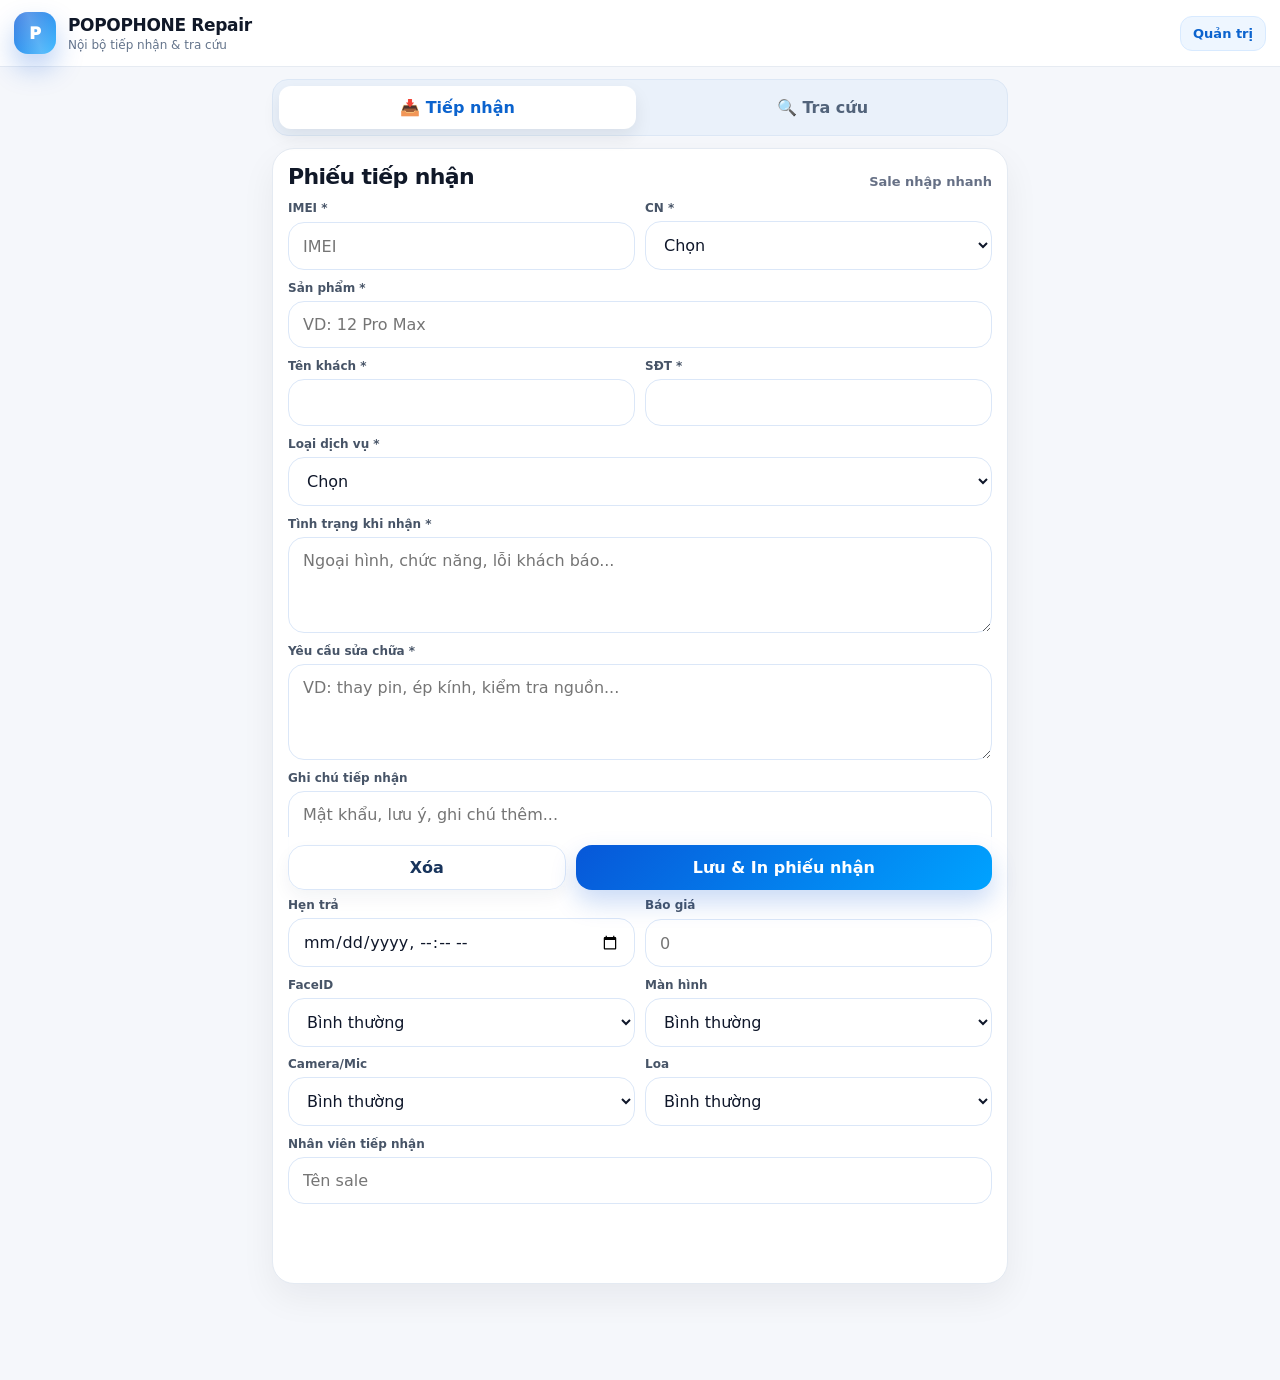
==== index.html @ 62d28351 "Add files via upload" ====
<!DOCTYPE html>
<html lang="vi">
<head>
  <meta charset="UTF-8">
  <meta name="viewport" content="width=device-width,initial-scale=1,viewport-fit=cover">
  <title>POPOPHONE Repair V8.2</title>
  <link rel="stylesheet" href="css/style.css">
</head>
<body class="public-page app-mobile-ui">
  <header class="mobile-app-head">
    <div class="brand compact-brand"><div class="brand-mark">P</div><div><h1>POPOPHONE Repair</h1><p>Nội bộ tiếp nhận & tra cứu</p></div></div>
    <a class="icon-login" href="login.html">Quản trị</a>
  </header>
  <main class="mobile-shell">
    <nav class="mobile-tabs">
      <button class="active" data-pubtab="receive" onclick="showPublicTab('receive')">📥 Tiếp nhận</button>
      <button data-pubtab="lookup" onclick="showPublicTab('lookup')">🔍 Tra cứu</button>
    </nav>
    <section id="receive" class="public-tab active">
      <div class="mobile-panel tight-panel">
        <div class="mini-title"><h2>Phiếu tiếp nhận</h2><span>Sale nhập nhanh</span></div>
        <form id="receiveForm" class="receive-mobile-form">
          <div class="field-row two"><label><span>IMEI *</span><input name="imei" required placeholder="IMEI"></label><label><span>CN *</span><select name="branch" required><option value="">Chọn</option><option>113</option><option>148</option></select></label></div>
          <label><span>Sản phẩm *</span><input name="product" required placeholder="VD: 12 Pro Max"></label>
          <div class="field-row two"><label><span>Tên khách *</span><input name="customer" required></label><label><span>SĐT *</span><input name="phone" required inputmode="tel"></label></div>
          <label><span>Loại dịch vụ *</span><select name="serviceType" id="receiveServiceType" required></select></label>
          <label><span>Tình trạng khi nhận *</span><textarea name="receiveStatus" required placeholder="Ngoại hình, chức năng, lỗi khách báo..."></textarea></label>
          <label><span>Yêu cầu sửa chữa *</span><textarea name="request" required placeholder="VD: thay pin, ép kính, kiểm tra nguồn..."></textarea></label>
          <label><span>Ghi chú tiếp nhận</span><textarea name="receiveNote" placeholder="Mật khẩu, lưu ý, ghi chú thêm..."></textarea></label>
          <div class="field-row two"><label><span>Hẹn trả</span><input name="appointment" type="datetime-local"></label><label><span>Báo giá</span><input name="estimate" inputmode="numeric" placeholder="0"></label></div>
          <div class="check-compact"><label><span>FaceID</span><select name="faceId"><option>Bình thường</option><option>Lỗi</option><option>Không test được</option></select></label><label><span>Màn hình</span><select name="screen"><option>Bình thường</option><option>Lỗi</option><option>Không test được</option></select></label><label><span>Camera/Mic</span><select name="cameraMic"><option>Bình thường</option><option>Lỗi</option><option>Không test được</option></select></label><label><span>Loa</span><select name="speaker"><option>Bình thường</option><option>Lỗi</option><option>Không test được</option></select></label></div>
          <label><span>Nhân viên tiếp nhận</span><input name="staff" placeholder="Tên sale"></label>
          <div class="sticky-actions"><button type="reset" class="ghost-btn">Xóa</button><button type="submit" class="primary-btn">Lưu & In phiếu nhận</button></div>
        </form>
      </div>
    </section>
    <section id="lookup" class="public-tab">
      <div class="mobile-panel tight-panel">
        <div class="mini-title"><h2>Tra cứu sửa chữa</h2><span>Tìm mã SC / IMEI / SĐT</span></div>
        <div class="mobile-search"><input id="lookupKeyword" placeholder="Nhập từ khóa"><button class="primary-btn" onclick="publicLookup()">Tìm</button></div>
        <div id="lookupResult" class="result-list"></div>
      </div>
    </section>
  </main>
  <div id="toast" class="toast"></div>
  <script src="js/config.js"></script><script src="js/public.js"></script>
</body>
</html>
---- css/style.css ----
/* POPOPHONE Repair V8.2 - Modern Pro UI
   Chỉ thay giao diện, không đụng API/logic.
*/
:root{
  --brand:#0757d8;
  --brand-2:#00a3ff;
  --brand-3:#00d4ff;
  --navy:#061a3a;
  --navy-2:#08285b;
  --bg:#eef4ff;
  --bg-2:#f8fbff;
  --card:rgba(255,255,255,.86);
  --card-solid:#ffffff;
  --text:#0f172a;
  --muted:#64748b;
  --line:#dbe7f8;
  --soft:#f1f7ff;
  --danger:#e11d48;
  --warn:#f59e0b;
  --green:#16a34a;
  --purple:#7c3aed;
  --shadow:0 20px 50px rgba(15,42,86,.12);
  --shadow-soft:0 12px 30px rgba(15,42,86,.08);
  --radius:22px;
}
*{box-sizing:border-box}
html{scroll-behavior:smooth}
body{margin:0;font-family:Inter,ui-sans-serif,system-ui,-apple-system,BlinkMacSystemFont,"Segoe UI",Arial,sans-serif;background:
  radial-gradient(circle at 10% 0%,rgba(0,163,255,.16),transparent 28%),
  radial-gradient(circle at 90% 10%,rgba(7,87,216,.12),transparent 26%),
  linear-gradient(180deg,#f7fbff 0%,#eef4ff 100%);color:var(--text);min-height:100vh}
button,input,select,textarea{font:inherit}button{cursor:pointer}a{color:inherit}.hidden{display:none!important}
::selection{background:#cfe7ff;color:#00275a}

/* Common */
.brand{display:flex;align-items:center;gap:12px}.brand-mark,.login-logo{width:46px;height:46px;border-radius:18px;background:linear-gradient(135deg,var(--brand),var(--brand-2));color:white;display:grid;place-items:center;font-weight:950;box-shadow:0 14px 28px rgba(7,87,216,.28);position:relative;overflow:hidden}.brand-mark:after,.login-logo:after{content:"";position:absolute;inset:-40%;background:linear-gradient(45deg,transparent,rgba(255,255,255,.35),transparent);transform:rotate(25deg)}.brand h1{font-size:18px;margin:0;letter-spacing:-.02em}.brand p{font-size:12px;margin:3px 0 0;color:var(--muted)}
.primary-btn{border:0;background:linear-gradient(135deg,var(--brand),var(--brand-2));color:white;border-radius:16px;padding:12px 18px;font-weight:900;box-shadow:0 12px 26px rgba(7,87,216,.22);transition:.18s transform,.18s box-shadow}.primary-btn:hover{transform:translateY(-1px);box-shadow:0 16px 34px rgba(7,87,216,.28)}.primary-btn:active{transform:translateY(0)}.ghost-btn{border:1px solid var(--line);background:rgba(255,255,255,.9);border-radius:16px;padding:12px 18px;font-weight:850;color:#18345c;box-shadow:0 8px 18px rgba(15,42,86,.05)}
input,select,textarea{width:100%;border:1px solid var(--line);border-radius:16px;padding:13px 14px;background:rgba(255,255,255,.92);outline:none;color:var(--text);transition:.18s border,.18s box-shadow,.18s background}input:focus,select:focus,textarea:focus{border-color:#8ac7ff;box-shadow:0 0 0 4px rgba(0,163,255,.12);background:white}textarea{min-height:96px;resize:vertical}.badge{display:inline-flex;align-items:center;border-radius:999px;padding:6px 10px;background:#e9f5ff;color:var(--brand);font-weight:900;font-size:12px;border:1px solid #cde8ff}
.toast{position:fixed;right:22px;bottom:22px;background:#0b1220;color:white;padding:13px 17px;border-radius:16px;opacity:0;transform:translateY(12px);transition:.2s;z-index:1000;box-shadow:0 20px 50px rgba(0,0,0,.2)}.toast.show{opacity:1;transform:translateY(0)}

/* Public */
.public-page{background:linear-gradient(180deg,#f6fbff,#edf5ff)}.public-header{display:flex;justify-content:space-between;align-items:center;padding:18px 28px;background:rgba(255,255,255,.78);border-bottom:1px solid rgba(219,231,248,.8);backdrop-filter:blur(18px);position:sticky;top:0;z-index:10}.login-link{color:var(--brand);font-weight:950;text-decoration:none;background:#ecf6ff;border:1px solid #d5ebff;padding:11px 15px;border-radius:999px}.public-shell{max-width:1240px;margin:auto;padding:26px}.public-hero{position:relative;overflow:hidden;background:linear-gradient(135deg,#061a3a 0%,#0757d8 62%,#00a3ff 100%);color:white;border-radius:34px;padding:42px;margin-bottom:24px;box-shadow:var(--shadow)}.public-hero:before{content:"";position:absolute;right:-120px;top:-120px;width:340px;height:340px;border-radius:50%;background:rgba(255,255,255,.14)}.public-hero:after{content:"";position:absolute;right:120px;bottom:-130px;width:260px;height:260px;border-radius:50%;background:rgba(0,212,255,.18)}.public-hero h2{font-size:44px;line-height:1.05;letter-spacing:-.045em;margin:0 0 10px;max-width:760px}.public-hero p{margin:0;color:#dbeafe;font-size:16px;max-width:760px}.hero-actions{display:flex;gap:12px;flex-wrap:wrap;margin-top:24px;position:relative;z-index:1}.hero-actions button{border:1px solid rgba(255,255,255,.38);background:rgba(255,255,255,.96);color:#0646a8;padding:16px 20px;border-radius:18px;font-weight:950;box-shadow:0 15px 35px rgba(0,0,0,.16);transition:.18s}.hero-actions button:hover{transform:translateY(-2px);background:white}.public-tab{display:none}.public-tab.active{display:block}

/* Panels / forms */
.panel{background:var(--card);border:1px solid rgba(219,231,248,.9);border-radius:var(--radius);padding:22px;box-shadow:var(--shadow-soft);margin-bottom:20px;backdrop-filter:blur(12px)}.panel-head{display:flex;justify-content:space-between;gap:14px;align-items:flex-start;margin-bottom:16px}.panel-head h3{margin:0;font-size:20px;letter-spacing:-.025em}.panel-head p{margin:5px 0 0;color:var(--muted)}.form-grid{display:grid;grid-template-columns:repeat(3,minmax(0,1fr));gap:15px}.form-grid label{display:flex;flex-direction:column;gap:7px}.form-grid span{font-weight:900;font-size:13px;color:#18345c}.span-3{grid-column:span 3}.form-actions{display:flex;justify-content:flex-end;gap:10px}.search-line,.filter-row{display:flex;gap:10px;margin-bottom:14px}.search-line input,.filter-row input{flex:1}.cards{display:grid;gap:12px}.card{border:1px solid var(--line);border-radius:18px;padding:15px;background:linear-gradient(180deg,#fff,#f8fbff);box-shadow:0 8px 20px rgba(15,42,86,.04)}.card h4{margin:0 0 8px;color:#0b3270}

/* Login */
.login-page{min-height:100vh;display:grid;place-items:center;background:radial-gradient(circle at 20% 20%,rgba(0,163,255,.32),transparent 32%),linear-gradient(135deg,#041734,#0757d8 70%,#00a3ff)}.login-card{width:min(440px,92vw);background:rgba(255,255,255,.9);border:1px solid rgba(255,255,255,.65);border-radius:32px;padding:32px;box-shadow:0 34px 90px rgba(0,0,0,.28);text-align:center;backdrop-filter:blur(18px)}.login-card h1{letter-spacing:-.04em;margin-bottom:6px}.login-card form{display:grid;gap:12px}.login-demo{margin:18px 0;display:grid;gap:7px;text-align:left;color:var(--muted);font-size:13px;background:#f4f8ff;border:1px solid var(--line);border-radius:18px;padding:14px}.login-demo span{display:block}

/* App */
.app{display:grid;grid-template-columns:292px 1fr;min-height:100vh}.sidebar{background:linear-gradient(180deg,#061a3a,#08275a);color:white;padding:22px;display:flex;flex-direction:column;gap:20px;position:relative;overflow:hidden}.sidebar:before{content:"";position:absolute;inset:auto -90px -90px auto;width:220px;height:220px;border-radius:50%;background:rgba(0,163,255,.18)}.sidebar .brand{position:relative}.sidebar .brand p{color:#a7c8f7}.nav{display:grid;gap:8px;position:relative}.nav-btn{border:1px solid transparent;text-align:left;background:transparent;color:#cfe4ff;padding:13px 14px;border-radius:16px;font-weight:900;transition:.16s}.nav-btn.active,.nav-btn:hover{background:rgba(255,255,255,.12);border-color:rgba(255,255,255,.13);color:white;box-shadow:inset 0 0 0 1px rgba(255,255,255,.04)}.sidebar-card{margin-top:auto;background:rgba(255,255,255,.10);border:1px solid rgba(255,255,255,.12);border-radius:22px;padding:15px;display:grid;gap:10px;position:relative}.logout-btn{border:0;background:linear-gradient(135deg,#ef4444,#f97316);color:white;border-radius:14px;padding:10px;font-weight:900}.main{padding:24px;min-width:0}.topbar{display:flex;justify-content:space-between;gap:16px;align-items:center;margin-bottom:20px;background:rgba(255,255,255,.72);border:1px solid rgba(219,231,248,.85);border-radius:26px;padding:18px 20px;box-shadow:var(--shadow-soft);backdrop-filter:blur(14px)}.topbar h2{margin:0;font-size:24px;letter-spacing:-.04em}.topbar p{margin:5px 0 0;color:var(--muted)}.top-actions{display:flex;gap:10px}.tab{display:none}.tab.active{display:block}.dashboard-title{margin:2px 0 16px}.dashboard-title h3{margin:6px 0 0;font-size:27px;letter-spacing:-.045em}.eyebrow{font-size:12px;font-weight:950;color:var(--brand);letter-spacing:.12em;text-transform:uppercase}

/* KPI / dashboard */
.kpi-grid{display:grid;grid-template-columns:repeat(4,1fr);gap:14px;margin-bottom:18px}.kpi-card,.big-kpi,.mini-kpi,.money-grid>div,.status-item,.week-col,.material-card,.branch-card,.issue-card{background:linear-gradient(180deg,rgba(255,255,255,.96),rgba(248,251,255,.96));border:1px solid var(--line);border-radius:20px;box-shadow:0 10px 26px rgba(15,42,86,.055)}.kpi-card{padding:18px}.kpi-card span,.big-kpi span,.mini-kpi span,.money-grid span{display:block;color:var(--muted);font-size:13px;font-weight:850}.kpi-card b,.big-kpi b{display:block;margin-top:8px;font-size:30px;letter-spacing:-.035em}.big-kpi-grid{display:grid;gap:14px;margin-bottom:18px}.big-kpi-grid.six{grid-template-columns:repeat(6,1fr)}.big-kpi{padding:20px;position:relative;overflow:hidden}.big-kpi:after{content:"";position:absolute;right:-30px;top:-30px;width:90px;height:90px;border-radius:50%;background:rgba(0,163,255,.10)}.big-kpi b{font-size:36px}.big-kpi.danger{border-color:#fecdd3;background:linear-gradient(180deg,#fff,#fff5f7)}.big-kpi.warn{border-color:#fde68a;background:linear-gradient(180deg,#fff,#fff9e8)}.mini-kpi-grid{display:grid;grid-template-columns:repeat(6,1fr);gap:12px}.mini-kpi{padding:14px}.mini-kpi b{display:block;margin-top:6px;font-size:21px}.money-grid{display:grid;grid-template-columns:repeat(5,1fr);gap:12px}.money-grid>div{padding:14px}.money-grid b{display:block;font-size:23px;margin-top:6px}.money-grid .profit{background:linear-gradient(180deg,#ffffff,#ecfdf5);border-color:#bbf7d0}.compare-pill{background:#ecfdf5;color:#15803d;border:1px solid #bbf7d0;border-radius:999px;padding:8px 12px;font-weight:950}.status-list{display:grid;grid-template-columns:repeat(4,1fr);gap:12px}.status-item{padding:14px}.dashboard-grid-3{display:grid;grid-template-columns:repeat(3,1fr);gap:18px}.dashboard-grid-2{display:grid;grid-template-columns:repeat(2,1fr);gap:18px}
.chart-bars{display:grid;grid-template-columns:repeat(4,1fr);gap:14px;align-items:end}.week-col{padding:15px;text-align:center}.bar-stack{height:140px;display:flex;align-items:flex-end;justify-content:center;gap:7px;margin:12px 0}.bar-stack span{display:block;width:20px;border-radius:10px 10px 0 0;background:linear-gradient(180deg,#7dd3fc,#0757d8);box-shadow:0 8px 18px rgba(7,87,216,.18)}.bar-stack span:nth-child(1){background:linear-gradient(180deg,#cbd5e1,#64748b)}.bar-stack span:nth-child(3){background:linear-gradient(180deg,#86efac,#16a34a)}
.rank-list{display:grid;gap:9px}.rank-item{display:flex;justify-content:space-between;gap:10px;border:1px solid var(--line);border-radius:16px;padding:12px;background:#fbfdff}.rank-item b{color:var(--brand)}.muted{color:var(--muted)}.issue-list{display:grid;grid-template-columns:repeat(2,1fr);gap:10px}.issue-card{padding:12px;background:#fbfdff}.issue-card ul{margin:8px 0 0;padding-left:18px}.material-grid{display:grid;grid-template-columns:repeat(4,1fr);gap:12px}.material-card{padding:14px;background:#fbfdff}.material-card span{display:block;color:var(--muted);margin:5px 0 10px}.warning-grid{display:grid;grid-template-columns:repeat(2,1fr);gap:12px}.warning-card{border:1px solid #fecdd3;background:linear-gradient(180deg,#fff,#fff5f7);text-align:left;border-radius:18px;padding:15px;box-shadow:0 10px 26px rgba(225,29,72,.06)}.warning-card span{display:block;color:#be123c;font-weight:950}.warning-card b{font-size:30px;display:block;margin:5px 0}.branch-grid{display:grid;grid-template-columns:repeat(2,1fr);gap:12px}.branch-card{padding:15px;background:#fbfdff}.center-metric{min-height:154px;display:grid;place-items:center;text-align:center}.center-metric b{font-size:43px;color:var(--brand);letter-spacing:-.05em}.center-metric span{display:block;color:var(--muted);font-weight:850}.no-sensitive .sensitive-money,.no-money .money-only,.no-admin .admin-only{display:none!important}

/* Tables */
.table-wrap{overflow:auto;border:1px solid var(--line);border-radius:18px;background:white;box-shadow:0 8px 22px rgba(15,42,86,.04)}table{width:100%;border-collapse:separate;border-spacing:0;background:white;min-width:980px}th,td{padding:13px 12px;border-bottom:1px solid #e8f0fb;text-align:left;font-size:14px;white-space:nowrap}th{position:sticky;top:0;z-index:1;background:#f4f8ff;font-size:12px;text-transform:uppercase;color:#53657f;font-weight:950;letter-spacing:.04em}tr:hover td{background:#f8fbff}.view-btn{border:0;background:#e8f3ff;color:var(--brand);font-weight:950;border-radius:12px;padding:9px 12px;box-shadow:0 6px 14px rgba(7,87,216,.08)}

/* Detail / modal / receipt */
.modal{position:fixed;inset:0;background:rgba(4,15,32,.58);display:grid;place-items:center;padding:20px;z-index:50;backdrop-filter:blur(6px)}.modal-card{background:rgba(255,255,255,.94);width:min(1040px,96vw);max-height:90vh;overflow:auto;border:1px solid rgba(255,255,255,.7);border-radius:30px;padding:22px;box-shadow:0 32px 90px rgba(0,0,0,.25)}.modal-head{display:flex;justify-content:space-between;align-items:center;border-bottom:1px solid var(--line);padding-bottom:13px;margin-bottom:12px}.modal-head button{border:0;background:#eef4fb;border-radius:14px;font-size:22px;min-width:42px;height:42px}.detail-grid{display:grid;grid-template-columns:1.15fr 1fr;gap:16px;margin-top:16px}.timeline{border-left:3px solid var(--brand);padding-left:15px;display:grid;gap:12px}.timeline div{background:#f7fbff;border:1px solid var(--line);border-radius:16px;padding:11px}.receipt-card{max-width:860px}.receipt{background:white;border-radius:18px;padding:20px}.receipt h2,.receipt h3{text-align:center;margin:6px 0}.receipt table{min-width:0}.receipt th{position:static}.no-print{display:flex}

@media(max-width:1200px){.big-kpi-grid.six,.mini-kpi-grid,.money-grid,.material-grid{grid-template-columns:repeat(3,1fr)}.dashboard-grid-3{grid-template-columns:1fr 1fr}.app{grid-template-columns:260px 1fr}}
@media(max-width:900px){.app{grid-template-columns:1fr}.sidebar{position:sticky;top:0;z-index:20;border-radius:0 0 26px 26px}.nav{grid-template-columns:repeat(2,1fr)}.main{padding:14px}.topbar,.panel-head,.public-header{flex-direction:column;align-items:stretch}.form-grid,.kpi-grid,.status-list,.detail-grid,.big-kpi-grid.six,.mini-kpi-grid,.money-grid,.chart-bars,.dashboard-grid-3,.dashboard-grid-2,.material-grid,.warning-grid,.branch-grid,.issue-list{grid-template-columns:1fr}.span-3{grid-column:span 1}.search-line,.filter-row,.top-actions{flex-direction:column}.public-shell{padding:14px}.public-hero{border-radius:24px;padding:30px 22px}.public-hero h2{font-size:31px}.panel{padding:17px;border-radius:22px}.table-wrap{border-radius:16px}table{min-width:880px}.brand h1{font-size:16px}}
@media print{body{background:white}.sidebar,.topbar,.public-header,.no-print,.toast,.modal:has(.no-print) .modal-head{display:none!important}.modal{position:static;background:white;padding:0;display:block}.modal-card{box-shadow:none;border:0;width:100%;max-height:none;padding:0}.receipt{padding:0}.app{display:block}.main{padding:0}.panel{box-shadow:none;border:0}.receipt table{font-size:12px}}

/* V8.2 Modern Detail Drawer */
#detailModal{align-items:start;padding:28px;background:rgba(5,18,38,.66)}
#detailModal .modal-card{width:min(1180px,96vw);padding:0;overflow:hidden;border-radius:34px;background:#f6f9fd;border:1px solid rgba(255,255,255,.86)}
#detailModal .modal-head{margin:0;padding:18px 22px;background:rgba(255,255,255,.78);backdrop-filter:blur(14px);position:sticky;top:0;z-index:5}
#detailModal .modal-head h3{margin:0;font-size:18px}.detail-modern{padding:22px;display:grid;gap:18px}.detail-hero{position:relative;overflow:hidden;border-radius:30px;padding:24px;display:flex;justify-content:space-between;gap:18px;align-items:center;color:white;background:linear-gradient(135deg,#0f4c81,#0b7dd7 55%,#21b4ff);box-shadow:0 22px 50px rgba(13,106,185,.25)}
.detail-hero:before{content:"";position:absolute;inset:-60px -80px auto auto;width:320px;height:320px;border-radius:50%;background:rgba(255,255,255,.18)}
.detail-hero.good{background:linear-gradient(135deg,#0a7a5f,#15b889)}.detail-hero.warn{background:linear-gradient(135deg,#ae6a00,#ffb531)}.detail-hero.danger{background:linear-gradient(135deg,#b42318,#ff5c5c)}.detail-hero.info{background:linear-gradient(135deg,#102a43,#0b7dd7)}
.detail-hero-main{display:flex;align-items:center;gap:16px;position:relative;z-index:1}.repair-avatar{width:68px;height:68px;border-radius:22px;display:grid;place-items:center;background:rgba(255,255,255,.2);border:1px solid rgba(255,255,255,.35);font-size:25px;font-weight:900}.detail-eyebrow{letter-spacing:.12em;text-transform:uppercase;font-size:11px;opacity:.82;font-weight:800}.detail-hero h2{margin:4px 0;font-size:30px;line-height:1.15}.detail-hero h2 span{display:block;font-size:15px;font-weight:700;opacity:.86}.detail-hero p{margin:0;opacity:.9}.detail-status-box{position:relative;z-index:1;background:rgba(255,255,255,.16);border:1px solid rgba(255,255,255,.3);border-radius:24px;padding:16px 18px;min-width:210px;text-align:right}.detail-status-box b{display:block;font-size:27px;margin-top:10px}.detail-status-box small{opacity:.86}.status-pill{display:inline-flex;align-items:center;gap:6px;border-radius:999px;padding:8px 12px;font-weight:800;font-size:12px;background:rgba(255,255,255,.9);color:#11324d}.status-pill.good{color:#08775d}.status-pill.warn{color:#975a00}.status-pill.danger{color:#b42318}.status-pill.info{color:#0b65b1}
.detail-quick-grid{display:grid;grid-template-columns:repeat(4,1fr);gap:12px}.detail-quick-grid>div{background:white;border:1px solid var(--line);border-radius:22px;padding:14px 16px;box-shadow:0 12px 30px rgba(17,52,91,.06)}.detail-quick-grid span{display:block;color:var(--muted);font-size:12px;margin-bottom:7px}.detail-quick-grid b{color:#17324d;font-size:15px}.progress-card,.detail-card{background:white;border:1px solid var(--line);border-radius:26px;padding:18px;box-shadow:0 18px 45px rgba(17,52,91,.07)}.progress-top{display:flex;justify-content:space-between;align-items:center;margin-bottom:10px}.progress-top span{font-weight:900;color:var(--brand)}.progress-bar{height:11px;background:#eaf2fb;border-radius:99px;overflow:hidden}.progress-bar i{display:block;height:100%;border-radius:99px;background:linear-gradient(90deg,#0b7dd7,#21b4ff)}.stepper{display:grid;grid-template-columns:repeat(11,1fr);gap:8px;margin-top:14px}.step{display:grid;gap:6px;justify-items:center;text-align:center;color:#7890aa;font-size:11px}.step i{width:22px;height:22px;border-radius:999px;display:grid;place-items:center;background:#eef4fb;border:1px solid #d7e4f2;color:#94a9bf;font-style:normal;font-weight:900}.step.done i,.step.active i{background:#0b7dd7;color:white;border-color:#0b7dd7}.step.done span,.step.active span{color:#17324d;font-weight:800}.detail-layout{display:grid;grid-template-columns:minmax(0,1.35fr) minmax(320px,.75fr);gap:18px}.detail-left,.detail-right{display:grid;gap:18px;align-content:start}.detail-card-head{display:flex;gap:12px;align-items:center;margin-bottom:14px}.detail-card-head>span{width:42px;height:42px;border-radius:16px;background:#edf7ff;display:grid;place-items:center;font-size:20px}.detail-card-head h4{margin:0;font-size:18px}.detail-card-head p{margin:2px 0 0;color:var(--muted);font-size:13px}.info-list{display:grid;grid-template-columns:1fr;gap:10px}.info-list.two{grid-template-columns:1fr 1fr}.info-list>div{background:#f8fbff;border:1px solid #e7f0fa;border-radius:18px;padding:12px}.info-list span{display:block;color:var(--muted);font-size:12px;margin-bottom:5px}.info-list b{color:#17324d}.info-list p{margin:0;color:#17324d;line-height:1.45;white-space:pre-wrap}.test-grid{display:grid;grid-template-columns:repeat(4,1fr);gap:10px;margin-top:14px}.test-chip{background:#f2f8ff;border:1px solid #dbeaf7;border-radius:18px;padding:12px}.test-chip span{display:block;color:var(--muted);font-size:12px;margin-bottom:6px}.test-chip b{font-size:13px}.service-card{background:linear-gradient(180deg,#fff,#f7fbff)}.service-price{display:flex;justify-content:space-between;gap:12px;align-items:center;background:#eff8ff;border:1px solid #d9ecfb;border-radius:20px;padding:16px;margin-bottom:12px}.service-price span{font-weight:800;color:#17324d}.service-price b{font-size:22px;color:var(--brand)}.service-note{color:var(--muted);font-size:13px;line-height:1.45}.money-private{background:#101828;color:white;border:0}.money-private .detail-card-head>span{background:rgba(255,255,255,.12)}.money-private .detail-card-head p{color:#b8c4d5}.money-row{display:flex;justify-content:space-between;gap:10px;padding:11px 0;border-bottom:1px solid rgba(255,255,255,.1)}.money-row span{color:#d8e1ee}.money-row b{font-size:16px}.muted-line{opacity:.85}.profit-line b{color:#69e2aa;font-size:22px}.payment-pill{display:inline-flex;margin-top:14px;border-radius:999px;background:rgba(255,255,255,.12);padding:9px 13px;font-weight:800}.modal-card .panel{box-shadow:none}
@media(max-width:980px){.detail-hero,.detail-hero-main{align-items:flex-start}.detail-hero{flex-direction:column}.detail-status-box{text-align:left;width:100%}.detail-quick-grid,.detail-layout,.info-list.two,.test-grid{grid-template-columns:1fr}.stepper{grid-template-columns:repeat(2,1fr)}#detailModal{padding:12px}.detail-modern{padding:14px}.detail-hero h2{font-size:24px}}


/* V8.2 Clean detail modal + service/model analysis */
.service-model-list{display:grid;gap:12px}
.service-model-card{border:1px solid var(--line);border-radius:18px;padding:14px;background:linear-gradient(180deg,#fff,#f8fbff);display:grid;gap:10px}
.service-model-card>div:first-child{display:flex;justify-content:space-between;gap:12px;align-items:center}.service-model-card b{font-size:16px;color:#132842}.service-model-card span{color:var(--brand);font-weight:900}.model-chips{display:flex;flex-wrap:wrap;gap:8px}.model-chips em{font-style:normal;border:1px solid #d8e8fb;background:#eef7ff;color:#17436a;border-radius:999px;padding:7px 10px;font-size:12px;font-weight:850}.modern-matrix ul{list-style:none;margin:10px 0 0;padding:0;display:grid;gap:8px}.modern-matrix li{display:flex;justify-content:space-between;gap:12px;background:#f7fbff;border:1px solid #e3edf8;border-radius:12px;padding:8px 10px}.modern-matrix strong{color:var(--brand)}

#detailModal{align-items:start;padding:22px;background:rgba(10,20,34,.48);backdrop-filter:blur(5px)}
#detailModal .modal-card{width:min(1120px,96vw);max-height:92vh;background:#f7f9fc;border-radius:24px;border:1px solid rgba(255,255,255,.9);box-shadow:0 28px 80px rgba(0,0,0,.22);padding:0;overflow:auto}
#detailModal .modal-head{position:sticky;top:0;z-index:10;background:rgba(255,255,255,.94);backdrop-filter:blur(10px);margin:0;padding:16px 20px;border-bottom:1px solid #e7edf5}
#detailModal .modal-head h3{font-size:17px;margin:0;color:#132842}#detailModal .modal-head button{width:40px;height:40px;border-radius:14px;background:#f1f5f9;color:#0f172a}
.detail-clean{padding:18px;display:grid;gap:14px}.clean-header{background:white;border:1px solid #e4edf7;border-radius:22px;padding:18px 20px;display:flex;justify-content:space-between;gap:18px;align-items:center;box-shadow:0 12px 35px rgba(15,42,86,.06)}.clean-label{display:inline-flex;border-radius:999px;background:#eaf4ff;color:#0b68b7;font-weight:950;font-size:12px;padding:7px 10px}.clean-header h2{margin:9px 0 4px;font-size:28px;letter-spacing:-.03em;color:#12263f}.clean-header p{margin:0;color:#53657f;font-weight:700}.clean-price{text-align:right;border-radius:18px;background:#f5f9ff;border:1px solid #dfeaf7;padding:13px 16px;min-width:190px}.clean-price b{display:block;font-size:25px;color:#0b68d8;margin:8px 0 2px}.clean-price small{color:#64748b;font-weight:700}.status-pill{display:inline-flex;border-radius:999px;padding:7px 10px;font-size:12px;font-weight:950;background:#eef6ff;color:#0b68d8}.status-pill.good{background:#e9fbf4;color:#08775d}.status-pill.warn{background:#fff7e6;color:#a16207}.status-pill.danger{background:#fff1f2;color:#be123c}.status-pill.info{background:#eef6ff;color:#0b68d8}
.clean-summary{display:grid;grid-template-columns:repeat(6,1fr);gap:10px}.clean-summary>div{background:white;border:1px solid #e4edf7;border-radius:18px;padding:12px 13px;box-shadow:0 8px 22px rgba(15,42,86,.045)}.clean-summary span,.clean-fields span{display:block;color:#708198;font-size:12px;margin-bottom:6px}.clean-summary b,.clean-fields b{font-size:14px;color:#132842}.clean-progress{background:white;border:1px solid #e4edf7;border-radius:22px;padding:15px 16px;box-shadow:0 12px 35px rgba(15,42,86,.05)}.clean-progress>div{display:flex;justify-content:space-between;margin-bottom:10px}.clean-progress>div span{color:#0b68d8;font-weight:950}.clean-progress>i{display:block;height:9px;background:#e8f1fb;border-radius:99px;overflow:hidden}.clean-progress em{display:block;height:100%;background:linear-gradient(90deg,#0b68d8,#16b6ff);border-radius:99px}.clean-progress section{display:grid;grid-template-columns:repeat(8,1fr);gap:8px;margin-top:12px}.mini-step{text-align:center;color:#8aa0b8;font-size:11px;font-weight:750}.mini-step i{width:18px;height:18px;margin:0 auto 5px;border-radius:99px;background:#edf4fb;border:1px solid #d8e6f4;display:block}.mini-step.done i,.mini-step.active i{background:#0b68d8;border-color:#0b68d8}.mini-step.done span,.mini-step.active span{color:#132842}.clean-layout{display:grid;grid-template-columns:minmax(0,1.4fr) minmax(300px,.65fr);gap:14px}.clean-left,.clean-right{display:grid;gap:14px;align-content:start}.clean-card{background:white;border:1px solid #e4edf7;border-radius:22px;padding:16px;box-shadow:0 12px 35px rgba(15,42,86,.055)}.card-title{display:flex;align-items:center;gap:11px;margin-bottom:13px}.card-title>span{width:40px;height:40px;border-radius:15px;background:#edf7ff;display:grid;place-items:center}.card-title h4{margin:0;font-size:17px;color:#132842}.card-title p{margin:2px 0 0;color:#708198;font-size:13px}.clean-fields{display:grid;gap:10px}.clean-fields.two{grid-template-columns:1fr 1fr}.clean-fields>div{background:#f8fbff;border:1px solid #e5edf7;border-radius:16px;padding:11px 12px}.clean-fields p{margin:0;color:#132842;line-height:1.45;white-space:pre-wrap}.check-grid{display:grid;grid-template-columns:repeat(4,1fr);gap:9px;margin-top:12px}.check-chip{background:#f5faff;border:1px solid #dfeaf7;border-radius:15px;padding:10px}.check-chip span{display:block;color:#708198;font-size:12px;margin-bottom:5px}.check-chip b{font-size:13px;color:#132842}.quote-line{display:flex;justify-content:space-between;gap:12px;align-items:center;background:#edf7ff;border:1px solid #d5e8fa;border-radius:16px;padding:14px}.quote-line span{font-weight:900;color:#132842}.quote-line b{font-size:21px;color:#0b68d8}.money-clean{background:#101828;color:white;border:0}.money-clean .card-title>span{background:rgba(255,255,255,.12)}.money-clean h4{color:white}.money-clean .card-title p{color:#b8c4d5}.money-lines{display:grid;gap:0}.money-lines>div{display:flex;justify-content:space-between;padding:10px 0;border-bottom:1px solid rgba(255,255,255,.1)}.money-lines span{color:#d7e0ed}.money-lines b{color:white}.money-lines .profit b{color:#6ee7b7;font-size:20px}
@media(max-width:1100px){.clean-summary{grid-template-columns:repeat(3,1fr)}.clean-progress section{grid-template-columns:repeat(4,1fr)}.clean-layout{grid-template-columns:1fr}.clean-price{text-align:left}}
@media(max-width:700px){#detailModal{padding:8px}.detail-clean{padding:12px}.clean-header{flex-direction:column;align-items:stretch}.clean-summary,.clean-fields.two,.check-grid,.clean-progress section{grid-template-columns:1fr}.clean-header h2{font-size:23px}}


/* ===== POPOPHONE V8.2 FINAL UX 2026 OVERRIDES ===== */
body{background:#f6f8fb;color:#101828}.app-mobile-ui{background:#f5f7fb}.mobile-app-head{position:sticky;top:0;z-index:20;display:flex;align-items:center;justify-content:space-between;padding:12px 14px;background:rgba(255,255,255,.92);backdrop-filter:blur(14px);border-bottom:1px solid #e6ebf2}.compact-brand .brand-mark{width:42px;height:42px;border-radius:14px}.compact-brand h1{font-size:17px}.compact-brand p{font-size:12px}.icon-login{font-size:13px;text-decoration:none;font-weight:850;color:#0b63ce;background:#eef6ff;border:1px solid #d8eaff;padding:9px 12px;border-radius:12px}.mobile-shell{max-width:760px;margin:0 auto;padding:12px 12px 96px}.mobile-tabs{display:grid;grid-template-columns:1fr 1fr;gap:8px;background:#eaf1fa;border:1px solid #dce7f5;border-radius:16px;padding:6px;margin-bottom:12px}.mobile-tabs button{border:0;border-radius:12px;padding:12px 8px;background:transparent;font-weight:900;color:#52637a}.mobile-tabs button.active{background:#fff;color:#0b63ce;box-shadow:0 8px 18px rgba(16,24,40,.08)}.mobile-panel{background:#fff;border:1px solid #e4eaf2;border-radius:22px;box-shadow:0 14px 35px rgba(15,23,42,.06)}.tight-panel{padding:15px}.mini-title{display:flex;align-items:flex-end;justify-content:space-between;gap:12px;margin-bottom:12px}.mini-title h2{margin:0;font-size:22px;letter-spacing:-.03em}.mini-title span{color:#667085;font-size:13px;font-weight:700}.receive-mobile-form{display:grid;gap:11px}.receive-mobile-form label,.field-row label,.check-compact label{display:grid;gap:6px}.receive-mobile-form label span,.field-row span,.check-compact span{font-size:12px;font-weight:900;color:#475467}.field-row.two{display:grid;grid-template-columns:1fr 1fr;gap:10px}.check-compact{display:grid;grid-template-columns:1fr 1fr;gap:10px}.sticky-actions{position:sticky;bottom:10px;display:grid;grid-template-columns:.8fr 1.2fr;gap:10px;background:rgba(255,255,255,.9);backdrop-filter:blur(12px);padding-top:8px}.mobile-search{display:grid;grid-template-columns:1fr auto;gap:8px}.mobile-search .primary-btn{padding-left:18px;padding-right:18px}.result-list,.job-list{display:grid;gap:10px;margin-top:12px}.lookup-item,.job-card{border:1px solid #e0e8f2;background:#fff;border-radius:18px;padding:14px;text-align:left;box-shadow:0 10px 24px rgba(16,24,40,.05)}.lookup-item div{display:flex;justify-content:space-between;gap:8px}.lookup-item b,.job-card b{font-size:17px;color:#101828}.lookup-item span,.job-card span{color:#667085;font-size:13px}.lookup-item p,.job-card small{margin:8px 0;color:#475467;font-weight:650}.lookup-item section{display:flex;justify-content:space-between;align-items:center;margin-top:8px}.lookup-item strong{font-size:18px;color:#0b63ce}.state,.status-dot{display:inline-flex;align-items:center;border-radius:999px;padding:6px 10px;font-size:12px;font-weight:950;font-style:normal}.state.ok,.status-dot.good{background:#ecfdf3;color:#027a48}.state.wait,.status-dot.warn{background:#fffaeb;color:#b54708}.state.bad,.status-dot.danger{background:#fff1f3;color:#c01048}.state.run,.status-dot.info{background:#eff8ff;color:#175cd3}.empty-note{color:#667085;text-align:center;padding:20px 0}.app .sidebar{background:#071a35}.app .main{background:#f6f8fb}.topbar{min-height:auto;padding:18px 22px}.topbar h2{font-size:24px}.topbar p{font-size:13px}.panel{border-radius:20px;box-shadow:0 10px 28px rgba(16,24,40,.05);border-color:#e4eaf2;background:#fff}.big-kpi,.mini-kpi{border-radius:18px;background:#fff;box-shadow:0 8px 22px rgba(16,24,40,.045);border:1px solid #e4eaf2}.dashboard-title h3{font-size:28px}.table-wrap table{border-collapse:separate;border-spacing:0}.table-wrap th{font-size:12px;text-transform:uppercase;letter-spacing:.04em;color:#667085;background:#f8fafc}.table-wrap td{font-size:14px}.view-btn{border:1px solid #d7e8ff;background:#eff8ff;color:#0b63ce;border-radius:10px;padding:8px 10px;font-weight:900}.mobile-workspace{display:none}.job-card{display:grid;gap:8px;width:100%;border:1px solid #e0e8f2}.job-card>div{display:flex;justify-content:space-between;gap:10px;align-items:flex-start}.job-card em{justify-self:start}.repair-detail-v2026{padding:18px;display:grid;gap:14px}.detail-topline{display:flex;justify-content:space-between;gap:18px;align-items:center;background:#fff;border:1px solid #e4eaf2;border-radius:20px;padding:18px}.detail-topline small{font-weight:950;color:#0b63ce}.detail-topline h2{font-size:27px;margin:4px 0;color:#101828}.detail-topline p{margin:0;color:#667085}.detail-topline aside{min-width:190px;text-align:right;display:grid;gap:7px;justify-items:end}.detail-topline aside b{font-size:26px;color:#0b63ce}.detail-topline aside span{font-size:12px;color:#667085}.flow-line{display:flex;gap:8px;overflow:auto;padding:4px}.flow-step{white-space:nowrap;border:1px solid #e4eaf2;background:#fff;color:#667085;border-radius:999px;padding:9px 12px;font-size:12px;font-weight:900}.flow-step.done{background:#ecfdf3;color:#027a48;border-color:#abefc6}.flow-step.active{background:#eff8ff;color:#175cd3;border-color:#b2ddff}.detail-actions{display:flex;gap:10px;justify-content:flex-end}.detail-grid-v2026{display:grid;grid-template-columns:1fr 1fr;gap:12px}.detail-section{background:#fff;border:1px solid #e4eaf2;border-radius:18px;padding:15px}.detail-section h4{margin:0 0 12px;font-size:16px}.detail-section p{margin:8px 0;color:#344054;line-height:1.45}.detail-section dl{display:grid;grid-template-columns:1fr 1fr;gap:10px;margin:0}.detail-section dt{font-size:12px;color:#667085;font-weight:800}.detail-section dd{margin:4px 0 0;font-weight:900;color:#101828}.test-mini{display:grid;grid-template-columns:1fr 1fr;gap:8px}.test-mini span{background:#f8fafc;border:1px solid #e4eaf2;border-radius:13px;padding:10px;color:#667085;font-size:12px}.test-mini b{display:block;color:#101828;margin-top:4px}.quote-box p{display:flex;justify-content:space-between;align-items:center;background:#eff8ff;border:1px solid #b2ddff;border-radius:14px;padding:13px}.quote-box p b{font-size:20px;color:#0b63ce}.quote-box small{color:#667085}.private-money{background:#101828;color:#fff;border:0}.private-money h4{color:#fff}.money-mini{display:grid;gap:0}.money-mini p{display:flex;justify-content:space-between;border-bottom:1px solid rgba(255,255,255,.1);padding:8px 0;margin:0}.money-mini span{color:#d0d5dd}.money-mini b{color:#fff}.money-mini .profit b{color:#32d583;font-size:19px}.receipt-head{text-align:center}.receipt-head h2{margin:0;font-size:24px}.receipt-head p{margin:4px 0 12px;font-weight:900}.receipt-code{text-align:center;font-weight:950;font-size:18px;border:1px dashed #98a2b3;border-radius:12px;padding:8px;margin-bottom:12px}.receipt-table{width:100%;border-collapse:collapse}.receipt-table td{border:1px solid #d0d5dd;padding:8px}.receipt-table td:first-child{width:32%;font-weight:800;background:#f8fafc}.receipt-sign{display:flex;justify-content:space-around;margin-top:42px;font-weight:900}
@media(max-width:820px){.public-header,.public-hero{display:none}.public-shell{padding:0}.form-grid{grid-template-columns:1fr}.span-3{grid-column:auto}.app{display:block}.app .sidebar{position:sticky;top:0;z-index:20;width:auto;min-height:0;border-radius:0;padding:12px 14px;background:#071a35}.app .sidebar .brand{margin-bottom:10px}.app .brand h1{font-size:16px}.app .brand p{font-size:11px}.app .nav{display:flex;gap:8px;overflow:auto;padding-bottom:2px}.app .nav-btn{white-space:nowrap;padding:10px 12px;border-radius:12px;font-size:13px}.sidebar-card{display:flex;align-items:center;justify-content:space-between;margin-top:10px;padding:10px;border-radius:14px}.main{padding:0}.topbar{padding:12px 14px;display:grid;gap:10px}.topbar h2{font-size:20px}.topbar p{display:none}.top-actions{display:grid;grid-template-columns:1fr 1fr auto;gap:8px}.dashboard-title{padding:0 14px}.dashboard-title h3{font-size:22px}.big-kpi-grid.six,.mini-kpi-grid,.dashboard-grid-3,.dashboard-grid-2,.money-grid{grid-template-columns:1fr 1fr!important;gap:10px}.big-kpi,.mini-kpi{padding:14px}.big-kpi b,.mini-kpi b{font-size:23px}.panel{margin:12px;border-radius:18px;padding:14px}.chart-bars{overflow:auto}.table-wrap{overflow:auto}.table-wrap table{min-width:980px}.role-kythuat .topbar,.role-kythuat #overview,.role-kythuat #list,.role-kythuat #cost,.role-kythuat #materials,.role-kythuat #kpi,.role-kythuat #settings{display:none!important}.role-kythuat .sidebar .brand{display:none}.role-kythuat .sidebar-card{margin-top:0}.role-kythuat .nav{display:none}.role-kythuat .main{padding:0}.mobile-workspace{display:block;padding:12px}.role-kythuat .status-update-panel{margin:12px}.role-kythuat #status.tab{display:block}.detail-grid-v2026{grid-template-columns:1fr}.detail-topline{align-items:flex-start;flex-direction:column}.detail-topline aside{min-width:0;text-align:left;justify-items:start}.detail-section dl{grid-template-columns:1fr}.flow-line{margin:0 -4px}.detail-actions{justify-content:stretch}.detail-actions button{flex:1}.test-mini{grid-template-columns:1fr 1fr}#detailModal{padding:6px}#detailModal .modal-card{width:100%;max-height:94vh;border-radius:18px}.modal-head{padding:12px!important}.repair-detail-v2026{padding:12px}.clean-header,.clean-summary,.clean-progress,.clean-layout{display:none!important}}
@media(max-width:520px){.big-kpi-grid.six,.mini-kpi-grid,.dashboard-grid-3,.dashboard-grid-2,.money-grid{grid-template-columns:1fr!important}.check-compact,.field-row.two,.test-mini{grid-template-columns:1fr}.mobile-shell{padding:10px 10px 88px}.detail-topline h2{font-size:23px}.top-actions{grid-template-columns:1fr}.app .sidebar-card b{font-size:13px}}
@media print{body{background:white}.app,.modal-head,.no-print{display:none!important}.modal{display:block!important;position:static!important;background:white!important}.modal-card{box-shadow:none!important;border:0!important;max-height:none!important}.receipt-card{width:100%!important}.receipt{font-family:Arial,sans-serif;color:#000}}

/* ===== V8.2 FINAL: beautiful action popups + print flow ===== */
.notify-modal{position:fixed;inset:0;z-index:9999;background:rgba(5,18,38,.52);backdrop-filter:blur(10px);display:grid;place-items:center;padding:18px}
.notify-modal.hidden{display:none}
.notify-card{width:min(420px,100%);background:#fff;border:1px solid rgba(15,23,42,.08);border-radius:28px;box-shadow:0 30px 90px rgba(15,23,42,.28);padding:28px;position:relative;text-align:center;animation:notifyIn .18s ease-out}
@keyframes notifyIn{from{opacity:0;transform:translateY(12px) scale(.98)}to{opacity:1;transform:translateY(0) scale(1)}}
.notify-x{position:absolute;right:14px;top:12px;width:36px;height:36px;border:0;border-radius:14px;background:#f1f5f9;color:#475569;font-size:22px;cursor:pointer}
.notify-icon{width:68px;height:68px;border-radius:24px;margin:0 auto 16px;display:grid;place-items:center;font-size:34px;font-weight:900;background:#eef6ff;color:#0b64d8}
.notify-modal.success .notify-icon{background:#eafaf1;color:#16a34a}.notify-modal.error .notify-icon{background:#fff1f2;color:#e11d48}.notify-modal.warn .notify-icon{background:#fff7ed;color:#f97316}
.notify-card h3{margin:0 0 8px;font-size:22px;color:#0f172a;letter-spacing:-.03em}.notify-card p{margin:0;color:#475569;line-height:1.55;font-weight:600}.notify-actions{display:flex;gap:10px;justify-content:center;margin-top:22px;flex-wrap:wrap}.notify-actions button{min-width:120px}
.print-modal.hidden{display:none!important}.print-modal{position:fixed;inset:0;z-index:9998;background:rgba(15,23,42,.6);display:grid;place-items:center;padding:18px}.print-shell{width:min(760px,100%);max-height:92vh;overflow:auto;background:#fff;border-radius:24px;box-shadow:0 30px 90px rgba(15,23,42,.35)}.print-toolbar{position:sticky;top:0;background:#fff;border-bottom:1px solid #e5e7eb;padding:12px;display:flex;justify-content:space-between;align-items:center;gap:8px}.print-toolbar div{display:flex;gap:8px}.receipt{padding:28px;color:#111827}.receipt-head{text-align:center;border-bottom:2px solid #0f2f63;padding-bottom:14px;margin-bottom:14px}.receipt-head h2{margin:0;color:#0f2f63;font-size:28px}.receipt-head p{margin:6px 0 0;font-weight:900;letter-spacing:.08em}.receipt-code{text-align:center;font-size:20px;font-weight:900;border:1px dashed #94a3b8;border-radius:14px;padding:10px;margin:12px 0}.receipt-table{width:100%;border-collapse:collapse}.receipt-table td{border-bottom:1px solid #e5e7eb;padding:10px;vertical-align:top}.receipt-table td:first-child{width:32%;font-weight:800;color:#475569}.receipt-sign{display:flex;justify-content:space-between;margin-top:42px;font-weight:900}.receipt-sign span{width:45%;text-align:center;padding-top:44px;border-top:1px solid #111827}
@media print{body>*:not(.print-modal){display:none!important}.print-modal{position:static!important;display:block!important;background:#fff!important;padding:0!important}.print-shell{box-shadow:none!important;border-radius:0!important;width:100%!important;max-height:none!important}.no-print,.print-toolbar{display:none!important}.receipt{padding:0!important}.receipt-head h2{font-size:24px!important}}
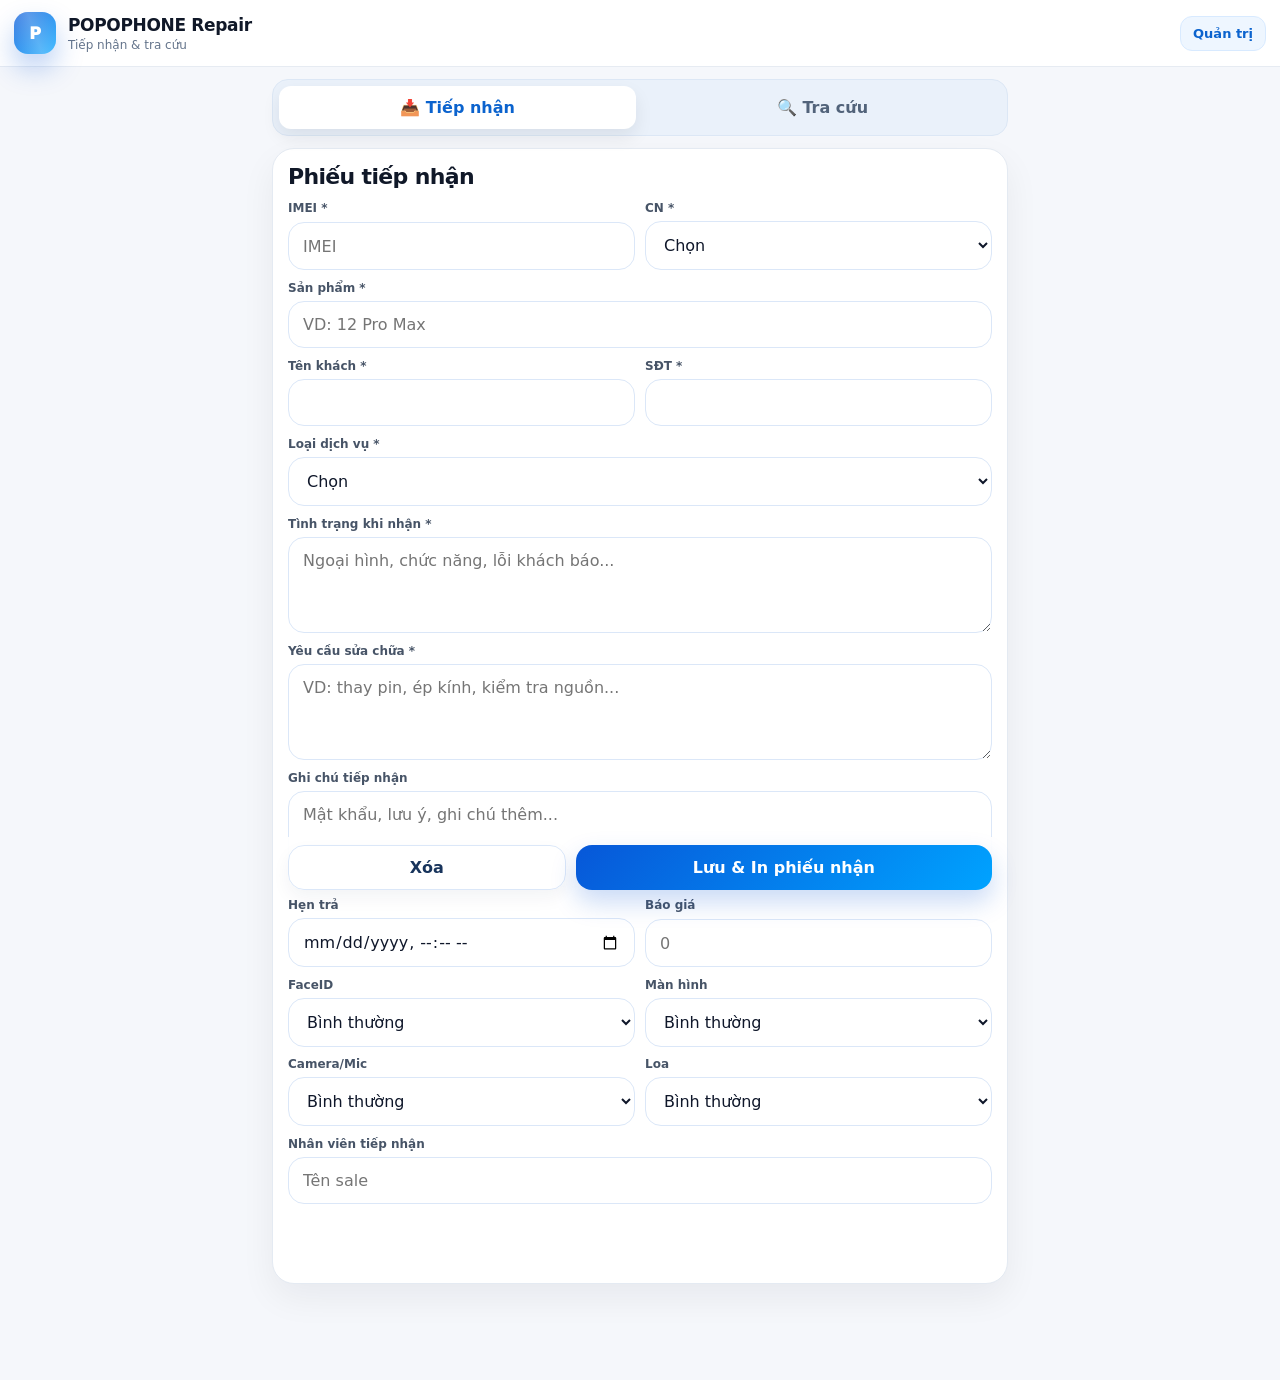
==== commit 1a62c88c: "Update index.html" ====
--- a/index.html
+++ b/index.html
@@ -3,12 +3,12 @@
 <head>
   <meta charset="UTF-8">
   <meta name="viewport" content="width=device-width,initial-scale=1,viewport-fit=cover">
-  <title>POPOPHONE Repair V8.2</title>
+  <title>POPOPHONE Repair</title>
   <link rel="stylesheet" href="css/style.css">
 </head>
 <body class="public-page app-mobile-ui">
   <header class="mobile-app-head">
-    <div class="brand compact-brand"><div class="brand-mark">P</div><div><h1>POPOPHONE Repair</h1><p>Nội bộ tiếp nhận & tra cứu</p></div></div>
+    <div class="brand compact-brand"><div class="brand-mark">P</div><div><h1>POPOPHONE Repair</h1><p>Tiếp nhận & tra cứu</p></div></div>
     <a class="icon-login" href="login.html">Quản trị</a>
   </header>
   <main class="mobile-shell">
@@ -18,7 +18,7 @@
     </nav>
     <section id="receive" class="public-tab active">
       <div class="mobile-panel tight-panel">
-        <div class="mini-title"><h2>Phiếu tiếp nhận</h2><span>Sale nhập nhanh</span></div>
+        <div class="mini-title"><h2>Phiếu tiếp nhận</h2></div>
         <form id="receiveForm" class="receive-mobile-form">
           <div class="field-row two"><label><span>IMEI *</span><input name="imei" required placeholder="IMEI"></label><label><span>CN *</span><select name="branch" required><option value="">Chọn</option><option>113</option><option>148</option></select></label></div>
           <label><span>Sản phẩm *</span><input name="product" required placeholder="VD: 12 Pro Max"></label>
@@ -45,4 +45,4 @@
   <div id="toast" class="toast"></div>
   <script src="js/config.js"></script><script src="js/public.js"></script>
 </body>
-</html>+</html>
--- a/css/style.css
+++ b/css/style.css
@@ -109,3 +109,26 @@
 .notify-card h3{margin:0 0 8px;font-size:22px;color:#0f172a;letter-spacing:-.03em}.notify-card p{margin:0;color:#475569;line-height:1.55;font-weight:600}.notify-actions{display:flex;gap:10px;justify-content:center;margin-top:22px;flex-wrap:wrap}.notify-actions button{min-width:120px}
 .print-modal.hidden{display:none!important}.print-modal{position:fixed;inset:0;z-index:9998;background:rgba(15,23,42,.6);display:grid;place-items:center;padding:18px}.print-shell{width:min(760px,100%);max-height:92vh;overflow:auto;background:#fff;border-radius:24px;box-shadow:0 30px 90px rgba(15,23,42,.35)}.print-toolbar{position:sticky;top:0;background:#fff;border-bottom:1px solid #e5e7eb;padding:12px;display:flex;justify-content:space-between;align-items:center;gap:8px}.print-toolbar div{display:flex;gap:8px}.receipt{padding:28px;color:#111827}.receipt-head{text-align:center;border-bottom:2px solid #0f2f63;padding-bottom:14px;margin-bottom:14px}.receipt-head h2{margin:0;color:#0f2f63;font-size:28px}.receipt-head p{margin:6px 0 0;font-weight:900;letter-spacing:.08em}.receipt-code{text-align:center;font-size:20px;font-weight:900;border:1px dashed #94a3b8;border-radius:14px;padding:10px;margin:12px 0}.receipt-table{width:100%;border-collapse:collapse}.receipt-table td{border-bottom:1px solid #e5e7eb;padding:10px;vertical-align:top}.receipt-table td:first-child{width:32%;font-weight:800;color:#475569}.receipt-sign{display:flex;justify-content:space-between;margin-top:42px;font-weight:900}.receipt-sign span{width:45%;text-align:center;padding-top:44px;border-top:1px solid #111827}
 @media print{body>*:not(.print-modal){display:none!important}.print-modal{position:static!important;display:block!important;background:#fff!important;padding:0!important}.print-shell{box-shadow:none!important;border-radius:0!important;width:100%!important;max-height:none!important}.no-print,.print-toolbar{display:none!important}.receipt{padding:0!important}.receipt-head h2{font-size:24px!important}}
+/* V8.2 status update fix: PC search + schema10 fields */
+.desktop-status-search{margin:0 0 14px;display:grid;grid-template-columns:1fr auto;gap:10px}
+@media(max-width:820px){.desktop-status-search{display:none!important}.status-update-panel .panel-head p{display:none}}
+
+/* Schema10 fix: service x model matrix + desktop update actions */
+.row-actions{display:flex;gap:6px;flex-wrap:wrap}.view-btn.light{background:#fff;color:#344054;border-color:#d0d5dd}.desktop-status-search{margin:0 0 14px}.matrix-table-wrap{overflow:auto;border:1px solid #e4eaf2;border-radius:16px;background:#fff}.service-matrix-table{width:100%;min-width:760px;border-collapse:separate;border-spacing:0}.service-matrix-table th,.service-matrix-table td{border-bottom:1px solid #eef2f6;border-right:1px solid #eef2f6;padding:11px 12px;text-align:center;font-size:13px}.service-matrix-table th:first-child{position:sticky;left:0;background:#f8fafc;z-index:1;text-align:left;font-weight:950;color:#101828}.service-matrix-table thead th{background:#f8fafc;color:#344054;font-weight:950}.service-matrix-table .matrix-title-row th{background:#eef6ff;color:#0b63ce;text-align:center;letter-spacing:.08em}.service-matrix-table tbody td{font-weight:900;color:#101828}.service-matrix-table tbody td:not(:empty){background:#f9fbff;color:#0b63ce}
+@media(max-width:820px){.desktop-status-search{display:none!important}.row-actions{min-width:150px}}
+
+
+/* QLCH fix: quick return button + compact 4-week chart */
+.view-btn.success{background:#ecfdf3;color:#027a48;border-color:#abefc6}
+.view-btn.success:hover{background:#d1fadf}
+.chart-bars{align-items:stretch;max-width:100%;overflow:hidden}
+.week-col{min-width:0;overflow:hidden}
+.week-col small{display:block;font-size:12px;line-height:1.45;color:var(--muted);word-break:normal;white-space:normal}
+.bar-stack{height:118px;max-height:118px;overflow:hidden;align-items:flex-end}
+.bar-stack.no-profit-bar{gap:11px}
+.bar-stack span{max-height:112px!important}
+.no-sensitive #weekChart .bar-stack span:nth-child(3){display:none!important}
+.no-sensitive #weekChart small br:nth-of-type(2),.no-sensitive #weekChart small .profit-label{display:none!important}
+@media(max-width:820px){.chart-bars{grid-template-columns:repeat(4,minmax(118px,1fr));overflow:auto}.week-col{min-width:118px}.bar-stack{height:96px}.bar-stack span{max-height:90px!important}}
+.job-main{border:0;background:transparent;text-align:left;width:100%;display:grid;gap:8px;padding:0;color:inherit}.job-main>div{display:flex;justify-content:space-between;gap:10px;align-items:flex-start}.job-actions{display:flex;gap:8px;flex-wrap:wrap;margin-top:6px}.job-actions .view-btn{flex:1;min-width:118px}.status-pc-search{margin:0 0 14px}.view-btn.success{background:#ecfdf3;color:#027a48;border-color:#abefc6}
+@media(max-width:820px){.status-pc-search{display:none!important}.job-main{font:inherit}.status-update-panel{margin-top:14px}}
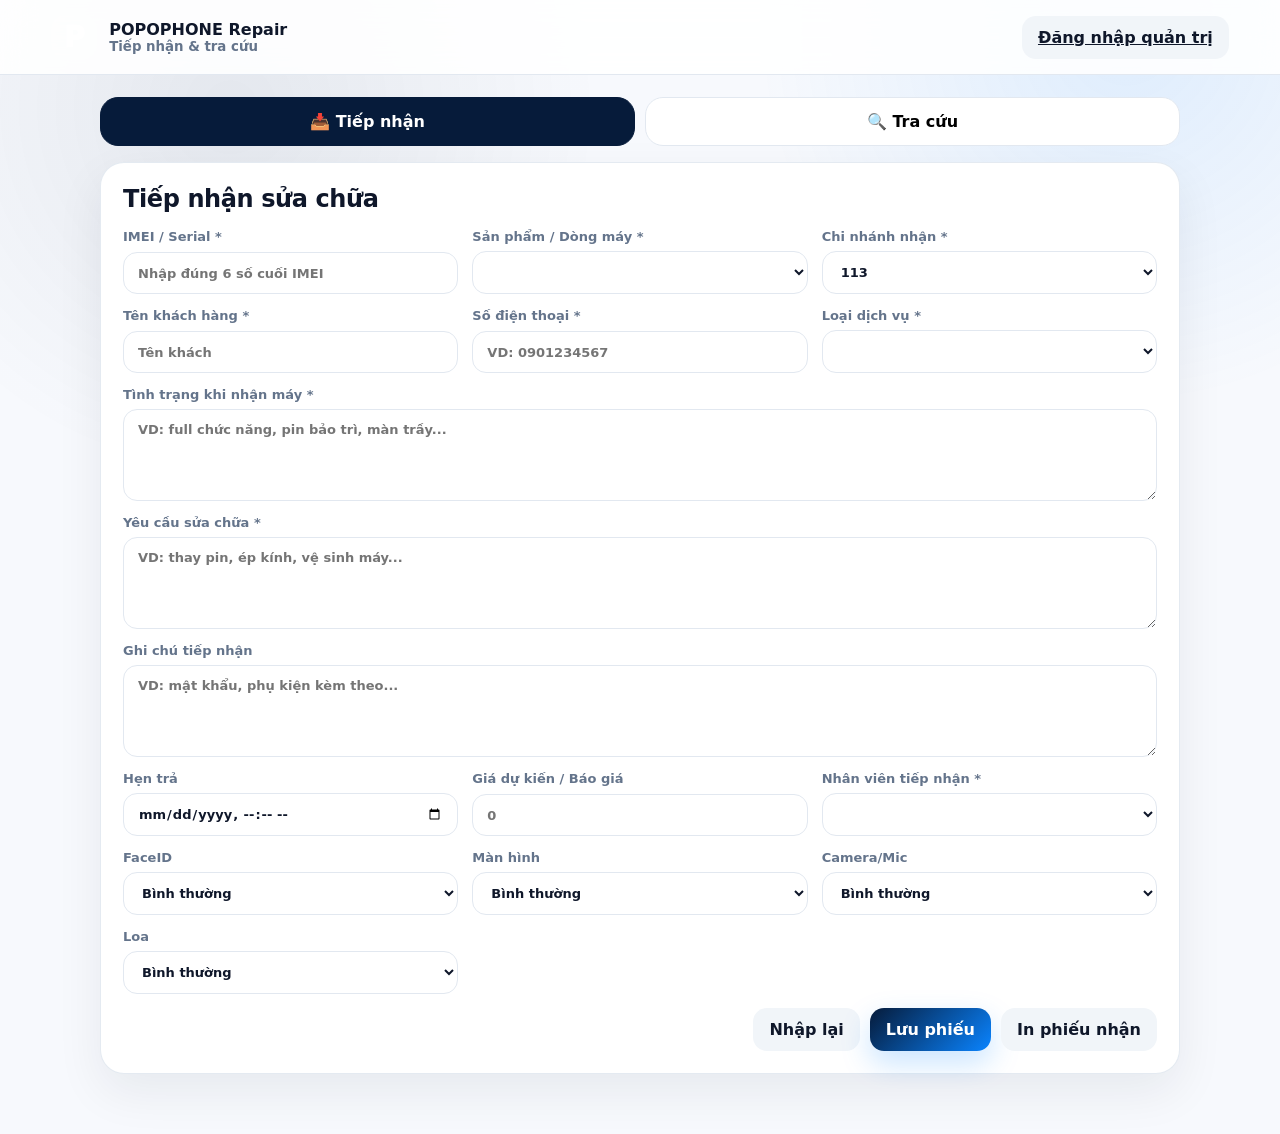
==== commit 483b18b1: "Add files via upload" ====
--- a/index.html
+++ b/index.html
@@ -1,48 +1,187 @@
 <!DOCTYPE html>
 <html lang="vi">
 <head>
-  <meta charset="UTF-8">
-  <meta name="viewport" content="width=device-width,initial-scale=1,viewport-fit=cover">
+  <meta charset="UTF-8" />
+  <meta name="viewport" content="width=device-width, initial-scale=1.0" />
   <title>POPOPHONE Repair</title>
-  <link rel="stylesheet" href="css/style.css">
+  <link rel="stylesheet" href="css/style.css" />
 </head>
-<body class="public-page app-mobile-ui">
-  <header class="mobile-app-head">
-    <div class="brand compact-brand"><div class="brand-mark">P</div><div><h1>POPOPHONE Repair</h1><p>Tiếp nhận & tra cứu</p></div></div>
-    <a class="icon-login" href="login.html">Quản trị</a>
+<body class="public-body">
+  <header class="public-header">
+    <div class="public-brand">
+      <div class="brand-mark">P</div>
+      <div>
+        POPOPHONE Repair
+        <small>Tiếp nhận & tra cứu</small>
+      </div>
+    </div>
+    <a class="ghost-btn" href="login.html">Đăng nhập quản trị</a>
   </header>
-  <main class="mobile-shell">
-    <nav class="mobile-tabs">
-      <button class="active" data-pubtab="receive" onclick="showPublicTab('receive')">📥 Tiếp nhận</button>
-      <button data-pubtab="lookup" onclick="showPublicTab('lookup')">🔍 Tra cứu</button>
-    </nav>
-    <section id="receive" class="public-tab active">
-      <div class="mobile-panel tight-panel">
-        <div class="mini-title"><h2>Phiếu tiếp nhận</h2></div>
-        <form id="receiveForm" class="receive-mobile-form">
-          <div class="field-row two"><label><span>IMEI *</span><input name="imei" required placeholder="IMEI"></label><label><span>CN *</span><select name="branch" required><option value="">Chọn</option><option>113</option><option>148</option></select></label></div>
-          <label><span>Sản phẩm *</span><input name="product" required placeholder="VD: 12 Pro Max"></label>
-          <div class="field-row two"><label><span>Tên khách *</span><input name="customer" required></label><label><span>SĐT *</span><input name="phone" required inputmode="tel"></label></div>
-          <label><span>Loại dịch vụ *</span><select name="serviceType" id="receiveServiceType" required></select></label>
-          <label><span>Tình trạng khi nhận *</span><textarea name="receiveStatus" required placeholder="Ngoại hình, chức năng, lỗi khách báo..."></textarea></label>
-          <label><span>Yêu cầu sửa chữa *</span><textarea name="request" required placeholder="VD: thay pin, ép kính, kiểm tra nguồn..."></textarea></label>
-          <label><span>Ghi chú tiếp nhận</span><textarea name="receiveNote" placeholder="Mật khẩu, lưu ý, ghi chú thêm..."></textarea></label>
-          <div class="field-row two"><label><span>Hẹn trả</span><input name="appointment" type="datetime-local"></label><label><span>Báo giá</span><input name="estimate" inputmode="numeric" placeholder="0"></label></div>
-          <div class="check-compact"><label><span>FaceID</span><select name="faceId"><option>Bình thường</option><option>Lỗi</option><option>Không test được</option></select></label><label><span>Màn hình</span><select name="screen"><option>Bình thường</option><option>Lỗi</option><option>Không test được</option></select></label><label><span>Camera/Mic</span><select name="cameraMic"><option>Bình thường</option><option>Lỗi</option><option>Không test được</option></select></label><label><span>Loa</span><select name="speaker"><option>Bình thường</option><option>Lỗi</option><option>Không test được</option></select></label></div>
-          <label><span>Nhân viên tiếp nhận</span><input name="staff" placeholder="Tên sale"></label>
-          <div class="sticky-actions"><button type="reset" class="ghost-btn">Xóa</button><button type="submit" class="primary-btn">Lưu & In phiếu nhận</button></div>
-        </form>
+
+  <main class="public-main">
+    <div class="mobile-tabs">
+      <button class="active" data-public-tab="receive">📥 Tiếp nhận</button>
+      <button data-public-tab="search">🔍 Tra cứu</button>
+    </div>
+
+    <section id="receive" class="public-tab form-panel">
+      <div class="panel-head">
+        <div>
+          <h2>Tiếp nhận sửa chữa</h2>
+        </div>
       </div>
+
+      <form id="receiveForm" class="form-grid">
+        <label>
+          <span>IMEI / Serial *</span>
+          <input name="imei" required inputmode="numeric" maxlength="6" pattern="\d{6}" placeholder="Nhập đúng 6 số cuối IMEI" autocomplete="off" />
+          
+        </label>
+
+        <label>
+          <span>Sản phẩm / Dòng máy *</span>
+          <select name="product" id="receiveProduct" required></select>
+        </label>
+
+        <label>
+          <span>Chi nhánh nhận *</span>
+          <select name="branch" required>
+            <option>113</option>
+            <option>148</option>
+          </select>
+        </label>
+
+        <label>
+          <span>Tên khách hàng *</span>
+          <input name="customer" required placeholder="Tên khách" />
+        </label>
+
+        <label>
+          <span>Số điện thoại *</span>
+          <input name="phone" required inputmode="numeric" maxlength="10" pattern="0\d{9}" placeholder="VD: 0901234567" autocomplete="off" />
+          
+        </label>
+
+        <label>
+          <span>Loại dịch vụ *</span>
+          <select name="serviceType" id="receiveServiceType" required></select>
+        </label>
+
+        <label class="span-3">
+          <span>Tình trạng khi nhận máy *</span>
+          <textarea name="receiveStatus" required placeholder="VD: full chức năng, pin bảo trì, màn trầy..."></textarea>
+        </label>
+
+        <label class="span-3">
+          <span>Yêu cầu sửa chữa *</span>
+          <textarea name="request" required placeholder="VD: thay pin, ép kính, vệ sinh máy..."></textarea>
+        </label>
+
+        <label class="span-3">
+          <span>Ghi chú tiếp nhận</span>
+          <textarea name="receiveNote" placeholder="VD: mật khẩu, phụ kiện kèm theo..."></textarea>
+        </label>
+
+        <label>
+          <span>Hẹn trả</span>
+          <input name="appointment" type="datetime-local" />
+        </label>
+
+        <label>
+          <span>Giá dự kiến / Báo giá</span>
+          <input name="estimate" type="number" placeholder="0" />
+        </label>
+
+        <label>
+          <span>Nhân viên tiếp nhận *</span>
+          <select name="staff" id="receiveStaff" required></select>
+        </label>
+
+        <label>
+          <span>FaceID</span>
+          <select name="faceId">
+            <option>Bình thường</option>
+            <option>Lỗi</option>
+            <option>Không test được</option>
+          </select>
+        </label>
+
+        <label>
+          <span>Màn hình</span>
+          <select name="screen">
+            <option>Bình thường</option>
+            <option>Lỗi</option>
+            <option>Không test được</option>
+          </select>
+        </label>
+
+        <label>
+          <span>Camera/Mic</span>
+          <select name="cameraMic">
+            <option>Bình thường</option>
+            <option>Lỗi</option>
+            <option>Không test được</option>
+          </select>
+        </label>
+
+        <label>
+          <span>Loa</span>
+          <select name="speaker">
+            <option>Bình thường</option>
+            <option>Lỗi</option>
+            <option>Không test được</option>
+          </select>
+        </label>
+
+        <div class="form-actions">
+          <button type="reset" class="ghost-btn">Nhập lại</button>
+          <button type="submit" class="primary-btn">Lưu phiếu</button>
+          <button id="btnPrint" type="button" class="ghost-btn">In phiếu nhận</button>
+        </div>
+      </form>
     </section>
-    <section id="lookup" class="public-tab">
-      <div class="mobile-panel tight-panel">
-        <div class="mini-title"><h2>Tra cứu sửa chữa</h2><span>Tìm mã SC / IMEI / SĐT</span></div>
-        <div class="mobile-search"><input id="lookupKeyword" placeholder="Nhập từ khóa"><button class="primary-btn" onclick="publicLookup()">Tìm</button></div>
-        <div id="lookupResult" class="result-list"></div>
+
+    <section id="search" class="public-tab form-panel hidden">
+      <div class="panel-head">
+        <div>
+          <h2>Tra cứu sửa chữa</h2>
+          <p>Tìm nhanh theo mã sửa chữa, IMEI, SĐT hoặc tên khách hàng.</p>
+        </div>
+      </div>
+
+      <div class="search-row" style="grid-template-columns: 1fr auto;">
+        <input id="publicKeyword" placeholder="Nhập mã SC / IMEI / SĐT / tên khách" />
+        <button class="primary-btn" onclick="publicSearch()">Tìm</button>
+      </div>
+
+      <div class="table-wrap">
+        <table>
+          <thead>
+            <tr>
+              <th>Mã</th>
+              <th>Máy</th>
+              <th>Khách</th>
+              <th>SĐT</th>
+              <th>Dịch vụ sửa chữa</th>
+              <th>Trạng thái</th>
+              <th>Hẹn trả</th>
+              <th>Báo giá</th>
+              <th>Xem</th>
+            </tr>
+          </thead>
+          <tbody id="publicResults">
+            <tr><td colspan="9">Nhập từ khóa để tra cứu.</td></tr>
+          </tbody>
+        </table>
       </div>
     </section>
   </main>
-  <div id="toast" class="toast"></div>
-  <script src="js/config.js"></script><script src="js/public.js"></script>
+
+  <div id="modal" class="modal"></div>
+  <div id="printArea" class="print-area"></div>
+
+  <script src="js/config.js"></script>
+  <script src="js/mock.js"></script>
+  <script src="js/public.js"></script>
 </body>
 </html>
--- a/css/style.css
+++ b/css/style.css
@@ -1,134 +1,1381 @@
-/* POPOPHONE Repair V8.2 - Modern Pro UI
-   Chỉ thay giao diện, không đụng API/logic.
-*/
-:root{
-  --brand:#0757d8;
-  --brand-2:#00a3ff;
-  --brand-3:#00d4ff;
-  --navy:#061a3a;
-  --navy-2:#08285b;
-  --bg:#eef4ff;
-  --bg-2:#f8fbff;
-  --card:rgba(255,255,255,.86);
-  --card-solid:#ffffff;
-  --text:#0f172a;
-  --muted:#64748b;
-  --line:#dbe7f8;
-  --soft:#f1f7ff;
-  --danger:#e11d48;
-  --warn:#f59e0b;
-  --green:#16a34a;
-  --purple:#7c3aed;
-  --shadow:0 20px 50px rgba(15,42,86,.12);
-  --shadow-soft:0 12px 30px rgba(15,42,86,.08);
-  --radius:22px;
-}
-*{box-sizing:border-box}
-html{scroll-behavior:smooth}
-body{margin:0;font-family:Inter,ui-sans-serif,system-ui,-apple-system,BlinkMacSystemFont,"Segoe UI",Arial,sans-serif;background:
-  radial-gradient(circle at 10% 0%,rgba(0,163,255,.16),transparent 28%),
-  radial-gradient(circle at 90% 10%,rgba(7,87,216,.12),transparent 26%),
-  linear-gradient(180deg,#f7fbff 0%,#eef4ff 100%);color:var(--text);min-height:100vh}
-button,input,select,textarea{font:inherit}button{cursor:pointer}a{color:inherit}.hidden{display:none!important}
-::selection{background:#cfe7ff;color:#00275a}
-
-/* Common */
-.brand{display:flex;align-items:center;gap:12px}.brand-mark,.login-logo{width:46px;height:46px;border-radius:18px;background:linear-gradient(135deg,var(--brand),var(--brand-2));color:white;display:grid;place-items:center;font-weight:950;box-shadow:0 14px 28px rgba(7,87,216,.28);position:relative;overflow:hidden}.brand-mark:after,.login-logo:after{content:"";position:absolute;inset:-40%;background:linear-gradient(45deg,transparent,rgba(255,255,255,.35),transparent);transform:rotate(25deg)}.brand h1{font-size:18px;margin:0;letter-spacing:-.02em}.brand p{font-size:12px;margin:3px 0 0;color:var(--muted)}
-.primary-btn{border:0;background:linear-gradient(135deg,var(--brand),var(--brand-2));color:white;border-radius:16px;padding:12px 18px;font-weight:900;box-shadow:0 12px 26px rgba(7,87,216,.22);transition:.18s transform,.18s box-shadow}.primary-btn:hover{transform:translateY(-1px);box-shadow:0 16px 34px rgba(7,87,216,.28)}.primary-btn:active{transform:translateY(0)}.ghost-btn{border:1px solid var(--line);background:rgba(255,255,255,.9);border-radius:16px;padding:12px 18px;font-weight:850;color:#18345c;box-shadow:0 8px 18px rgba(15,42,86,.05)}
-input,select,textarea{width:100%;border:1px solid var(--line);border-radius:16px;padding:13px 14px;background:rgba(255,255,255,.92);outline:none;color:var(--text);transition:.18s border,.18s box-shadow,.18s background}input:focus,select:focus,textarea:focus{border-color:#8ac7ff;box-shadow:0 0 0 4px rgba(0,163,255,.12);background:white}textarea{min-height:96px;resize:vertical}.badge{display:inline-flex;align-items:center;border-radius:999px;padding:6px 10px;background:#e9f5ff;color:var(--brand);font-weight:900;font-size:12px;border:1px solid #cde8ff}
-.toast{position:fixed;right:22px;bottom:22px;background:#0b1220;color:white;padding:13px 17px;border-radius:16px;opacity:0;transform:translateY(12px);transition:.2s;z-index:1000;box-shadow:0 20px 50px rgba(0,0,0,.2)}.toast.show{opacity:1;transform:translateY(0)}
-
-/* Public */
-.public-page{background:linear-gradient(180deg,#f6fbff,#edf5ff)}.public-header{display:flex;justify-content:space-between;align-items:center;padding:18px 28px;background:rgba(255,255,255,.78);border-bottom:1px solid rgba(219,231,248,.8);backdrop-filter:blur(18px);position:sticky;top:0;z-index:10}.login-link{color:var(--brand);font-weight:950;text-decoration:none;background:#ecf6ff;border:1px solid #d5ebff;padding:11px 15px;border-radius:999px}.public-shell{max-width:1240px;margin:auto;padding:26px}.public-hero{position:relative;overflow:hidden;background:linear-gradient(135deg,#061a3a 0%,#0757d8 62%,#00a3ff 100%);color:white;border-radius:34px;padding:42px;margin-bottom:24px;box-shadow:var(--shadow)}.public-hero:before{content:"";position:absolute;right:-120px;top:-120px;width:340px;height:340px;border-radius:50%;background:rgba(255,255,255,.14)}.public-hero:after{content:"";position:absolute;right:120px;bottom:-130px;width:260px;height:260px;border-radius:50%;background:rgba(0,212,255,.18)}.public-hero h2{font-size:44px;line-height:1.05;letter-spacing:-.045em;margin:0 0 10px;max-width:760px}.public-hero p{margin:0;color:#dbeafe;font-size:16px;max-width:760px}.hero-actions{display:flex;gap:12px;flex-wrap:wrap;margin-top:24px;position:relative;z-index:1}.hero-actions button{border:1px solid rgba(255,255,255,.38);background:rgba(255,255,255,.96);color:#0646a8;padding:16px 20px;border-radius:18px;font-weight:950;box-shadow:0 15px 35px rgba(0,0,0,.16);transition:.18s}.hero-actions button:hover{transform:translateY(-2px);background:white}.public-tab{display:none}.public-tab.active{display:block}
-
-/* Panels / forms */
-.panel{background:var(--card);border:1px solid rgba(219,231,248,.9);border-radius:var(--radius);padding:22px;box-shadow:var(--shadow-soft);margin-bottom:20px;backdrop-filter:blur(12px)}.panel-head{display:flex;justify-content:space-between;gap:14px;align-items:flex-start;margin-bottom:16px}.panel-head h3{margin:0;font-size:20px;letter-spacing:-.025em}.panel-head p{margin:5px 0 0;color:var(--muted)}.form-grid{display:grid;grid-template-columns:repeat(3,minmax(0,1fr));gap:15px}.form-grid label{display:flex;flex-direction:column;gap:7px}.form-grid span{font-weight:900;font-size:13px;color:#18345c}.span-3{grid-column:span 3}.form-actions{display:flex;justify-content:flex-end;gap:10px}.search-line,.filter-row{display:flex;gap:10px;margin-bottom:14px}.search-line input,.filter-row input{flex:1}.cards{display:grid;gap:12px}.card{border:1px solid var(--line);border-radius:18px;padding:15px;background:linear-gradient(180deg,#fff,#f8fbff);box-shadow:0 8px 20px rgba(15,42,86,.04)}.card h4{margin:0 0 8px;color:#0b3270}
-
-/* Login */
-.login-page{min-height:100vh;display:grid;place-items:center;background:radial-gradient(circle at 20% 20%,rgba(0,163,255,.32),transparent 32%),linear-gradient(135deg,#041734,#0757d8 70%,#00a3ff)}.login-card{width:min(440px,92vw);background:rgba(255,255,255,.9);border:1px solid rgba(255,255,255,.65);border-radius:32px;padding:32px;box-shadow:0 34px 90px rgba(0,0,0,.28);text-align:center;backdrop-filter:blur(18px)}.login-card h1{letter-spacing:-.04em;margin-bottom:6px}.login-card form{display:grid;gap:12px}.login-demo{margin:18px 0;display:grid;gap:7px;text-align:left;color:var(--muted);font-size:13px;background:#f4f8ff;border:1px solid var(--line);border-radius:18px;padding:14px}.login-demo span{display:block}
-
-/* App */
-.app{display:grid;grid-template-columns:292px 1fr;min-height:100vh}.sidebar{background:linear-gradient(180deg,#061a3a,#08275a);color:white;padding:22px;display:flex;flex-direction:column;gap:20px;position:relative;overflow:hidden}.sidebar:before{content:"";position:absolute;inset:auto -90px -90px auto;width:220px;height:220px;border-radius:50%;background:rgba(0,163,255,.18)}.sidebar .brand{position:relative}.sidebar .brand p{color:#a7c8f7}.nav{display:grid;gap:8px;position:relative}.nav-btn{border:1px solid transparent;text-align:left;background:transparent;color:#cfe4ff;padding:13px 14px;border-radius:16px;font-weight:900;transition:.16s}.nav-btn.active,.nav-btn:hover{background:rgba(255,255,255,.12);border-color:rgba(255,255,255,.13);color:white;box-shadow:inset 0 0 0 1px rgba(255,255,255,.04)}.sidebar-card{margin-top:auto;background:rgba(255,255,255,.10);border:1px solid rgba(255,255,255,.12);border-radius:22px;padding:15px;display:grid;gap:10px;position:relative}.logout-btn{border:0;background:linear-gradient(135deg,#ef4444,#f97316);color:white;border-radius:14px;padding:10px;font-weight:900}.main{padding:24px;min-width:0}.topbar{display:flex;justify-content:space-between;gap:16px;align-items:center;margin-bottom:20px;background:rgba(255,255,255,.72);border:1px solid rgba(219,231,248,.85);border-radius:26px;padding:18px 20px;box-shadow:var(--shadow-soft);backdrop-filter:blur(14px)}.topbar h2{margin:0;font-size:24px;letter-spacing:-.04em}.topbar p{margin:5px 0 0;color:var(--muted)}.top-actions{display:flex;gap:10px}.tab{display:none}.tab.active{display:block}.dashboard-title{margin:2px 0 16px}.dashboard-title h3{margin:6px 0 0;font-size:27px;letter-spacing:-.045em}.eyebrow{font-size:12px;font-weight:950;color:var(--brand);letter-spacing:.12em;text-transform:uppercase}
-
-/* KPI / dashboard */
-.kpi-grid{display:grid;grid-template-columns:repeat(4,1fr);gap:14px;margin-bottom:18px}.kpi-card,.big-kpi,.mini-kpi,.money-grid>div,.status-item,.week-col,.material-card,.branch-card,.issue-card{background:linear-gradient(180deg,rgba(255,255,255,.96),rgba(248,251,255,.96));border:1px solid var(--line);border-radius:20px;box-shadow:0 10px 26px rgba(15,42,86,.055)}.kpi-card{padding:18px}.kpi-card span,.big-kpi span,.mini-kpi span,.money-grid span{display:block;color:var(--muted);font-size:13px;font-weight:850}.kpi-card b,.big-kpi b{display:block;margin-top:8px;font-size:30px;letter-spacing:-.035em}.big-kpi-grid{display:grid;gap:14px;margin-bottom:18px}.big-kpi-grid.six{grid-template-columns:repeat(6,1fr)}.big-kpi{padding:20px;position:relative;overflow:hidden}.big-kpi:after{content:"";position:absolute;right:-30px;top:-30px;width:90px;height:90px;border-radius:50%;background:rgba(0,163,255,.10)}.big-kpi b{font-size:36px}.big-kpi.danger{border-color:#fecdd3;background:linear-gradient(180deg,#fff,#fff5f7)}.big-kpi.warn{border-color:#fde68a;background:linear-gradient(180deg,#fff,#fff9e8)}.mini-kpi-grid{display:grid;grid-template-columns:repeat(6,1fr);gap:12px}.mini-kpi{padding:14px}.mini-kpi b{display:block;margin-top:6px;font-size:21px}.money-grid{display:grid;grid-template-columns:repeat(5,1fr);gap:12px}.money-grid>div{padding:14px}.money-grid b{display:block;font-size:23px;margin-top:6px}.money-grid .profit{background:linear-gradient(180deg,#ffffff,#ecfdf5);border-color:#bbf7d0}.compare-pill{background:#ecfdf5;color:#15803d;border:1px solid #bbf7d0;border-radius:999px;padding:8px 12px;font-weight:950}.status-list{display:grid;grid-template-columns:repeat(4,1fr);gap:12px}.status-item{padding:14px}.dashboard-grid-3{display:grid;grid-template-columns:repeat(3,1fr);gap:18px}.dashboard-grid-2{display:grid;grid-template-columns:repeat(2,1fr);gap:18px}
-.chart-bars{display:grid;grid-template-columns:repeat(4,1fr);gap:14px;align-items:end}.week-col{padding:15px;text-align:center}.bar-stack{height:140px;display:flex;align-items:flex-end;justify-content:center;gap:7px;margin:12px 0}.bar-stack span{display:block;width:20px;border-radius:10px 10px 0 0;background:linear-gradient(180deg,#7dd3fc,#0757d8);box-shadow:0 8px 18px rgba(7,87,216,.18)}.bar-stack span:nth-child(1){background:linear-gradient(180deg,#cbd5e1,#64748b)}.bar-stack span:nth-child(3){background:linear-gradient(180deg,#86efac,#16a34a)}
-.rank-list{display:grid;gap:9px}.rank-item{display:flex;justify-content:space-between;gap:10px;border:1px solid var(--line);border-radius:16px;padding:12px;background:#fbfdff}.rank-item b{color:var(--brand)}.muted{color:var(--muted)}.issue-list{display:grid;grid-template-columns:repeat(2,1fr);gap:10px}.issue-card{padding:12px;background:#fbfdff}.issue-card ul{margin:8px 0 0;padding-left:18px}.material-grid{display:grid;grid-template-columns:repeat(4,1fr);gap:12px}.material-card{padding:14px;background:#fbfdff}.material-card span{display:block;color:var(--muted);margin:5px 0 10px}.warning-grid{display:grid;grid-template-columns:repeat(2,1fr);gap:12px}.warning-card{border:1px solid #fecdd3;background:linear-gradient(180deg,#fff,#fff5f7);text-align:left;border-radius:18px;padding:15px;box-shadow:0 10px 26px rgba(225,29,72,.06)}.warning-card span{display:block;color:#be123c;font-weight:950}.warning-card b{font-size:30px;display:block;margin:5px 0}.branch-grid{display:grid;grid-template-columns:repeat(2,1fr);gap:12px}.branch-card{padding:15px;background:#fbfdff}.center-metric{min-height:154px;display:grid;place-items:center;text-align:center}.center-metric b{font-size:43px;color:var(--brand);letter-spacing:-.05em}.center-metric span{display:block;color:var(--muted);font-weight:850}.no-sensitive .sensitive-money,.no-money .money-only,.no-admin .admin-only{display:none!important}
-
-/* Tables */
-.table-wrap{overflow:auto;border:1px solid var(--line);border-radius:18px;background:white;box-shadow:0 8px 22px rgba(15,42,86,.04)}table{width:100%;border-collapse:separate;border-spacing:0;background:white;min-width:980px}th,td{padding:13px 12px;border-bottom:1px solid #e8f0fb;text-align:left;font-size:14px;white-space:nowrap}th{position:sticky;top:0;z-index:1;background:#f4f8ff;font-size:12px;text-transform:uppercase;color:#53657f;font-weight:950;letter-spacing:.04em}tr:hover td{background:#f8fbff}.view-btn{border:0;background:#e8f3ff;color:var(--brand);font-weight:950;border-radius:12px;padding:9px 12px;box-shadow:0 6px 14px rgba(7,87,216,.08)}
-
-/* Detail / modal / receipt */
-.modal{position:fixed;inset:0;background:rgba(4,15,32,.58);display:grid;place-items:center;padding:20px;z-index:50;backdrop-filter:blur(6px)}.modal-card{background:rgba(255,255,255,.94);width:min(1040px,96vw);max-height:90vh;overflow:auto;border:1px solid rgba(255,255,255,.7);border-radius:30px;padding:22px;box-shadow:0 32px 90px rgba(0,0,0,.25)}.modal-head{display:flex;justify-content:space-between;align-items:center;border-bottom:1px solid var(--line);padding-bottom:13px;margin-bottom:12px}.modal-head button{border:0;background:#eef4fb;border-radius:14px;font-size:22px;min-width:42px;height:42px}.detail-grid{display:grid;grid-template-columns:1.15fr 1fr;gap:16px;margin-top:16px}.timeline{border-left:3px solid var(--brand);padding-left:15px;display:grid;gap:12px}.timeline div{background:#f7fbff;border:1px solid var(--line);border-radius:16px;padding:11px}.receipt-card{max-width:860px}.receipt{background:white;border-radius:18px;padding:20px}.receipt h2,.receipt h3{text-align:center;margin:6px 0}.receipt table{min-width:0}.receipt th{position:static}.no-print{display:flex}
-
-@media(max-width:1200px){.big-kpi-grid.six,.mini-kpi-grid,.money-grid,.material-grid{grid-template-columns:repeat(3,1fr)}.dashboard-grid-3{grid-template-columns:1fr 1fr}.app{grid-template-columns:260px 1fr}}
-@media(max-width:900px){.app{grid-template-columns:1fr}.sidebar{position:sticky;top:0;z-index:20;border-radius:0 0 26px 26px}.nav{grid-template-columns:repeat(2,1fr)}.main{padding:14px}.topbar,.panel-head,.public-header{flex-direction:column;align-items:stretch}.form-grid,.kpi-grid,.status-list,.detail-grid,.big-kpi-grid.six,.mini-kpi-grid,.money-grid,.chart-bars,.dashboard-grid-3,.dashboard-grid-2,.material-grid,.warning-grid,.branch-grid,.issue-list{grid-template-columns:1fr}.span-3{grid-column:span 1}.search-line,.filter-row,.top-actions{flex-direction:column}.public-shell{padding:14px}.public-hero{border-radius:24px;padding:30px 22px}.public-hero h2{font-size:31px}.panel{padding:17px;border-radius:22px}.table-wrap{border-radius:16px}table{min-width:880px}.brand h1{font-size:16px}}
-@media print{body{background:white}.sidebar,.topbar,.public-header,.no-print,.toast,.modal:has(.no-print) .modal-head{display:none!important}.modal{position:static;background:white;padding:0;display:block}.modal-card{box-shadow:none;border:0;width:100%;max-height:none;padding:0}.receipt{padding:0}.app{display:block}.main{padding:0}.panel{box-shadow:none;border:0}.receipt table{font-size:12px}}
-
-/* V8.2 Modern Detail Drawer */
-#detailModal{align-items:start;padding:28px;background:rgba(5,18,38,.66)}
-#detailModal .modal-card{width:min(1180px,96vw);padding:0;overflow:hidden;border-radius:34px;background:#f6f9fd;border:1px solid rgba(255,255,255,.86)}
-#detailModal .modal-head{margin:0;padding:18px 22px;background:rgba(255,255,255,.78);backdrop-filter:blur(14px);position:sticky;top:0;z-index:5}
-#detailModal .modal-head h3{margin:0;font-size:18px}.detail-modern{padding:22px;display:grid;gap:18px}.detail-hero{position:relative;overflow:hidden;border-radius:30px;padding:24px;display:flex;justify-content:space-between;gap:18px;align-items:center;color:white;background:linear-gradient(135deg,#0f4c81,#0b7dd7 55%,#21b4ff);box-shadow:0 22px 50px rgba(13,106,185,.25)}
-.detail-hero:before{content:"";position:absolute;inset:-60px -80px auto auto;width:320px;height:320px;border-radius:50%;background:rgba(255,255,255,.18)}
-.detail-hero.good{background:linear-gradient(135deg,#0a7a5f,#15b889)}.detail-hero.warn{background:linear-gradient(135deg,#ae6a00,#ffb531)}.detail-hero.danger{background:linear-gradient(135deg,#b42318,#ff5c5c)}.detail-hero.info{background:linear-gradient(135deg,#102a43,#0b7dd7)}
-.detail-hero-main{display:flex;align-items:center;gap:16px;position:relative;z-index:1}.repair-avatar{width:68px;height:68px;border-radius:22px;display:grid;place-items:center;background:rgba(255,255,255,.2);border:1px solid rgba(255,255,255,.35);font-size:25px;font-weight:900}.detail-eyebrow{letter-spacing:.12em;text-transform:uppercase;font-size:11px;opacity:.82;font-weight:800}.detail-hero h2{margin:4px 0;font-size:30px;line-height:1.15}.detail-hero h2 span{display:block;font-size:15px;font-weight:700;opacity:.86}.detail-hero p{margin:0;opacity:.9}.detail-status-box{position:relative;z-index:1;background:rgba(255,255,255,.16);border:1px solid rgba(255,255,255,.3);border-radius:24px;padding:16px 18px;min-width:210px;text-align:right}.detail-status-box b{display:block;font-size:27px;margin-top:10px}.detail-status-box small{opacity:.86}.status-pill{display:inline-flex;align-items:center;gap:6px;border-radius:999px;padding:8px 12px;font-weight:800;font-size:12px;background:rgba(255,255,255,.9);color:#11324d}.status-pill.good{color:#08775d}.status-pill.warn{color:#975a00}.status-pill.danger{color:#b42318}.status-pill.info{color:#0b65b1}
-.detail-quick-grid{display:grid;grid-template-columns:repeat(4,1fr);gap:12px}.detail-quick-grid>div{background:white;border:1px solid var(--line);border-radius:22px;padding:14px 16px;box-shadow:0 12px 30px rgba(17,52,91,.06)}.detail-quick-grid span{display:block;color:var(--muted);font-size:12px;margin-bottom:7px}.detail-quick-grid b{color:#17324d;font-size:15px}.progress-card,.detail-card{background:white;border:1px solid var(--line);border-radius:26px;padding:18px;box-shadow:0 18px 45px rgba(17,52,91,.07)}.progress-top{display:flex;justify-content:space-between;align-items:center;margin-bottom:10px}.progress-top span{font-weight:900;color:var(--brand)}.progress-bar{height:11px;background:#eaf2fb;border-radius:99px;overflow:hidden}.progress-bar i{display:block;height:100%;border-radius:99px;background:linear-gradient(90deg,#0b7dd7,#21b4ff)}.stepper{display:grid;grid-template-columns:repeat(11,1fr);gap:8px;margin-top:14px}.step{display:grid;gap:6px;justify-items:center;text-align:center;color:#7890aa;font-size:11px}.step i{width:22px;height:22px;border-radius:999px;display:grid;place-items:center;background:#eef4fb;border:1px solid #d7e4f2;color:#94a9bf;font-style:normal;font-weight:900}.step.done i,.step.active i{background:#0b7dd7;color:white;border-color:#0b7dd7}.step.done span,.step.active span{color:#17324d;font-weight:800}.detail-layout{display:grid;grid-template-columns:minmax(0,1.35fr) minmax(320px,.75fr);gap:18px}.detail-left,.detail-right{display:grid;gap:18px;align-content:start}.detail-card-head{display:flex;gap:12px;align-items:center;margin-bottom:14px}.detail-card-head>span{width:42px;height:42px;border-radius:16px;background:#edf7ff;display:grid;place-items:center;font-size:20px}.detail-card-head h4{margin:0;font-size:18px}.detail-card-head p{margin:2px 0 0;color:var(--muted);font-size:13px}.info-list{display:grid;grid-template-columns:1fr;gap:10px}.info-list.two{grid-template-columns:1fr 1fr}.info-list>div{background:#f8fbff;border:1px solid #e7f0fa;border-radius:18px;padding:12px}.info-list span{display:block;color:var(--muted);font-size:12px;margin-bottom:5px}.info-list b{color:#17324d}.info-list p{margin:0;color:#17324d;line-height:1.45;white-space:pre-wrap}.test-grid{display:grid;grid-template-columns:repeat(4,1fr);gap:10px;margin-top:14px}.test-chip{background:#f2f8ff;border:1px solid #dbeaf7;border-radius:18px;padding:12px}.test-chip span{display:block;color:var(--muted);font-size:12px;margin-bottom:6px}.test-chip b{font-size:13px}.service-card{background:linear-gradient(180deg,#fff,#f7fbff)}.service-price{display:flex;justify-content:space-between;gap:12px;align-items:center;background:#eff8ff;border:1px solid #d9ecfb;border-radius:20px;padding:16px;margin-bottom:12px}.service-price span{font-weight:800;color:#17324d}.service-price b{font-size:22px;color:var(--brand)}.service-note{color:var(--muted);font-size:13px;line-height:1.45}.money-private{background:#101828;color:white;border:0}.money-private .detail-card-head>span{background:rgba(255,255,255,.12)}.money-private .detail-card-head p{color:#b8c4d5}.money-row{display:flex;justify-content:space-between;gap:10px;padding:11px 0;border-bottom:1px solid rgba(255,255,255,.1)}.money-row span{color:#d8e1ee}.money-row b{font-size:16px}.muted-line{opacity:.85}.profit-line b{color:#69e2aa;font-size:22px}.payment-pill{display:inline-flex;margin-top:14px;border-radius:999px;background:rgba(255,255,255,.12);padding:9px 13px;font-weight:800}.modal-card .panel{box-shadow:none}
-@media(max-width:980px){.detail-hero,.detail-hero-main{align-items:flex-start}.detail-hero{flex-direction:column}.detail-status-box{text-align:left;width:100%}.detail-quick-grid,.detail-layout,.info-list.two,.test-grid{grid-template-columns:1fr}.stepper{grid-template-columns:repeat(2,1fr)}#detailModal{padding:12px}.detail-modern{padding:14px}.detail-hero h2{font-size:24px}}
-
-
-/* V8.2 Clean detail modal + service/model analysis */
-.service-model-list{display:grid;gap:12px}
-.service-model-card{border:1px solid var(--line);border-radius:18px;padding:14px;background:linear-gradient(180deg,#fff,#f8fbff);display:grid;gap:10px}
-.service-model-card>div:first-child{display:flex;justify-content:space-between;gap:12px;align-items:center}.service-model-card b{font-size:16px;color:#132842}.service-model-card span{color:var(--brand);font-weight:900}.model-chips{display:flex;flex-wrap:wrap;gap:8px}.model-chips em{font-style:normal;border:1px solid #d8e8fb;background:#eef7ff;color:#17436a;border-radius:999px;padding:7px 10px;font-size:12px;font-weight:850}.modern-matrix ul{list-style:none;margin:10px 0 0;padding:0;display:grid;gap:8px}.modern-matrix li{display:flex;justify-content:space-between;gap:12px;background:#f7fbff;border:1px solid #e3edf8;border-radius:12px;padding:8px 10px}.modern-matrix strong{color:var(--brand)}
-
-#detailModal{align-items:start;padding:22px;background:rgba(10,20,34,.48);backdrop-filter:blur(5px)}
-#detailModal .modal-card{width:min(1120px,96vw);max-height:92vh;background:#f7f9fc;border-radius:24px;border:1px solid rgba(255,255,255,.9);box-shadow:0 28px 80px rgba(0,0,0,.22);padding:0;overflow:auto}
-#detailModal .modal-head{position:sticky;top:0;z-index:10;background:rgba(255,255,255,.94);backdrop-filter:blur(10px);margin:0;padding:16px 20px;border-bottom:1px solid #e7edf5}
-#detailModal .modal-head h3{font-size:17px;margin:0;color:#132842}#detailModal .modal-head button{width:40px;height:40px;border-radius:14px;background:#f1f5f9;color:#0f172a}
-.detail-clean{padding:18px;display:grid;gap:14px}.clean-header{background:white;border:1px solid #e4edf7;border-radius:22px;padding:18px 20px;display:flex;justify-content:space-between;gap:18px;align-items:center;box-shadow:0 12px 35px rgba(15,42,86,.06)}.clean-label{display:inline-flex;border-radius:999px;background:#eaf4ff;color:#0b68b7;font-weight:950;font-size:12px;padding:7px 10px}.clean-header h2{margin:9px 0 4px;font-size:28px;letter-spacing:-.03em;color:#12263f}.clean-header p{margin:0;color:#53657f;font-weight:700}.clean-price{text-align:right;border-radius:18px;background:#f5f9ff;border:1px solid #dfeaf7;padding:13px 16px;min-width:190px}.clean-price b{display:block;font-size:25px;color:#0b68d8;margin:8px 0 2px}.clean-price small{color:#64748b;font-weight:700}.status-pill{display:inline-flex;border-radius:999px;padding:7px 10px;font-size:12px;font-weight:950;background:#eef6ff;color:#0b68d8}.status-pill.good{background:#e9fbf4;color:#08775d}.status-pill.warn{background:#fff7e6;color:#a16207}.status-pill.danger{background:#fff1f2;color:#be123c}.status-pill.info{background:#eef6ff;color:#0b68d8}
-.clean-summary{display:grid;grid-template-columns:repeat(6,1fr);gap:10px}.clean-summary>div{background:white;border:1px solid #e4edf7;border-radius:18px;padding:12px 13px;box-shadow:0 8px 22px rgba(15,42,86,.045)}.clean-summary span,.clean-fields span{display:block;color:#708198;font-size:12px;margin-bottom:6px}.clean-summary b,.clean-fields b{font-size:14px;color:#132842}.clean-progress{background:white;border:1px solid #e4edf7;border-radius:22px;padding:15px 16px;box-shadow:0 12px 35px rgba(15,42,86,.05)}.clean-progress>div{display:flex;justify-content:space-between;margin-bottom:10px}.clean-progress>div span{color:#0b68d8;font-weight:950}.clean-progress>i{display:block;height:9px;background:#e8f1fb;border-radius:99px;overflow:hidden}.clean-progress em{display:block;height:100%;background:linear-gradient(90deg,#0b68d8,#16b6ff);border-radius:99px}.clean-progress section{display:grid;grid-template-columns:repeat(8,1fr);gap:8px;margin-top:12px}.mini-step{text-align:center;color:#8aa0b8;font-size:11px;font-weight:750}.mini-step i{width:18px;height:18px;margin:0 auto 5px;border-radius:99px;background:#edf4fb;border:1px solid #d8e6f4;display:block}.mini-step.done i,.mini-step.active i{background:#0b68d8;border-color:#0b68d8}.mini-step.done span,.mini-step.active span{color:#132842}.clean-layout{display:grid;grid-template-columns:minmax(0,1.4fr) minmax(300px,.65fr);gap:14px}.clean-left,.clean-right{display:grid;gap:14px;align-content:start}.clean-card{background:white;border:1px solid #e4edf7;border-radius:22px;padding:16px;box-shadow:0 12px 35px rgba(15,42,86,.055)}.card-title{display:flex;align-items:center;gap:11px;margin-bottom:13px}.card-title>span{width:40px;height:40px;border-radius:15px;background:#edf7ff;display:grid;place-items:center}.card-title h4{margin:0;font-size:17px;color:#132842}.card-title p{margin:2px 0 0;color:#708198;font-size:13px}.clean-fields{display:grid;gap:10px}.clean-fields.two{grid-template-columns:1fr 1fr}.clean-fields>div{background:#f8fbff;border:1px solid #e5edf7;border-radius:16px;padding:11px 12px}.clean-fields p{margin:0;color:#132842;line-height:1.45;white-space:pre-wrap}.check-grid{display:grid;grid-template-columns:repeat(4,1fr);gap:9px;margin-top:12px}.check-chip{background:#f5faff;border:1px solid #dfeaf7;border-radius:15px;padding:10px}.check-chip span{display:block;color:#708198;font-size:12px;margin-bottom:5px}.check-chip b{font-size:13px;color:#132842}.quote-line{display:flex;justify-content:space-between;gap:12px;align-items:center;background:#edf7ff;border:1px solid #d5e8fa;border-radius:16px;padding:14px}.quote-line span{font-weight:900;color:#132842}.quote-line b{font-size:21px;color:#0b68d8}.money-clean{background:#101828;color:white;border:0}.money-clean .card-title>span{background:rgba(255,255,255,.12)}.money-clean h4{color:white}.money-clean .card-title p{color:#b8c4d5}.money-lines{display:grid;gap:0}.money-lines>div{display:flex;justify-content:space-between;padding:10px 0;border-bottom:1px solid rgba(255,255,255,.1)}.money-lines span{color:#d7e0ed}.money-lines b{color:white}.money-lines .profit b{color:#6ee7b7;font-size:20px}
-@media(max-width:1100px){.clean-summary{grid-template-columns:repeat(3,1fr)}.clean-progress section{grid-template-columns:repeat(4,1fr)}.clean-layout{grid-template-columns:1fr}.clean-price{text-align:left}}
-@media(max-width:700px){#detailModal{padding:8px}.detail-clean{padding:12px}.clean-header{flex-direction:column;align-items:stretch}.clean-summary,.clean-fields.two,.check-grid,.clean-progress section{grid-template-columns:1fr}.clean-header h2{font-size:23px}}
-
-
-/* ===== POPOPHONE V8.2 FINAL UX 2026 OVERRIDES ===== */
-body{background:#f6f8fb;color:#101828}.app-mobile-ui{background:#f5f7fb}.mobile-app-head{position:sticky;top:0;z-index:20;display:flex;align-items:center;justify-content:space-between;padding:12px 14px;background:rgba(255,255,255,.92);backdrop-filter:blur(14px);border-bottom:1px solid #e6ebf2}.compact-brand .brand-mark{width:42px;height:42px;border-radius:14px}.compact-brand h1{font-size:17px}.compact-brand p{font-size:12px}.icon-login{font-size:13px;text-decoration:none;font-weight:850;color:#0b63ce;background:#eef6ff;border:1px solid #d8eaff;padding:9px 12px;border-radius:12px}.mobile-shell{max-width:760px;margin:0 auto;padding:12px 12px 96px}.mobile-tabs{display:grid;grid-template-columns:1fr 1fr;gap:8px;background:#eaf1fa;border:1px solid #dce7f5;border-radius:16px;padding:6px;margin-bottom:12px}.mobile-tabs button{border:0;border-radius:12px;padding:12px 8px;background:transparent;font-weight:900;color:#52637a}.mobile-tabs button.active{background:#fff;color:#0b63ce;box-shadow:0 8px 18px rgba(16,24,40,.08)}.mobile-panel{background:#fff;border:1px solid #e4eaf2;border-radius:22px;box-shadow:0 14px 35px rgba(15,23,42,.06)}.tight-panel{padding:15px}.mini-title{display:flex;align-items:flex-end;justify-content:space-between;gap:12px;margin-bottom:12px}.mini-title h2{margin:0;font-size:22px;letter-spacing:-.03em}.mini-title span{color:#667085;font-size:13px;font-weight:700}.receive-mobile-form{display:grid;gap:11px}.receive-mobile-form label,.field-row label,.check-compact label{display:grid;gap:6px}.receive-mobile-form label span,.field-row span,.check-compact span{font-size:12px;font-weight:900;color:#475467}.field-row.two{display:grid;grid-template-columns:1fr 1fr;gap:10px}.check-compact{display:grid;grid-template-columns:1fr 1fr;gap:10px}.sticky-actions{position:sticky;bottom:10px;display:grid;grid-template-columns:.8fr 1.2fr;gap:10px;background:rgba(255,255,255,.9);backdrop-filter:blur(12px);padding-top:8px}.mobile-search{display:grid;grid-template-columns:1fr auto;gap:8px}.mobile-search .primary-btn{padding-left:18px;padding-right:18px}.result-list,.job-list{display:grid;gap:10px;margin-top:12px}.lookup-item,.job-card{border:1px solid #e0e8f2;background:#fff;border-radius:18px;padding:14px;text-align:left;box-shadow:0 10px 24px rgba(16,24,40,.05)}.lookup-item div{display:flex;justify-content:space-between;gap:8px}.lookup-item b,.job-card b{font-size:17px;color:#101828}.lookup-item span,.job-card span{color:#667085;font-size:13px}.lookup-item p,.job-card small{margin:8px 0;color:#475467;font-weight:650}.lookup-item section{display:flex;justify-content:space-between;align-items:center;margin-top:8px}.lookup-item strong{font-size:18px;color:#0b63ce}.state,.status-dot{display:inline-flex;align-items:center;border-radius:999px;padding:6px 10px;font-size:12px;font-weight:950;font-style:normal}.state.ok,.status-dot.good{background:#ecfdf3;color:#027a48}.state.wait,.status-dot.warn{background:#fffaeb;color:#b54708}.state.bad,.status-dot.danger{background:#fff1f3;color:#c01048}.state.run,.status-dot.info{background:#eff8ff;color:#175cd3}.empty-note{color:#667085;text-align:center;padding:20px 0}.app .sidebar{background:#071a35}.app .main{background:#f6f8fb}.topbar{min-height:auto;padding:18px 22px}.topbar h2{font-size:24px}.topbar p{font-size:13px}.panel{border-radius:20px;box-shadow:0 10px 28px rgba(16,24,40,.05);border-color:#e4eaf2;background:#fff}.big-kpi,.mini-kpi{border-radius:18px;background:#fff;box-shadow:0 8px 22px rgba(16,24,40,.045);border:1px solid #e4eaf2}.dashboard-title h3{font-size:28px}.table-wrap table{border-collapse:separate;border-spacing:0}.table-wrap th{font-size:12px;text-transform:uppercase;letter-spacing:.04em;color:#667085;background:#f8fafc}.table-wrap td{font-size:14px}.view-btn{border:1px solid #d7e8ff;background:#eff8ff;color:#0b63ce;border-radius:10px;padding:8px 10px;font-weight:900}.mobile-workspace{display:none}.job-card{display:grid;gap:8px;width:100%;border:1px solid #e0e8f2}.job-card>div{display:flex;justify-content:space-between;gap:10px;align-items:flex-start}.job-card em{justify-self:start}.repair-detail-v2026{padding:18px;display:grid;gap:14px}.detail-topline{display:flex;justify-content:space-between;gap:18px;align-items:center;background:#fff;border:1px solid #e4eaf2;border-radius:20px;padding:18px}.detail-topline small{font-weight:950;color:#0b63ce}.detail-topline h2{font-size:27px;margin:4px 0;color:#101828}.detail-topline p{margin:0;color:#667085}.detail-topline aside{min-width:190px;text-align:right;display:grid;gap:7px;justify-items:end}.detail-topline aside b{font-size:26px;color:#0b63ce}.detail-topline aside span{font-size:12px;color:#667085}.flow-line{display:flex;gap:8px;overflow:auto;padding:4px}.flow-step{white-space:nowrap;border:1px solid #e4eaf2;background:#fff;color:#667085;border-radius:999px;padding:9px 12px;font-size:12px;font-weight:900}.flow-step.done{background:#ecfdf3;color:#027a48;border-color:#abefc6}.flow-step.active{background:#eff8ff;color:#175cd3;border-color:#b2ddff}.detail-actions{display:flex;gap:10px;justify-content:flex-end}.detail-grid-v2026{display:grid;grid-template-columns:1fr 1fr;gap:12px}.detail-section{background:#fff;border:1px solid #e4eaf2;border-radius:18px;padding:15px}.detail-section h4{margin:0 0 12px;font-size:16px}.detail-section p{margin:8px 0;color:#344054;line-height:1.45}.detail-section dl{display:grid;grid-template-columns:1fr 1fr;gap:10px;margin:0}.detail-section dt{font-size:12px;color:#667085;font-weight:800}.detail-section dd{margin:4px 0 0;font-weight:900;color:#101828}.test-mini{display:grid;grid-template-columns:1fr 1fr;gap:8px}.test-mini span{background:#f8fafc;border:1px solid #e4eaf2;border-radius:13px;padding:10px;color:#667085;font-size:12px}.test-mini b{display:block;color:#101828;margin-top:4px}.quote-box p{display:flex;justify-content:space-between;align-items:center;background:#eff8ff;border:1px solid #b2ddff;border-radius:14px;padding:13px}.quote-box p b{font-size:20px;color:#0b63ce}.quote-box small{color:#667085}.private-money{background:#101828;color:#fff;border:0}.private-money h4{color:#fff}.money-mini{display:grid;gap:0}.money-mini p{display:flex;justify-content:space-between;border-bottom:1px solid rgba(255,255,255,.1);padding:8px 0;margin:0}.money-mini span{color:#d0d5dd}.money-mini b{color:#fff}.money-mini .profit b{color:#32d583;font-size:19px}.receipt-head{text-align:center}.receipt-head h2{margin:0;font-size:24px}.receipt-head p{margin:4px 0 12px;font-weight:900}.receipt-code{text-align:center;font-weight:950;font-size:18px;border:1px dashed #98a2b3;border-radius:12px;padding:8px;margin-bottom:12px}.receipt-table{width:100%;border-collapse:collapse}.receipt-table td{border:1px solid #d0d5dd;padding:8px}.receipt-table td:first-child{width:32%;font-weight:800;background:#f8fafc}.receipt-sign{display:flex;justify-content:space-around;margin-top:42px;font-weight:900}
-@media(max-width:820px){.public-header,.public-hero{display:none}.public-shell{padding:0}.form-grid{grid-template-columns:1fr}.span-3{grid-column:auto}.app{display:block}.app .sidebar{position:sticky;top:0;z-index:20;width:auto;min-height:0;border-radius:0;padding:12px 14px;background:#071a35}.app .sidebar .brand{margin-bottom:10px}.app .brand h1{font-size:16px}.app .brand p{font-size:11px}.app .nav{display:flex;gap:8px;overflow:auto;padding-bottom:2px}.app .nav-btn{white-space:nowrap;padding:10px 12px;border-radius:12px;font-size:13px}.sidebar-card{display:flex;align-items:center;justify-content:space-between;margin-top:10px;padding:10px;border-radius:14px}.main{padding:0}.topbar{padding:12px 14px;display:grid;gap:10px}.topbar h2{font-size:20px}.topbar p{display:none}.top-actions{display:grid;grid-template-columns:1fr 1fr auto;gap:8px}.dashboard-title{padding:0 14px}.dashboard-title h3{font-size:22px}.big-kpi-grid.six,.mini-kpi-grid,.dashboard-grid-3,.dashboard-grid-2,.money-grid{grid-template-columns:1fr 1fr!important;gap:10px}.big-kpi,.mini-kpi{padding:14px}.big-kpi b,.mini-kpi b{font-size:23px}.panel{margin:12px;border-radius:18px;padding:14px}.chart-bars{overflow:auto}.table-wrap{overflow:auto}.table-wrap table{min-width:980px}.role-kythuat .topbar,.role-kythuat #overview,.role-kythuat #list,.role-kythuat #cost,.role-kythuat #materials,.role-kythuat #kpi,.role-kythuat #settings{display:none!important}.role-kythuat .sidebar .brand{display:none}.role-kythuat .sidebar-card{margin-top:0}.role-kythuat .nav{display:none}.role-kythuat .main{padding:0}.mobile-workspace{display:block;padding:12px}.role-kythuat .status-update-panel{margin:12px}.role-kythuat #status.tab{display:block}.detail-grid-v2026{grid-template-columns:1fr}.detail-topline{align-items:flex-start;flex-direction:column}.detail-topline aside{min-width:0;text-align:left;justify-items:start}.detail-section dl{grid-template-columns:1fr}.flow-line{margin:0 -4px}.detail-actions{justify-content:stretch}.detail-actions button{flex:1}.test-mini{grid-template-columns:1fr 1fr}#detailModal{padding:6px}#detailModal .modal-card{width:100%;max-height:94vh;border-radius:18px}.modal-head{padding:12px!important}.repair-detail-v2026{padding:12px}.clean-header,.clean-summary,.clean-progress,.clean-layout{display:none!important}}
-@media(max-width:520px){.big-kpi-grid.six,.mini-kpi-grid,.dashboard-grid-3,.dashboard-grid-2,.money-grid{grid-template-columns:1fr!important}.check-compact,.field-row.two,.test-mini{grid-template-columns:1fr}.mobile-shell{padding:10px 10px 88px}.detail-topline h2{font-size:23px}.top-actions{grid-template-columns:1fr}.app .sidebar-card b{font-size:13px}}
-@media print{body{background:white}.app,.modal-head,.no-print{display:none!important}.modal{display:block!important;position:static!important;background:white!important}.modal-card{box-shadow:none!important;border:0!important;max-height:none!important}.receipt-card{width:100%!important}.receipt{font-family:Arial,sans-serif;color:#000}}
-
-/* ===== V8.2 FINAL: beautiful action popups + print flow ===== */
-.notify-modal{position:fixed;inset:0;z-index:9999;background:rgba(5,18,38,.52);backdrop-filter:blur(10px);display:grid;place-items:center;padding:18px}
-.notify-modal.hidden{display:none}
-.notify-card{width:min(420px,100%);background:#fff;border:1px solid rgba(15,23,42,.08);border-radius:28px;box-shadow:0 30px 90px rgba(15,23,42,.28);padding:28px;position:relative;text-align:center;animation:notifyIn .18s ease-out}
-@keyframes notifyIn{from{opacity:0;transform:translateY(12px) scale(.98)}to{opacity:1;transform:translateY(0) scale(1)}}
-.notify-x{position:absolute;right:14px;top:12px;width:36px;height:36px;border:0;border-radius:14px;background:#f1f5f9;color:#475569;font-size:22px;cursor:pointer}
-.notify-icon{width:68px;height:68px;border-radius:24px;margin:0 auto 16px;display:grid;place-items:center;font-size:34px;font-weight:900;background:#eef6ff;color:#0b64d8}
-.notify-modal.success .notify-icon{background:#eafaf1;color:#16a34a}.notify-modal.error .notify-icon{background:#fff1f2;color:#e11d48}.notify-modal.warn .notify-icon{background:#fff7ed;color:#f97316}
-.notify-card h3{margin:0 0 8px;font-size:22px;color:#0f172a;letter-spacing:-.03em}.notify-card p{margin:0;color:#475569;line-height:1.55;font-weight:600}.notify-actions{display:flex;gap:10px;justify-content:center;margin-top:22px;flex-wrap:wrap}.notify-actions button{min-width:120px}
-.print-modal.hidden{display:none!important}.print-modal{position:fixed;inset:0;z-index:9998;background:rgba(15,23,42,.6);display:grid;place-items:center;padding:18px}.print-shell{width:min(760px,100%);max-height:92vh;overflow:auto;background:#fff;border-radius:24px;box-shadow:0 30px 90px rgba(15,23,42,.35)}.print-toolbar{position:sticky;top:0;background:#fff;border-bottom:1px solid #e5e7eb;padding:12px;display:flex;justify-content:space-between;align-items:center;gap:8px}.print-toolbar div{display:flex;gap:8px}.receipt{padding:28px;color:#111827}.receipt-head{text-align:center;border-bottom:2px solid #0f2f63;padding-bottom:14px;margin-bottom:14px}.receipt-head h2{margin:0;color:#0f2f63;font-size:28px}.receipt-head p{margin:6px 0 0;font-weight:900;letter-spacing:.08em}.receipt-code{text-align:center;font-size:20px;font-weight:900;border:1px dashed #94a3b8;border-radius:14px;padding:10px;margin:12px 0}.receipt-table{width:100%;border-collapse:collapse}.receipt-table td{border-bottom:1px solid #e5e7eb;padding:10px;vertical-align:top}.receipt-table td:first-child{width:32%;font-weight:800;color:#475569}.receipt-sign{display:flex;justify-content:space-between;margin-top:42px;font-weight:900}.receipt-sign span{width:45%;text-align:center;padding-top:44px;border-top:1px solid #111827}
-@media print{body>*:not(.print-modal){display:none!important}.print-modal{position:static!important;display:block!important;background:#fff!important;padding:0!important}.print-shell{box-shadow:none!important;border-radius:0!important;width:100%!important;max-height:none!important}.no-print,.print-toolbar{display:none!important}.receipt{padding:0!important}.receipt-head h2{font-size:24px!important}}
-/* V8.2 status update fix: PC search + schema10 fields */
-.desktop-status-search{margin:0 0 14px;display:grid;grid-template-columns:1fr auto;gap:10px}
-@media(max-width:820px){.desktop-status-search{display:none!important}.status-update-panel .panel-head p{display:none}}
-
-/* Schema10 fix: service x model matrix + desktop update actions */
-.row-actions{display:flex;gap:6px;flex-wrap:wrap}.view-btn.light{background:#fff;color:#344054;border-color:#d0d5dd}.desktop-status-search{margin:0 0 14px}.matrix-table-wrap{overflow:auto;border:1px solid #e4eaf2;border-radius:16px;background:#fff}.service-matrix-table{width:100%;min-width:760px;border-collapse:separate;border-spacing:0}.service-matrix-table th,.service-matrix-table td{border-bottom:1px solid #eef2f6;border-right:1px solid #eef2f6;padding:11px 12px;text-align:center;font-size:13px}.service-matrix-table th:first-child{position:sticky;left:0;background:#f8fafc;z-index:1;text-align:left;font-weight:950;color:#101828}.service-matrix-table thead th{background:#f8fafc;color:#344054;font-weight:950}.service-matrix-table .matrix-title-row th{background:#eef6ff;color:#0b63ce;text-align:center;letter-spacing:.08em}.service-matrix-table tbody td{font-weight:900;color:#101828}.service-matrix-table tbody td:not(:empty){background:#f9fbff;color:#0b63ce}
-@media(max-width:820px){.desktop-status-search{display:none!important}.row-actions{min-width:150px}}
-
-
-/* QLCH fix: quick return button + compact 4-week chart */
-.view-btn.success{background:#ecfdf3;color:#027a48;border-color:#abefc6}
-.view-btn.success:hover{background:#d1fadf}
-.chart-bars{align-items:stretch;max-width:100%;overflow:hidden}
-.week-col{min-width:0;overflow:hidden}
-.week-col small{display:block;font-size:12px;line-height:1.45;color:var(--muted);word-break:normal;white-space:normal}
-.bar-stack{height:118px;max-height:118px;overflow:hidden;align-items:flex-end}
-.bar-stack.no-profit-bar{gap:11px}
-.bar-stack span{max-height:112px!important}
-.no-sensitive #weekChart .bar-stack span:nth-child(3){display:none!important}
-.no-sensitive #weekChart small br:nth-of-type(2),.no-sensitive #weekChart small .profit-label{display:none!important}
-@media(max-width:820px){.chart-bars{grid-template-columns:repeat(4,minmax(118px,1fr));overflow:auto}.week-col{min-width:118px}.bar-stack{height:96px}.bar-stack span{max-height:90px!important}}
-.job-main{border:0;background:transparent;text-align:left;width:100%;display:grid;gap:8px;padding:0;color:inherit}.job-main>div{display:flex;justify-content:space-between;gap:10px;align-items:flex-start}.job-actions{display:flex;gap:8px;flex-wrap:wrap;margin-top:6px}.job-actions .view-btn{flex:1;min-width:118px}.status-pc-search{margin:0 0 14px}.view-btn.success{background:#ecfdf3;color:#027a48;border-color:#abefc6}
-@media(max-width:820px){.status-pc-search{display:none!important}.job-main{font:inherit}.status-update-panel{margin-top:14px}}
+:root {
+  --navy: #061b3a;
+  --navy-2: #09295a;
+  --blue: #0a84ff;
+  --blue-2: #e8f2ff;
+  --green: #16a34a;
+  --yellow: #f59e0b;
+  --red: #ef4444;
+  --bg: #f5f7fb;
+  --card: #ffffff;
+  --text: #0f172a;
+  --muted: #64748b;
+  --line: #e2e8f0;
+  --shadow: 0 24px 60px rgba(15, 23, 42, 0.08);
+  --radius: 24px;
+}
+
+* {
+  box-sizing: border-box;
+}
+
+body {
+  margin: 0;
+  font-family: Inter, ui-sans-serif, system-ui, -apple-system, BlinkMacSystemFont, "Segoe UI", sans-serif;
+  background: var(--bg);
+  color: var(--text);
+}
+
+button,
+input,
+select,
+textarea {
+  font: inherit;
+}
+
+button {
+  cursor: pointer;
+}
+
+.hidden {
+  display: none !important;
+}
+
+.primary-btn,
+.ghost-btn,
+.danger-btn,
+.success-btn {
+  border: 0;
+  border-radius: 14px;
+  padding: 12px 16px;
+  font-weight: 800;
+  transition: .18s ease;
+  white-space: nowrap;
+}
+
+.primary-btn {
+  background: linear-gradient(135deg, var(--navy), var(--blue));
+  color: #fff;
+  box-shadow: 0 12px 30px rgba(10, 132, 255, .22);
+}
+
+.success-btn {
+  background: #dcfce7;
+  color: #166534;
+}
+
+.danger-btn {
+  background: #fee2e2;
+  color: #991b1b;
+}
+
+.ghost-btn {
+  background: #f1f5f9;
+  color: #0f172a;
+}
+
+.primary-btn:hover,
+.ghost-btn:hover,
+.success-btn:hover,
+.danger-btn:hover {
+  transform: translateY(-1px);
+}
+
+input,
+select,
+textarea {
+  width: 100%;
+  border: 1px solid var(--line);
+  border-radius: 14px;
+  padding: 12px 14px;
+  outline: none;
+  background: #fff;
+  color: var(--text);
+}
+
+textarea {
+  min-height: 92px;
+  resize: vertical;
+}
+
+input:focus,
+select:focus,
+textarea:focus {
+  border-color: var(--blue);
+  box-shadow: 0 0 0 4px rgba(10, 132, 255, .12);
+}
+
+.login-page {
+  min-height: 100vh;
+  display: grid;
+  place-items: center;
+  background:
+    radial-gradient(circle at top left, rgba(10, 132, 255, .22), transparent 36%),
+    linear-gradient(135deg, #061b3a, #0a2b5f 45%, #f8fafc 45%);
+}
+
+.login-shell {
+  width: min(460px, calc(100% - 28px));
+}
+
+.login-card {
+  background: rgba(255, 255, 255, .92);
+  backdrop-filter: blur(18px);
+  border: 1px solid rgba(255, 255, 255, .72);
+  border-radius: 32px;
+  box-shadow: var(--shadow);
+  padding: 34px;
+  text-align: center;
+}
+
+.login-logo,
+.brand-mark {
+  width: 58px;
+  height: 58px;
+  border-radius: 20px;
+  display: grid;
+  place-items: center;
+  margin: 0 auto 16px;
+  background: linear-gradient(135deg, var(--navy), var(--blue));
+  color: #fff;
+  font-weight: 950;
+  font-size: 28px;
+}
+
+.login-card h1 {
+  margin: 0;
+  font-size: 25px;
+  letter-spacing: -.6px;
+}
+
+.login-card p {
+  color: var(--muted);
+  margin: 8px 0 22px;
+}
+
+.login-form {
+  display: grid;
+  gap: 12px;
+}
+
+.login-demo {
+  display: grid;
+  gap: 5px;
+  margin: 18px 0;
+  padding: 14px;
+  border-radius: 18px;
+  background: #f8fafc;
+  color: var(--muted);
+  text-align: left;
+  font-size: 14px;
+}
+
+.back-link {
+  color: var(--blue);
+  text-decoration: none;
+  font-weight: 700;
+}
+
+.public-body {
+  min-height: 100vh;
+  background: #f7f9fd;
+}
+
+.public-header {
+  position: sticky;
+  top: 0;
+  z-index: 10;
+  display: flex;
+  align-items: center;
+  justify-content: space-between;
+  gap: 14px;
+  padding: 14px max(18px, 4vw);
+  background: rgba(255, 255, 255, .88);
+  backdrop-filter: blur(16px);
+  border-bottom: 1px solid var(--line);
+}
+
+.public-brand {
+  display: flex;
+  align-items: center;
+  gap: 12px;
+  font-weight: 900;
+}
+
+.public-brand small {
+  display: block;
+  color: var(--muted);
+  font-weight: 700;
+}
+
+.public-main {
+  width: min(1080px, calc(100% - 28px));
+  margin: 22px auto 60px;
+}
+
+.mobile-tabs {
+  display: grid;
+  grid-template-columns: repeat(2, 1fr);
+  gap: 10px;
+  margin-bottom: 16px;
+}
+
+.mobile-tabs button {
+  border: 1px solid var(--line);
+  border-radius: 18px;
+  background: #fff;
+  padding: 14px;
+  font-weight: 900;
+}
+
+.mobile-tabs button.active {
+  background: var(--navy);
+  color: #fff;
+  border-color: var(--navy);
+}
+
+.panel,
+.form-panel,
+.detail-card {
+  background: var(--card);
+  border: 1px solid var(--line);
+  border-radius: var(--radius);
+  box-shadow: 0 14px 44px rgba(15, 23, 42, .05);
+}
+
+.form-panel {
+  padding: 22px;
+}
+
+.panel {
+  padding: 20px;
+}
+
+.panel-head {
+  display: flex;
+  align-items: flex-start;
+  justify-content: space-between;
+  gap: 12px;
+  margin-bottom: 16px;
+}
+
+.panel h2,
+.panel h3,
+.form-panel h2,
+.form-panel h3 {
+  margin: 0;
+  letter-spacing: -.4px;
+}
+
+.panel p,
+.form-panel p {
+  color: var(--muted);
+  margin: 6px 0 0;
+}
+
+.form-grid {
+  display: grid;
+  grid-template-columns: repeat(3, 1fr);
+  gap: 14px;
+}
+
+.form-grid label {
+  display: grid;
+  gap: 7px;
+  font-size: 13px;
+  color: var(--muted);
+  font-weight: 800;
+}
+
+.span-2 {
+  grid-column: span 2;
+}
+
+.span-3 {
+  grid-column: 1 / -1;
+}
+
+.form-actions {
+  display: flex;
+  gap: 10px;
+  justify-content: flex-end;
+  grid-column: 1 / -1;
+}
+
+.search-row,
+.filter-row {
+  display: grid;
+  grid-template-columns: 2fr repeat(5, 1fr) auto;
+  gap: 10px;
+  margin-bottom: 14px;
+}
+
+.app-shell {
+  display: grid;
+  grid-template-columns: 280px 1fr;
+  min-height: 100vh;
+}
+
+.sidebar {
+  position: sticky;
+  top: 0;
+  height: 100vh;
+  padding: 22px;
+  background: #071b38;
+  color: #fff;
+  display: flex;
+  flex-direction: column;
+  gap: 22px;
+}
+
+.brand {
+  display: flex;
+  align-items: center;
+  gap: 12px;
+}
+
+.brand-mark {
+  margin: 0;
+  width: 46px;
+  height: 46px;
+  border-radius: 16px;
+  background: rgba(255, 255, 255, .13);
+}
+
+.brand h1 {
+  margin: 0;
+  font-size: 18px;
+}
+
+.brand p {
+  margin: 2px 0 0;
+  color: rgba(255, 255, 255, .7);
+  font-size: 13px;
+}
+
+.nav {
+  display: grid;
+  gap: 8px;
+}
+
+.nav button {
+  text-align: left;
+  border: 0;
+  padding: 13px 14px;
+  border-radius: 16px;
+  color: rgba(255, 255, 255, .82);
+  background: transparent;
+  font-weight: 800;
+}
+
+.nav button.active,
+.nav button:hover {
+  background: rgba(255, 255, 255, .12);
+  color: #fff;
+}
+
+.user-card {
+  margin-top: auto;
+  padding: 14px;
+  border-radius: 18px;
+  background: rgba(255, 255, 255, .1);
+}
+
+.user-card b,
+.user-card small {
+  display: block;
+}
+
+.user-card small {
+  color: rgba(255, 255, 255, .68);
+  margin: 4px 0 12px;
+}
+
+.content {
+  padding: 24px;
+  overflow: hidden;
+}
+
+.topbar {
+  display: flex;
+  justify-content: space-between;
+  gap: 16px;
+  align-items: center;
+  margin-bottom: 20px;
+}
+
+.topbar h1 {
+  margin: 0;
+  font-size: 28px;
+  letter-spacing: -.7px;
+}
+
+.topbar p {
+  margin: 5px 0 0;
+  color: var(--muted);
+}
+
+.top-actions {
+  display: flex;
+  gap: 10px;
+}
+
+.tab {
+  display: none;
+}
+
+.tab.active {
+  display: block;
+}
+
+.kpi-grid {
+  display: grid;
+  grid-template-columns: repeat(5, 1fr);
+  gap: 14px;
+  margin-bottom: 16px;
+}
+
+.kpi-card {
+  background: #fff;
+  border: 1px solid var(--line);
+  border-radius: 22px;
+  padding: 18px;
+  box-shadow: 0 12px 34px rgba(15, 23, 42, .05);
+}
+
+.kpi-card span {
+  display: block;
+  color: var(--muted);
+  font-weight: 800;
+  font-size: 13px;
+}
+
+.kpi-card b {
+  display: block;
+  margin-top: 8px;
+  font-size: 28px;
+  letter-spacing: -.9px;
+}
+
+.kpi-card.danger b {
+  color: var(--red);
+}
+
+.kpi-card.warn b {
+  color: var(--yellow);
+}
+
+.dashboard-grid-2 {
+  display: grid;
+  grid-template-columns: 1.1fr .9fr;
+  gap: 16px;
+  margin-bottom: 16px;
+}
+
+.dashboard-grid-3 {
+  display: grid;
+  grid-template-columns: repeat(3, 1fr);
+  gap: 16px;
+  margin-bottom: 16px;
+}
+
+.full-width {
+  grid-column: 1 / -1;
+  margin-bottom: 16px;
+}
+
+.table-wrap {
+  width: 100%;
+  overflow-x: auto;
+  border: 1px solid var(--line);
+  border-radius: 18px;
+  background: #fff;
+}
+
+table {
+  width: 100%;
+  border-collapse: collapse;
+  min-width: 860px;
+}
+
+th,
+td {
+  padding: 13px 14px;
+  border-bottom: 1px solid var(--line);
+  text-align: left;
+  vertical-align: middle;
+  white-space: nowrap;
+}
+
+th {
+  background: #f8fafc;
+  color: #475569;
+  font-size: 12px;
+  text-transform: uppercase;
+  letter-spacing: .04em;
+}
+
+tbody tr:hover {
+  background: #f8fafc;
+}
+
+.status-pill,
+.role-pill {
+  display: inline-flex;
+  align-items: center;
+  border-radius: 999px;
+  padding: 6px 10px;
+  background: #f1f5f9;
+  font-size: 12px;
+  font-weight: 900;
+}
+
+.status-pill.done {
+  background: #dcfce7;
+  color: #166534;
+}
+
+.status-pill.wait {
+  background: #fef3c7;
+  color: #92400e;
+}
+
+.status-pill.danger {
+  background: #fee2e2;
+  color: #991b1b;
+}
+
+.action-group {
+  display: flex;
+  gap: 7px;
+}
+
+.action-group button {
+  padding: 8px 10px;
+  border-radius: 11px;
+  border: 1px solid var(--line);
+  background: #fff;
+  font-weight: 800;
+}
+
+.rank-list,
+.service-type-list {
+  display: grid;
+  gap: 10px;
+}
+
+.rank-row,
+.type-row {
+  display: grid;
+  grid-template-columns: 1fr auto;
+  gap: 12px;
+  align-items: center;
+}
+
+.type-bar {
+  grid-column: 1 / -1;
+  height: 9px;
+  background: #e2e8f0;
+  border-radius: 999px;
+  overflow: hidden;
+}
+
+.type-bar i {
+  display: block;
+  height: 100%;
+  background: linear-gradient(90deg, var(--navy), var(--blue));
+}
+
+.matrix-toolbar {
+  display: grid;
+  grid-template-columns: 1.4fr 1.4fr 120px;
+  gap: 10px;
+  margin-bottom: 12px;
+}
+
+.matrix-table th:first-child,
+.matrix-table td:first-child {
+  position: sticky;
+  left: 0;
+  background: #fff;
+  z-index: 2;
+  font-weight: 900;
+}
+
+.matrix-table th:first-child {
+  background: #f8fafc;
+}
+
+.heat-0 {
+  background: #fff;
+}
+
+.heat-1 {
+  background: #eff6ff;
+}
+
+.heat-2 {
+  background: #bfdbfe;
+}
+
+.heat-3 {
+  background: #60a5fa;
+  color: #fff;
+  font-weight: 900;
+}
+
+.heat-4 {
+  background: #1d4ed8;
+  color: #fff;
+  font-weight: 900;
+}
+
+.material-summary {
+  display: grid;
+  grid-template-columns: repeat(3, 1fr);
+  gap: 10px;
+  margin-bottom: 12px;
+}
+
+.material-summary div {
+  padding: 14px;
+  border-radius: 18px;
+  background: #f8fafc;
+}
+
+.mobile-list {
+  display: grid;
+  gap: 10px;
+}
+
+.job-card {
+  border: 1px solid var(--line);
+  border-radius: 20px;
+  background: #fff;
+  padding: 14px;
+  display: grid;
+  gap: 10px;
+}
+
+.job-card h3 {
+  margin: 0;
+  font-size: 18px;
+}
+
+.job-meta {
+  display: grid;
+  grid-template-columns: repeat(2, 1fr);
+  gap: 8px;
+  color: var(--muted);
+  font-size: 13px;
+}
+
+.modal {
+  position: fixed;
+  inset: 0;
+  z-index: 50;
+  display: none;
+  align-items: center;
+  justify-content: center;
+  background: rgba(2, 6, 23, .58);
+  padding: 18px;
+}
+
+.modal.show {
+  display: flex;
+}
+
+.modal-card {
+  width: min(1000px, 100%);
+  max-height: 92vh;
+  overflow: auto;
+  background: #fff;
+  border-radius: 28px;
+  box-shadow: var(--shadow);
+  padding: 22px;
+}
+
+.detail-hero {
+  display: flex;
+  justify-content: space-between;
+  gap: 14px;
+  padding: 18px;
+  border-radius: 22px;
+  background: linear-gradient(135deg, #f8fafc, #eef6ff);
+  margin-bottom: 16px;
+}
+
+.timeline {
+  display: grid;
+  gap: 10px;
+}
+
+.timeline-row {
+  display: grid;
+  grid-template-columns: 130px 1fr;
+  gap: 12px;
+  align-items: start;
+  border-left: 3px solid #dbeafe;
+  padding-left: 12px;
+}
+
+.toast {
+  position: fixed;
+  right: 18px;
+  bottom: 18px;
+  z-index: 80;
+  transform: translateY(20px);
+  opacity: 0;
+  pointer-events: none;
+  background: #0f172a;
+  color: #fff;
+  border-radius: 16px;
+  padding: 14px 16px;
+  box-shadow: var(--shadow);
+  transition: .18s ease;
+  font-weight: 800;
+}
+
+.toast.show {
+  transform: translateY(0);
+  opacity: 1;
+}
+
+.toast.error {
+  background: #991b1b;
+}
+
+.print-area {
+  display: none;
+}
+
+@media print {
+  body * {
+    visibility: hidden;
+  }
+
+  .print-area,
+  .print-area * {
+    visibility: visible;
+  }
+
+  .print-area {
+    display: block;
+    position: absolute;
+    inset: 0;
+    padding: 24px;
+    background: #fff;
+  }
+}
+
+@media (max-width: 980px) {
+  .app-shell {
+    grid-template-columns: 1fr;
+  }
+
+  .sidebar {
+    position: static;
+    height: auto;
+    padding: 12px;
+    flex-direction: row;
+    align-items: center;
+    overflow-x: auto;
+  }
+
+  .brand p,
+  .user-card {
+    display: none;
+  }
+
+  .nav {
+    display: flex;
+    overflow-x: auto;
+  }
+
+  .nav button {
+    white-space: nowrap;
+  }
+
+  .content {
+    padding: 14px;
+  }
+
+  .topbar {
+    align-items: flex-start;
+    flex-direction: column;
+  }
+
+  .kpi-grid,
+  .dashboard-grid-2,
+  .dashboard-grid-3,
+  .form-grid {
+    grid-template-columns: 1fr;
+  }
+
+  .span-2,
+  .span-3 {
+    grid-column: auto;
+  }
+
+  .search-row,
+  .filter-row,
+  .matrix-toolbar {
+    grid-template-columns: 1fr;
+  }
+
+  .desktop-only {
+    display: none !important;
+  }
+
+  .panel,
+  .form-panel {
+    padding: 16px;
+    border-radius: 20px;
+  }
+
+  .kpi-card b {
+    font-size: 24px;
+  }
+}
+
+/* V9.1 FINAL + Multi Service/Material */
+.modal-card.wide{max-width:980px;width:min(980px,96vw)}
+.kpi-grid.compact{grid-template-columns:repeat(auto-fit,minmax(145px,1fr));gap:12px}
+.check-list{max-height:320px;overflow:auto;border:1px solid #e5e7eb;border-radius:16px;padding:10px;background:#f8fafc;display:grid;grid-template-columns:repeat(auto-fit,minmax(210px,1fr));gap:8px}
+.check-row{display:grid;grid-template-columns:auto 1fr auto;gap:8px;align-items:center;padding:10px;border-radius:12px;background:#fff;border:1px solid #eef2f7;cursor:pointer}
+.check-row:hover{border-color:#0a84ff;box-shadow:0 6px 16px rgba(15,23,42,.08)}
+.check-row input{width:auto;margin:0}
+.check-row small{color:#64748b;font-size:12px}
+.sub-head{display:flex;justify-content:space-between;align-items:center;margin:8px 0 10px}
+.material-lines{display:flex;flex-direction:column;gap:8px}
+.material-row{display:grid;grid-template-columns:1fr 1.7fr .6fr .9fr 1fr auto;gap:8px;align-items:center;padding:10px;border:1px solid #e5e7eb;border-radius:14px;background:#f8fafc}
+.cost-preview{margin-top:12px;display:flex;gap:14px;justify-content:flex-end;color:#334155}
+.cost-preview b{color:#0f172a}
+@media(max-width:760px){.material-row{grid-template-columns:1fr}.check-list{grid-template-columns:1fr}.modal-card.wide{width:96vw}.top-summary-grid{grid-template-columns:1fr!important}}
+
+/* V9.1 public search service visibility */
+.service-cell {
+  max-width: 260px;
+  min-width: 180px;
+  white-space: normal;
+  line-height: 1.45;
+  font-weight: 700;
+  color: #0f2748;
+}
+@media (max-width: 760px) {
+  .service-cell { min-width: 220px; }
+}
+
+/* V9.2 Enterprise timeline + permission UI */
+.lock-note{color:#64748b;font-size:11px;font-weight:700}
+.job-head{display:flex;align-items:flex-start;justify-content:space-between;gap:12px}
+.detail-header{display:flex;align-items:flex-start;justify-content:space-between;gap:16px;padding-bottom:16px;border-bottom:1px solid #e5e7eb;margin-bottom:16px}
+.detail-header h2{margin:0 0 4px;font-size:24px;color:#0f172a}
+.detail-header p{margin:0;color:#64748b}
+.detail-grid{display:grid;grid-template-columns:repeat(3,minmax(0,1fr));gap:16px;margin:16px 0}
+.detail-grid section{background:#f8fafc;border:1px solid #e5e7eb;border-radius:18px;padding:16px}
+.detail-grid h3,.timeline-box h3{margin:0 0 10px;color:#0f172a}
+.detail-grid p{margin:6px 0;color:#334155}
+.detail-grid ul{margin:0;padding-left:18px;color:#334155;line-height:1.7}
+.timeline-box{margin-top:16px;background:#fff;border:1px solid #e5e7eb;border-radius:20px;padding:18px}
+.timeline{position:relative;display:flex;flex-direction:column;gap:14px}
+.timeline-item{display:grid;grid-template-columns:22px 1fr;gap:10px;position:relative}
+.timeline-item:before{content:"";position:absolute;left:10px;top:20px;bottom:-18px;width:2px;background:#e2e8f0}
+.timeline-item:last-child:before{display:none}
+.timeline-dot{width:12px;height:12px;border-radius:999px;background:#0a84ff;margin-top:4px;box-shadow:0 0 0 4px #dbeafe}
+.timeline-item b{display:block;color:#0f172a;margin-bottom:4px}
+.timeline-item p{margin:0;color:#334155}
+.timeline-item small{color:#64748b}
+@media(max-width:900px){.detail-grid{grid-template-columns:1fr}.detail-header{flex-direction:column}.detail-header h2{font-size:20px}}
+
+
+/* V9.2 Enterprise final polish - work queues + modern lists */
+.queue-section { margin: 0 0 18px; }
+.queue-section h3 { display:flex; align-items:center; justify-content:space-between; margin: 0 0 10px; font-size: 16px; color: #0f172a; }
+.queue-section h3 span { background:#eff6ff; color:#0b4aa2; border:1px solid #dbeafe; padding:4px 10px; border-radius:999px; font-size:12px; }
+.queue-grid, .cost-board { display:grid; grid-template-columns: repeat(auto-fill,minmax(310px,1fr)); gap: 12px; }
+.modern-card { border:1px solid #e2e8f0; background: linear-gradient(180deg,#ffffff,#fbfdff); box-shadow: 0 10px 24px rgba(15,23,42,.05); transition:.16s ease; }
+.modern-card:hover { transform: translateY(-1px); box-shadow: 0 14px 32px rgba(15,23,42,.09); border-color:#bfdbfe; }
+.job-head p { margin: 4px 0 0; color:#64748b; font-size:12px; }
+.warning-line { display:flex; flex-wrap:wrap; gap:6px; }
+.warn-chip { display:inline-flex; align-items:center; border-radius:999px; background:#fff7ed; color:#9a3412; border:1px solid #fed7aa; padding:5px 8px; font-size:12px; font-weight:800; }
+.data-chip.lock { display:inline-flex; margin-top:6px; padding:3px 8px; border-radius:999px; background:#f1f5f9; color:#64748b; font-size:11px; font-weight:900; }
+.code-text { letter-spacing:.02em; color:#0f2748; }
+.mini-btn { border:1px solid #dbe3ef!important; background:#fff!important; color:#0f172a; border-radius:12px!important; padding:8px 11px!important; font-weight:900!important; }
+.mini-btn.primary { background:#0a84ff!important; border-color:#0a84ff!important; color:#fff!important; }
+.mini-btn.money { background:#0f2748!important; border-color:#0f2748!important; color:#fff!important; }
+.mini-btn.done { background:#16a34a!important; border-color:#16a34a!important; color:#fff!important; }
+.repair-table th, .repair-table td { padding: 12px 13px; }
+.repair-table tbody tr { transition:.12s ease; }
+.repair-table tbody tr:hover { background:#f0f7ff; }
+.cost-card { display:grid; gap:9px; padding:14px; border-radius:20px; }
+.cost-line { display:flex; justify-content:space-between; align-items:center; gap:12px; padding:8px 10px; border-radius:13px; background:#f8fafc; color:#475569; }
+.cost-line b { color:#0f172a; }
+@media (max-width: 760px) {
+  .queue-grid, .cost-board { grid-template-columns:1fr; }
+  .action-group { flex-wrap:wrap; }
+}
+
+/* Patch: fix KPI money overflow + admin finance cards */
+.kpi-card {
+  min-width: 0;
+  overflow: hidden;
+}
+.kpi-card b {
+  max-width: 100%;
+  white-space: nowrap;
+  overflow: hidden;
+  text-overflow: ellipsis;
+  font-size: clamp(20px, 1.8vw, 28px);
+  letter-spacing: -0.6px;
+}
+.kpi-grid.compact {
+  grid-template-columns: repeat(auto-fit, minmax(170px, 1fr));
+}
+.kpi-card.success b {
+  color: #16a34a;
+}
+.table-wrap table {
+  min-width: 760px;
+}
+#businessGrid .kpi-card b {
+  font-size: clamp(19px, 1.55vw, 26px);
+}
+@media (max-width: 900px) {
+  .kpi-grid.compact {
+    grid-template-columns: repeat(auto-fit, minmax(150px, 1fr));
+  }
+  .kpi-card b {
+    font-size: 22px;
+  }
+}
+
+/* ===== POPOPHONE Repair 10/10 Polish Pack ===== */
+:root {
+  --soft-blue: #edf6ff;
+  --soft-green: #ecfdf3;
+  --soft-red: #fff1f2;
+}
+
+body::before {
+  content: "";
+  position: fixed;
+  inset: 0;
+  pointer-events: none;
+  background:
+    radial-gradient(circle at 88% 4%, rgba(10,132,255,.10), transparent 26%),
+    radial-gradient(circle at 18% 12%, rgba(6,27,58,.08), transparent 28%);
+  z-index: -1;
+}
+
+.panel,
+.form-panel,
+.detail-card,
+.modal-card {
+  border-color: rgba(226,232,240,.9);
+  box-shadow: 0 18px 48px rgba(15,23,42,.07);
+}
+
+.sidebar {
+  background:
+    radial-gradient(circle at 20% 0%, rgba(10,132,255,.22), transparent 34%),
+    linear-gradient(180deg, #061b3a 0%, #07172f 100%);
+}
+
+.nav button.active {
+  background: linear-gradient(135deg, rgba(255,255,255,.20), rgba(255,255,255,.08));
+  box-shadow: inset 3px 0 0 #60a5fa;
+}
+
+.kpi-card {
+  position: relative;
+  overflow: hidden;
+}
+
+.kpi-card::after {
+  content: "";
+  position: absolute;
+  right: -22px;
+  top: -22px;
+  width: 74px;
+  height: 74px;
+  border-radius: 50%;
+  background: rgba(10,132,255,.09);
+}
+
+.kpi-card.success b { color: var(--green); }
+.kpi-card.warn b { color: var(--yellow); }
+
+.rank-row,
+.type-row,
+.modern-card {
+  padding: 12px;
+  border: 1px solid var(--line);
+  border-radius: 18px;
+  background: linear-gradient(180deg, #fff, #fbfdff);
+}
+
+.table-wrap table tbody tr:nth-child(even) { background: #fbfdff; }
+.code-text { color: var(--navy); letter-spacing: .02em; }
+.service-cell { max-width: 280px; white-space: normal; line-height: 1.45; }
+.warn-chip { display:inline-flex; margin: 2px; }
+
+.receipt-sheet {
+  width: 148mm;
+  min-height: 210mm;
+  margin: 0 auto;
+  padding: 10mm;
+  color: #0f172a;
+  background: #fff;
+  font-family: Arial, sans-serif;
+  border: 1px solid #e2e8f0;
+}
+.receipt-top {
+  display: flex;
+  justify-content: space-between;
+  gap: 16px;
+  border-bottom: 3px solid #061b3a;
+  padding-bottom: 12px;
+}
+.receipt-logo {
+  width: 38px;
+  height: 38px;
+  border-radius: 12px;
+  display: inline-grid;
+  place-items: center;
+  background: #061b3a;
+  color: #fff;
+  font-weight: 900;
+  font-size: 22px;
+  margin-right: 8px;
+  vertical-align: middle;
+}
+.receipt-top h1 { display:inline-block; margin: 0; font-size: 22px; letter-spacing: -.5px; }
+.receipt-top p { margin: 5px 0 0; color: #475569; font-weight: 700; }
+.receipt-code { text-align: right; }
+.receipt-code span,
+.receipt-grid span,
+.receipt-box span,
+.receipt-price span { display:block; color:#64748b; font-size:11px; font-weight:800; text-transform:uppercase; letter-spacing:.04em; }
+.receipt-code b { display:block; font-size:24px; color:#061b3a; margin: 4px 0; }
+.receipt-code small { color:#64748b; font-weight:700; }
+.receipt-sheet h2 { text-align:center; margin: 16px 0; font-size: 18px; letter-spacing:.04em; }
+.receipt-grid { display:grid; grid-template-columns:1fr 1fr; gap:8px; }
+.receipt-grid div,
+.receipt-box,
+.receipt-price { border:1px solid #e2e8f0; border-radius:10px; padding:9px; }
+.receipt-grid b { display:block; margin-top:4px; font-size:13px; }
+.receipt-box { margin-top:8px; }
+.receipt-box p { margin: 5px 0 0; min-height: 22px; color:#0f172a; }
+.receipt-tests { display:grid; grid-template-columns:repeat(4,1fr); gap:8px; margin-top:10px; }
+.receipt-test { border-radius:10px; padding:8px; border:1px solid #e2e8f0; }
+.receipt-test span { display:block; color:#64748b; font-size:11px; font-weight:800; }
+.receipt-test b { display:block; margin-top:3px; font-size:12px; }
+.receipt-test.ok { background:#ecfdf3; }
+.receipt-test.warn { background:#fffbeb; }
+.receipt-test.bad { background:#fff1f2; }
+.receipt-price { margin-top:10px; display:flex; align-items:center; justify-content:space-between; background:#f8fafc; }
+.receipt-price b { font-size:20px; color:#061b3a; }
+.receipt-note { margin: 12px 0; padding-left: 18px; color:#475569; font-size:12px; line-height:1.5; }
+.receipt-sign { display:grid; grid-template-columns:1fr 1fr; gap:18px; margin-top:28px; text-align:center; }
+.receipt-sign div { min-height:72px; border-top:1px dashed #94a3b8; padding-top:8px; }
+.receipt-sign b, .receipt-sign span { display:block; }
+.receipt-sign span { color:#64748b; font-size:12px; margin-top:4px; }
+
+@media print {
+  @page { size: A5 portrait; margin: 0; }
+  body { background: #fff !important; }
+  .print-area { padding: 0 !important; }
+  .receipt-sheet { border: 0; box-shadow: none; width: 148mm; min-height: 210mm; }
+}
+
+/* V10.2 compact work queues */
+.list-summary {
+  display: inline-flex;
+  align-items: center;
+  gap: 6px;
+  padding: 9px 12px;
+  margin: 8px 0 12px;
+  border: 1px solid var(--border);
+  border-radius: 12px;
+  background: #f8fafc;
+  color: #475569;
+  font-size: 13px;
+}
+.compact-table-wrap {
+  width: 100%;
+  overflow: auto;
+  border: 1px solid var(--border);
+  border-radius: 16px;
+  background: #fff;
+}
+.compact-action-table {
+  min-width: 1080px;
+  border: 0;
+}
+.compact-action-table th {
+  position: sticky;
+  top: 0;
+  z-index: 2;
+  background: #f1f5f9;
+  white-space: nowrap;
+}
+.compact-action-table td {
+  vertical-align: middle;
+  padding: 10px 12px;
+}
+.compact-action-table tr:hover td {
+  background: #f8fafc;
+}
+.compact-action-table .service-cell {
+  max-width: 220px;
+  white-space: normal;
+}
+.warning-cell {
+  min-width: 150px;
+}
+.warning-cell .warn-chip {
+  margin: 2px 3px 2px 0;
+}
+.compact-actions {
+  flex-wrap: nowrap;
+  gap: 5px;
+}
+.compact-actions .mini-btn {
+  padding: 7px 9px;
+  white-space: nowrap;
+}
+.cost-list-table {
+  min-width: 1220px;
+}
+@media (max-width: 768px) {
+  .list-summary { display: flex; width: 100%; }
+  .compact-action-table { min-width: 980px; }
+  .cost-list-table { min-width: 1120px; }
+}
+
+/* V10.3 - receive form validation helpers */
+.field-hint {
+  display: block;
+  margin-top: 6px;
+  color: #64748b;
+  font-size: 12px;
+  line-height: 1.35;
+}
+input.input-error, textarea.input-error, select.input-error {
+  border-color: #dc2626 !important;
+  box-shadow: 0 0 0 3px rgba(220, 38, 38, .12) !important;
+  background: #fff7f7;
+}
+.field-error-text {
+  display: block;
+  margin-top: 6px;
+  color: #b91c1c;
+  font-size: 12px;
+  font-weight: 700;
+}
+
+.receipt-print-frame {
+  position: fixed;
+  right: 0;
+  bottom: 0;
+  width: 0;
+  height: 0;
+  border: 0;
+  opacity: 0;
+  pointer-events: none;
+}
+
+.primary-btn:disabled,
+.ghost-btn:disabled {
+  opacity: .65;
+  cursor: not-allowed;
+}
+.primary-btn.is-loading {
+  position: relative;
+  pointer-events: none;
+}
+.print-success-panel {
+  margin-bottom: 14px;
+  padding: 14px;
+  border-radius: 18px;
+  border: 1px solid rgba(22, 163, 74, .22);
+  background: linear-gradient(135deg, rgba(22, 163, 74, .10), rgba(37, 99, 235, .08));
+  display: flex;
+  align-items: center;
+  justify-content: space-between;
+  gap: 12px;
+}
+.print-success-panel p {
+  margin: 4px 0 0;
+  color: var(--muted);
+}
+@media (max-width: 640px) {
+  .print-success-panel { align-items: stretch; flex-direction: column; }
+}
+
+/* V10.8 - show saved receipt immediately before printing */
+.receipt-preview-panel {
+  display: block;
+  padding: 16px;
+  border-color: rgba(22, 163, 74, .28);
+}
+.receipt-preview-head {
+  display: flex;
+  align-items: flex-start;
+  justify-content: space-between;
+  gap: 14px;
+  margin-bottom: 14px;
+}
+.receipt-preview-actions {
+  display: flex;
+  gap: 8px;
+  flex-wrap: wrap;
+  justify-content: flex-end;
+}
+.receipt-preview-scroll {
+  max-height: 72vh;
+  overflow: auto;
+  padding: 14px;
+  border: 1px dashed var(--border);
+  border-radius: 16px;
+  background: #f8fafc;
+}
+.receipt-preview-scroll .receipt-sheet {
+  transform-origin: top center;
+}
+@media (max-width: 720px) {
+  .receipt-preview-head {
+    flex-direction: column;
+  }
+  .receipt-preview-actions {
+    width: 100%;
+  }
+  .receipt-preview-actions button {
+    flex: 1;
+  }
+  .receipt-preview-scroll {
+    padding: 8px;
+  }
+  .receipt-preview-scroll .receipt-sheet {
+    width: 100%;
+    min-height: auto;
+    padding: 12px;
+  }
+}
+@media print {
+  .receipt-preview-panel { display: none !important; }
+}
+
+
+/* V10.9 - Weekly report export */
+.report-filter-row { grid-template-columns: 1fr 1fr 1fr auto; }
+.report-preview-wrap { margin-top: 16px; background: #f1f5f9; border: 1px solid var(--line); border-radius: 22px; padding: 16px; overflow:auto; }
+.weekly-report-sheet { width: 210mm; min-height: 297mm; margin: 0 auto; background:#fff; color:#0f172a; border:1px solid #e2e8f0; border-radius: 14px; padding: 16mm; box-shadow: 0 18px 50px rgba(15,23,42,.12); }
+.report-title { display:flex; justify-content:space-between; gap:18px; align-items:flex-start; border-bottom:3px solid #061b3a; padding-bottom:12px; margin-bottom:14px; }
+.report-title h1 { margin:0; color:#061b3a; font-size:28px; letter-spacing:-.04em; }
+.report-title p { margin:3px 0 0; font-weight:900; color:#1d4ed8; }
+.report-title div:last-child { text-align:right; display:grid; gap:5px; color:#475569; }
+.report-title div:last-child b { color:#0f172a; font-size:14px; }
+.report-title span { font-size:12px; font-weight:700; }
+.report-kpis { display:grid; grid-template-columns:repeat(5, 1fr); gap:8px; margin-bottom:14px; }
+.report-kpis div { border:1px solid #dbeafe; background:#f8fafc; border-radius:12px; padding:10px; }
+.report-kpis span { display:block; color:#64748b; font-size:11px; font-weight:900; text-transform:uppercase; }
+.report-kpis b { display:block; margin-top:5px; font-size:18px; color:#061b3a; }
+.report-grid { display:grid; grid-template-columns:1fr 1fr; gap:12px; }
+.report-box { border:1px solid #e2e8f0; border-radius:14px; padding:10px; break-inside: avoid; }
+.report-box.full { grid-column:1 / -1; }
+.report-box h4 { margin:0 0 8px; color:#061b3a; }
+.report-box table { width:100%; border-collapse:collapse; font-size:11.5px; }
+.report-box th, .report-box td { border:1px solid #e2e8f0; padding:6px; text-align:left; }
+.report-box th { background:#f8fafc; color:#334155; }
+.report-matrix th, .report-matrix td { text-align:center; }
+.report-matrix th:first-child, .report-matrix td:first-child { text-align:left; }
+.report-note { margin-top:12px; border:1px solid #e2e8f0; border-radius:14px; padding:10px; background:#f8fafc; }
+.report-note p { margin:6px 0 0; color:#334155; line-height:1.5; }
+.report-sign { display:grid; grid-template-columns:1fr 1fr; gap:30px; margin-top:30px; text-align:center; }
+.report-sign div { min-height:70px; border-top:1px dashed #94a3b8; padding-top:8px; }
+.report-sign b, .report-sign span { display:block; }
+.report-sign span { color:#64748b; font-size:12px; margin-top:4px; }
+@media (max-width: 900px) {
+  .report-filter-row { grid-template-columns: 1fr; }
+  .weekly-report-sheet { width: 100%; min-width: 760px; padding: 18px; }
+}
+@media print {
+  @page { size: A4 portrait; margin: 8mm; }
+  .weekly-report-sheet { width: auto !important; min-height: auto !important; border:0 !important; border-radius:0 !important; box-shadow:none !important; padding: 0 !important; }
+  .report-preview-wrap { background:#fff !important; border:0 !important; padding:0 !important; }
+}
+
+/* V10.12 - Fix ma trận và báo cáo PDF không tràn */
+.matrix-table.matrix-transposed th:first-child,
+.matrix-table.matrix-transposed td:first-child {
+  min-width: 190px;
+  position: sticky;
+  left: 0;
+  z-index: 1;
+  background: #fff;
+}
+.matrix-table.matrix-transposed thead th:first-child {
+  z-index: 2;
+  background: #f8fafc;
+}
+.matrix-table.matrix-transposed th:not(:first-child),
+.matrix-table.matrix-transposed td:not(:first-child) {
+  min-width: 86px;
+  text-align: center;
+}
+.report-table-note {
+  margin: 6px 0 0;
+  color: #64748b;
+  font-size: 10px;
+  font-weight: 700;
+}
+.report-matrix-transposed {
+  table-layout: fixed;
+  width: 100%;
+}
+.report-matrix-transposed th,
+.report-matrix-transposed td {
+  font-size: 9.2px;
+  padding: 4px 3px;
+  white-space: normal;
+  word-break: break-word;
+  line-height: 1.25;
+  text-align: center;
+}
+.report-matrix-transposed th:first-child,
+.report-matrix-transposed td:first-child {
+  width: 24%;
+  text-align: left;
+}
+@media print {
+  @page { size: A4 landscape; margin: 7mm; }
+  .weekly-report-sheet {
+    font-size: 10px !important;
+  }
+  .report-title { margin-bottom: 8px !important; padding-bottom: 8px !important; }
+  .report-title h1 { font-size: 22px !important; }
+  .report-kpis { gap: 6px !important; margin-bottom: 8px !important; }
+  .report-kpis div { padding: 6px !important; border-radius: 8px !important; }
+  .report-kpis b { font-size: 13px !important; }
+  .report-grid { gap: 8px !important; }
+  .report-box { padding: 7px !important; border-radius: 10px !important; }
+  .report-box h4 { margin-bottom: 5px !important; font-size: 12px !important; }
+  .report-box table { font-size: 9.5px !important; }
+  .report-box th, .report-box td { padding: 3.5px !important; }
+  .report-note { padding: 7px !important; margin-top: 8px !important; }
+  .report-sign { margin-top: 18px !important; }
+  .report-matrix-transposed th,
+  .report-matrix-transposed td { font-size: 8.4px !important; padding: 3px 2px !important; }
+  .report-table-note { font-size: 8px !important; }
+}
+
+/* V10.20 - NCC vật tư */
+.supplier-grid{display:grid;grid-template-columns:repeat(auto-fit,minmax(240px,1fr));gap:14px}
+.supplier-card{background:#fff;border:1px solid #e5e7eb;border-radius:16px;padding:14px;box-shadow:0 8px 24px rgba(15,23,42,.04)}
+.supplier-card h4{margin:0 0 6px;font-size:16px;color:#0f172a}
+.supplier-card p{margin:0 0 10px;color:#64748b;font-size:13px}
+.supplier-materials{display:flex;flex-wrap:wrap;gap:8px}
+.supplier-materials span{background:#eef2ff;border:1px solid #dbe3ff;color:#1e3a8a;border-radius:999px;padding:6px 9px;font-size:12px}
+.supplier-materials b{margin-left:4px;color:#0f172a}
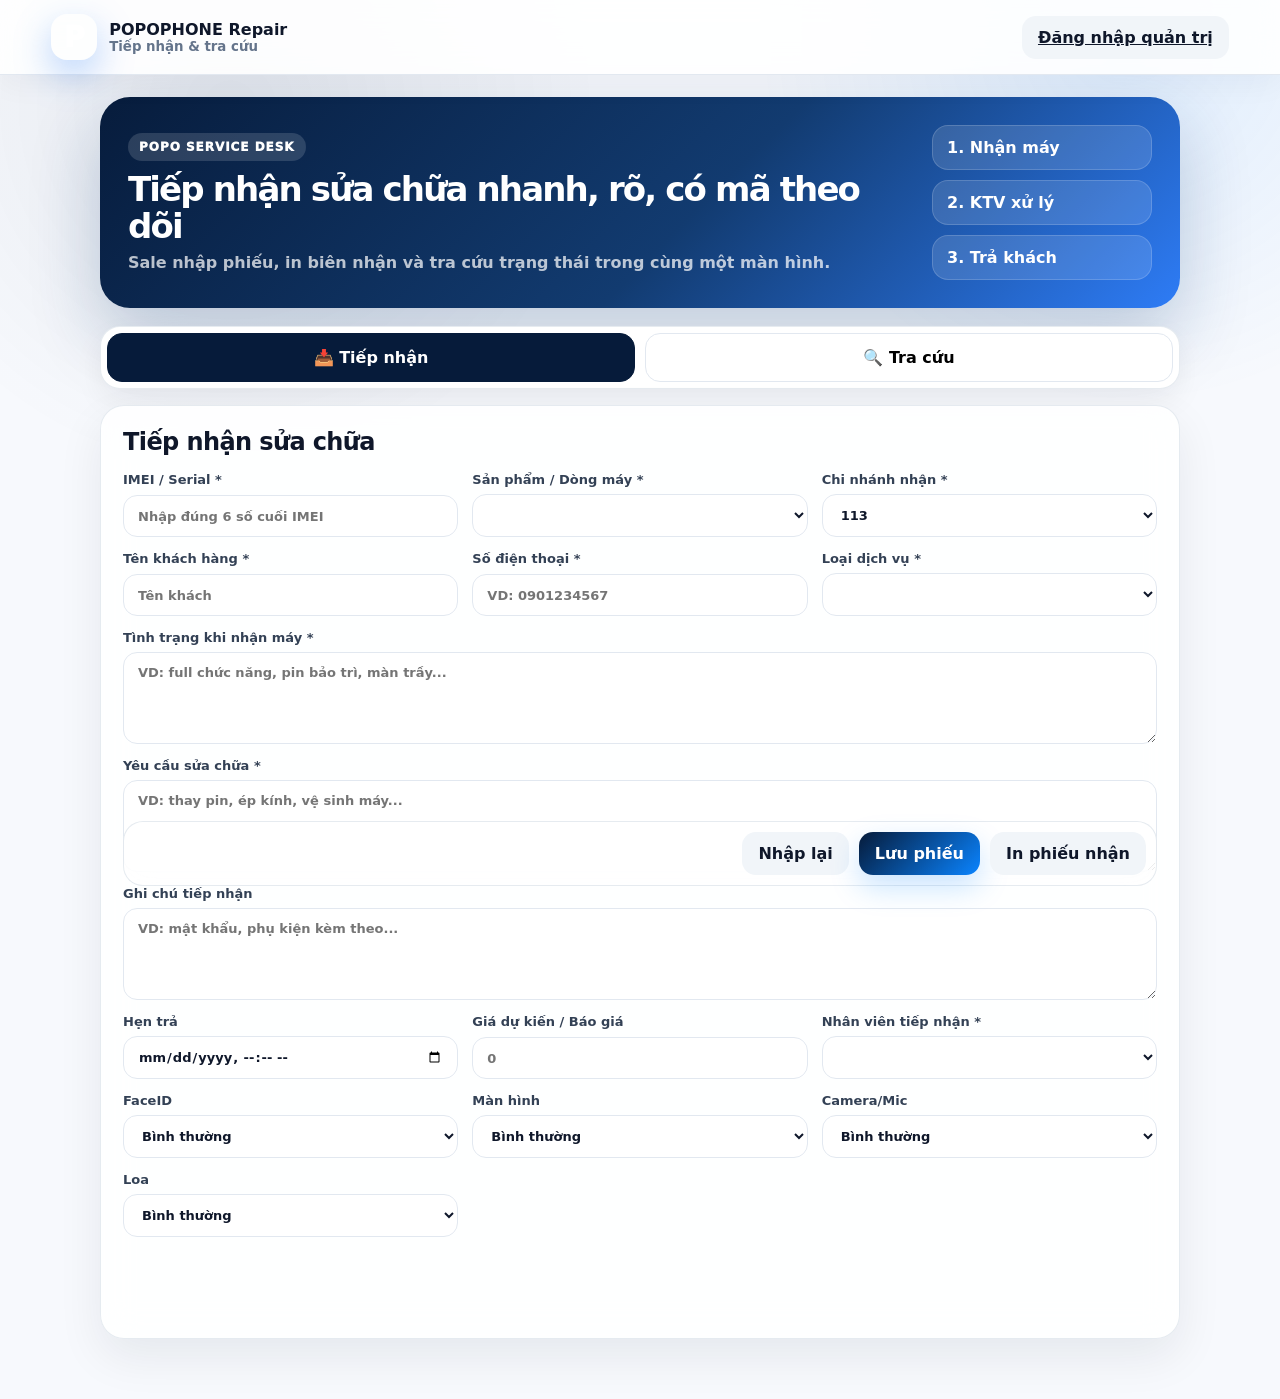
==== commit fca45927: "Add files via upload" ====
--- a/index.html
+++ b/index.html
@@ -19,6 +19,18 @@
   </header>
 
   <main class="public-main">
+    <section class="public-hero">
+      <div>
+        <span class="eyebrow">POPO Service Desk</span>
+        <h1>Tiếp nhận sửa chữa nhanh, rõ, có mã theo dõi</h1>
+        <p>Sale nhập phiếu, in biên nhận và tra cứu trạng thái trong cùng một màn hình.</p>
+      </div>
+      <div class="public-hero-steps">
+        <span>1. Nhận máy</span>
+        <span>2. KTV xử lý</span>
+        <span>3. Trả khách</span>
+      </div>
+    </section>
     <div class="mobile-tabs">
       <button class="active" data-public-tab="receive">📥 Tiếp nhận</button>
       <button data-public-tab="search">🔍 Tra cứu</button>
--- a/css/style.css
+++ b/css/style.css
@@ -1379,3 +1379,101 @@
 .supplier-materials{display:flex;flex-wrap:wrap;gap:8px}
 .supplier-materials span{background:#eef2ff;border:1px solid #dbe3ff;color:#1e3a8a;border-radius:999px;padding:6px 9px;font-size:12px}
 .supplier-materials b{margin-left:4px;color:#0f172a}
+
+/* Hoa hồng kỹ thuật */
+.warn-row { background: #fff7ed; }
+.warn-row td { border-color: #fed7aa; }
+
+/* V10.26 - Máy gửi xử lý / đối chiếu công kỹ thuật */
+.sent-repair-form {
+  align-items: end;
+}
+.sent-repair-form select,
+.sent-repair-form input {
+  min-height: 48px;
+}
+#sentRepairKpis.kpi-grid.compact {
+  margin-bottom: 14px;
+}
+#sentRepairList table th,
+#sentRepairList table td,
+#salaryAuditTable table th,
+#salaryAuditTable table td {
+  vertical-align: middle;
+}
+#sentRepairList .status-pill.done,
+#salaryAuditTable .status-pill.done {
+  background: #dcfce7;
+  color: #166534;
+}
+#sentRepairList .status-pill.wait,
+#salaryAuditTable .status-pill.wait {
+  background: #eff6ff;
+  color: #1d4ed8;
+}
+#sentRepairList .status-pill.warn,
+#salaryAuditTable .status-pill.warn {
+  background: #ffedd5;
+  color: #9a3412;
+}
+#sentRepairList .status-pill.danger,
+#salaryAuditTable .status-pill.danger {
+  background: #fee2e2;
+  color: #991b1b;
+}
+
+
+/* V10.30 - PDF xác nhận hoa hồng kỹ thuật */
+.commission-report-sheet { width: 210mm; min-height: 297mm; margin: 0 auto; background:#fff; color:#0f172a; border:1px solid #e2e8f0; border-radius:14px; padding:14mm; box-shadow:0 18px 50px rgba(15,23,42,.12); }
+.commission-report-sheet .report-title { display:flex; justify-content:space-between; gap:18px; align-items:flex-start; border-bottom:2px solid #1e3a8a; padding-bottom:14px; margin-bottom:14px; }
+.commission-report-sheet .report-title h1 { margin:0; color:#1e3a8a; letter-spacing:.08em; }
+.commission-report-sheet .report-title p { margin:4px 0 0; font-weight:800; }
+.commission-report-sheet .report-title span { display:block; margin-top:6px; color:#475569; }
+@media print {
+  .commission-report-sheet { width:auto !important; min-height:auto !important; border:0 !important; border-radius:0 !important; box-shadow:none !important; padding:0 !important; }
+}
+
+/* =========================================================
+   POPO OS V11 - premium operation UI layer
+   ========================================================= */
+:root {
+  --os-primary:#123B70;
+  --os-primary-2:#071C3C;
+  --os-accent:#2E7CF6;
+  --os-success:#15C26B;
+  --os-warning:#FFB020;
+  --os-danger:#F04438;
+  --os-bg:#F5F7FB;
+  --os-card:rgba(255,255,255,.88);
+  --os-glass:rgba(255,255,255,.72);
+  --os-text:#0B1220;
+  --os-muted:#6B7280;
+  --os-line:rgba(18,59,112,.1);
+}
+body { background:
+  radial-gradient(circle at top left, rgba(46,124,246,.13), transparent 34%),
+  radial-gradient(circle at 90% 12%, rgba(21,194,107,.10), transparent 28%),
+  var(--os-bg); }
+body.dark-mode {
+  --bg:#07111f; --card:#0d1729; --text:#e5edf8; --muted:#91a0b8; --line:rgba(255,255,255,.1);
+  --os-bg:#07111f; --os-card:rgba(13,23,41,.88); --os-glass:rgba(13,23,41,.72); --os-text:#e5edf8; --os-muted:#91a0b8; --os-line:rgba(255,255,255,.1);
+  background: radial-gradient(circle at top left, rgba(46,124,246,.22), transparent 36%), #07111f;
+}
+.app-shell{min-height:100vh;background:transparent}.sidebar{background:linear-gradient(180deg,#061b3a 0%,#09295a 55%,#071C3C 100%);border-right:0;box-shadow:16px 0 40px rgba(7,28,60,.18)}
+.brand{padding:18px 18px 12px}.brand h1{letter-spacing:.06em}.brand p{color:rgba(255,255,255,.62);font-weight:800}.brand-mark{box-shadow:0 14px 36px rgba(46,124,246,.35)}
+.nav button{border-radius:16px;margin:4px 10px;padding:13px 14px;color:rgba(255,255,255,.75);font-weight:850}.nav button:hover,.nav button.active{background:rgba(255,255,255,.13);color:#fff;box-shadow:inset 0 0 0 1px rgba(255,255,255,.12)}
+.sidebar-insight{margin:16px 14px;padding:16px;border-radius:22px;background:linear-gradient(135deg,rgba(46,124,246,.22),rgba(255,255,255,.09));color:#fff;border:1px solid rgba(255,255,255,.12)}
+.sidebar-insight span,.sidebar-insight small{display:block;color:rgba(255,255,255,.66);font-size:12px;font-weight:800}.sidebar-insight b{display:block;font-size:28px;margin:4px 0;font-weight:950}.user-card{margin:14px;border-radius:22px;background:rgba(255,255,255,.10);border:1px solid rgba(255,255,255,.12);color:#fff}.user-card small{color:rgba(255,255,255,.62)}
+.content{padding:22px}.topbar{position:sticky;top:0;z-index:20;margin:-22px -22px 22px;padding:18px 22px;background:rgba(245,247,251,.78);backdrop-filter:blur(18px);border-bottom:1px solid var(--os-line)}.dark-mode .topbar{background:rgba(7,17,31,.72)}
+#pageTitle{font-size:26px;letter-spacing:-.04em}.page-subtitle{margin:4px 0 0;color:var(--os-muted);font-weight:700;font-size:13px}.top-actions select,.top-actions button{min-height:44px}.theme-toggle{width:46px;padding:12px!important}
+.panel,.form-panel,.modern-card,.job-card,.cost-card{background:var(--os-card)!important;border:1px solid var(--os-line)!important;border-radius:24px!important;box-shadow:0 18px 46px rgba(15,23,42,.075)!important;backdrop-filter:blur(18px)}.dark-mode .panel,.dark-mode .form-panel,.dark-mode .modern-card,.dark-mode .job-card,.dark-mode .cost-card{box-shadow:0 18px 46px rgba(0,0,0,.22)!important}.panel-head h3,.panel-head h2{letter-spacing:-.025em}.panel-head p{color:var(--os-muted)}
+.executive-hero{display:grid;grid-template-columns:1fr auto;gap:20px;align-items:center;padding:28px;border-radius:30px;margin-bottom:18px;color:#fff;background:linear-gradient(135deg,#071C3C 0%,#123B70 54%,#2E7CF6 100%);box-shadow:0 28px 70px rgba(18,59,112,.28);position:relative;overflow:hidden}.executive-hero:after{content:"";position:absolute;right:-80px;top:-120px;width:300px;height:300px;border-radius:50%;background:rgba(255,255,255,.14)}.hero-copy,.hero-score{position:relative;z-index:1}.eyebrow{display:inline-flex;align-items:center;gap:8px;padding:7px 11px;border-radius:999px;background:rgba(46,124,246,.12);color:#2E7CF6;font-size:12px;font-weight:950;text-transform:uppercase;letter-spacing:.08em}.executive-hero .eyebrow{background:rgba(255,255,255,.14);color:#fff}.hero-copy h2{font-size:34px;line-height:1.08;margin:12px 0 8px;letter-spacing:-.055em}.hero-copy p{margin:0;color:rgba(255,255,255,.72);font-weight:700}.hero-score{width:118px;height:118px;border-radius:34px;display:grid;place-items:center;background:rgba(255,255,255,.14);border:1px solid rgba(255,255,255,.24);font-size:32px;font-weight:950;box-shadow:inset 0 0 0 1px rgba(255,255,255,.05)}
+.exec-grid{display:grid;grid-template-columns:repeat(4,minmax(0,1fr));gap:14px;margin-bottom:18px}.exec-card{position:relative;overflow:hidden;min-height:132px;padding:18px;border-radius:26px;background:var(--os-card);border:1px solid var(--os-line);box-shadow:0 18px 42px rgba(15,23,42,.07)}.exec-card:before{content:"";position:absolute;right:-24px;top:-26px;width:98px;height:98px;border-radius:50%;background:rgba(46,124,246,.12)}.exec-card span,.exec-card small{display:block;color:var(--os-muted);font-weight:850}.exec-card b{display:block;font-size:34px;margin:10px 0 8px;letter-spacing:-.05em}.exec-card.primary b{color:var(--os-accent)}.exec-card.danger b{color:var(--os-danger)}.exec-card.money b{color:var(--os-success)}.command-grid{margin-bottom:18px}.command-list{display:grid;gap:10px}.command-item{display:flex;align-items:center;justify-content:space-between;gap:12px;padding:13px 14px;border-radius:18px;background:#f8fafc;border:1px solid var(--os-line)}.dark-mode .command-item{background:rgba(255,255,255,.05)}.command-item b{font-size:15px}.command-item span{color:var(--os-muted);font-weight:750}.command-count{min-width:42px;height:42px;border-radius:15px;display:grid;place-items:center;font-weight:950;background:#eef2ff;color:#1d4ed8}.command-item.danger .command-count{background:#fee2e2;color:#991b1b}.command-item.warn .command-count{background:#ffedd5;color:#9a3412}.insight-grid{display:grid;grid-template-columns:repeat(2,minmax(0,1fr));gap:10px}.insight-card{padding:14px;border-radius:18px;background:#f8fafc;border:1px solid var(--os-line)}.dark-mode .insight-card{background:rgba(255,255,255,.05)}.insight-card span{display:block;color:var(--os-muted);font-size:12px;font-weight:900;text-transform:uppercase;letter-spacing:.04em}.insight-card b{display:block;margin-top:6px;font-size:18px;letter-spacing:-.03em}.insight-card small{display:block;margin-top:4px;color:var(--os-muted);font-weight:750}
+.kpi-card{border-radius:22px!important;border:1px solid var(--os-line)!important;background:linear-gradient(180deg,rgba(255,255,255,.92),rgba(255,255,255,.78))!important;box-shadow:0 12px 30px rgba(15,23,42,.06)}.dark-mode .kpi-card{background:rgba(255,255,255,.05)!important}.kpi-card b{letter-spacing:-.045em}.kpi-card.danger{box-shadow:0 12px 32px rgba(240,68,56,.12)!important}.kpi-card.warn{box-shadow:0 12px 32px rgba(255,176,32,.12)!important}.kpi-card.success{box-shadow:0 12px 32px rgba(21,194,107,.12)!important}.status-pill{border-radius:999px!important;font-weight:900!important;padding:7px 10px!important}.status-pill.done{background:#dcfce7!important;color:#166534!important}.status-pill.work{background:#dbeafe!important;color:#1d4ed8!important}.status-pill.wait,.status-pill.warn{background:#ffedd5!important;color:#9a3412!important}.status-pill.danger{background:#fee2e2!important;color:#991b1b!important}
+.table-wrap,.compact-table-wrap{border-radius:22px;overflow:auto}table{border-collapse:separate!important;border-spacing:0}th{background:#f8fafc!important;color:#475569!important;font-size:12px;text-transform:uppercase;letter-spacing:.05em}.dark-mode th{background:rgba(255,255,255,.06)!important;color:#aab7cc!important}td{border-bottom:1px solid var(--os-line)!important}tr:hover td{background:rgba(46,124,246,.035)}.mini-btn{border-radius:12px!important;font-weight:850!important}
+.mobile-list .compact-table-wrap{display:none}.mobile-list .list-summary{margin-bottom:12px}.mobile-list:has(.compact-table-wrap) .compact-table-wrap{display:none}.mobile-list:has(.compact-table-wrap)::after{content:"";display:block}.queue-section{margin:0 0 20px}.queue-section h3{display:flex;align-items:center;gap:8px;margin:0 0 12px;font-size:17px}.queue-section h3 span{display:inline-grid;place-items:center;min-width:28px;height:28px;border-radius:999px;background:#eef2ff;color:#1d4ed8;font-size:13px}.queue-grid{display:grid;grid-template-columns:repeat(auto-fill,minmax(290px,1fr));gap:14px}.job-card{padding:16px}.job-head{display:flex;align-items:flex-start;justify-content:space-between;gap:12px}.job-head h3{margin:0 0 4px;font-size:17px;letter-spacing:-.025em}.job-head p{margin:0;color:var(--os-muted);font-weight:750}.job-meta{display:grid;grid-template-columns:repeat(2,minmax(0,1fr));gap:8px;margin:14px 0}.job-meta span{padding:9px 10px;border-radius:14px;background:#f8fafc;color:#334155;font-size:13px;font-weight:800}.dark-mode .job-meta span{background:rgba(255,255,255,.06);color:#d7deea}.warning-line{margin:10px 0}.warn-chip{display:inline-flex;align-items:center;gap:5px;margin:2px;padding:6px 9px;border-radius:999px;background:#ffedd5;color:#9a3412;font-size:12px;font-weight:900}
+.public-main{max-width:1180px}.public-hero{display:grid;grid-template-columns:1fr auto;gap:20px;align-items:center;margin:22px 0 18px;padding:28px;border-radius:30px;background:linear-gradient(135deg,#071C3C,#123B70 55%,#2E7CF6);color:#fff;box-shadow:0 28px 70px rgba(18,59,112,.24)}.public-hero h1{font-size:34px;line-height:1.08;margin:10px 0 8px;letter-spacing:-.055em}.public-hero p{margin:0;color:rgba(255,255,255,.72);font-weight:750}.public-hero .eyebrow{color:#fff;background:rgba(255,255,255,.14)}.public-hero-steps{display:grid;gap:10px;min-width:220px}.public-hero-steps span{padding:12px 14px;border-radius:16px;background:rgba(255,255,255,.13);border:1px solid rgba(255,255,255,.16);font-weight:900}.public-header{box-shadow:0 10px 30px rgba(15,23,42,.04)}.public-brand .brand-mark{margin:0}.mobile-tabs{background:#fff;border:1px solid var(--os-line);border-radius:20px;padding:6px;box-shadow:0 12px 30px rgba(15,23,42,.06)}.mobile-tabs button{border-radius:15px!important;font-weight:900}.form-panel{padding:22px}.form-grid label span{font-weight:900;color:#334155}.dark-mode .form-grid label span{color:#d7deea}.form-actions{position:sticky;bottom:14px;background:rgba(255,255,255,.74);backdrop-filter:blur(14px);padding:10px;border-radius:20px;border:1px solid var(--os-line)}
+.login-page{background:radial-gradient(circle at 20% 15%,rgba(46,124,246,.36),transparent 32%),linear-gradient(135deg,#071C3C 0%,#123B70 45%,#f5f7fb 45%)}.login-card{border-radius:34px;box-shadow:0 30px 80px rgba(7,28,60,.24)}.login-card h1{letter-spacing:-.04em}.login-logo{width:70px;height:70px;border-radius:24px}
+@media (min-width: 860px){#statusList.mobile-list .compact-table-wrap{display:none!important}#statusList.mobile-list{display:block}.repair-card-grid{display:none}.repair-table{display:table}}
+@media (max-width: 1100px){.exec-grid{grid-template-columns:repeat(2,minmax(0,1fr))}.dashboard-grid-2.command-grid{grid-template-columns:1fr}.public-hero{grid-template-columns:1fr}.public-hero-steps{grid-template-columns:repeat(3,1fr)}}
+@media (max-width: 760px){.content{padding:12px}.topbar{margin:-12px -12px 14px;padding:14px;display:grid;gap:12px}.top-actions{display:grid;grid-template-columns:1fr auto;gap:8px}.top-actions .primary-btn,.top-actions a,.top-actions button:not(.theme-toggle){width:100%}.executive-hero{grid-template-columns:1fr;padding:22px}.hero-copy h2,.public-hero h1{font-size:27px}.hero-score{width:92px;height:92px;border-radius:26px;font-size:26px}.exec-grid{grid-template-columns:1fr}.insight-grid{grid-template-columns:1fr}.queue-grid{grid-template-columns:1fr}.public-hero{padding:22px}.public-hero-steps{grid-template-columns:1fr}.form-actions{display:grid;grid-template-columns:1fr}.table-wrap .repair-table thead{display:none}.table-wrap .repair-table,.table-wrap .repair-table tbody,.table-wrap .repair-table tr,.table-wrap .repair-table td{display:block;width:100%}.table-wrap .repair-table tr{margin:0 0 12px;padding:14px;border:1px solid var(--os-line);border-radius:20px;background:var(--os-card);box-shadow:0 12px 30px rgba(15,23,42,.06)}.table-wrap .repair-table td{border:0!important;padding:7px 0!important}.table-wrap .repair-table td:last-child{padding-top:12px!important}.sidebar{position:fixed;transform:translateX(-100%)}.content{margin-left:0!important}}
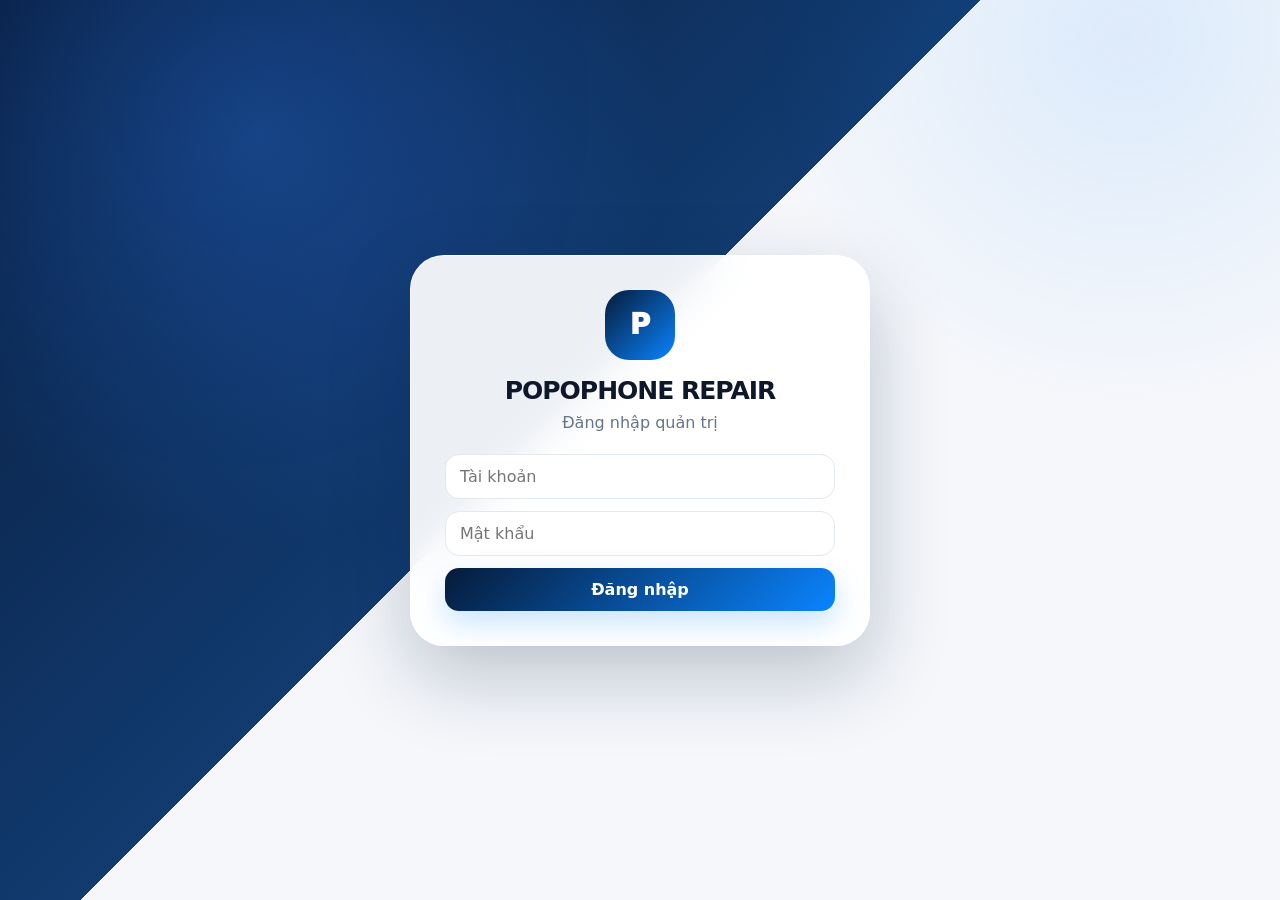
==== commit b3ca468b: "Add files via upload" ====
--- a/index.html
+++ b/index.html
@@ -3,197 +3,26 @@
 <head>
   <meta charset="UTF-8" />
   <meta name="viewport" content="width=device-width, initial-scale=1.0" />
-  <title>POPOPHONE Repair</title>
+  <title>Đăng nhập POPOPHONE Repair</title>
   <link rel="stylesheet" href="css/style.css" />
 </head>
-<body class="public-body">
-  <header class="public-header">
-    <div class="public-brand">
-      <div class="brand-mark">P</div>
-      <div>
-        POPOPHONE Repair
-        <small>Tiếp nhận & tra cứu</small>
-      </div>
-    </div>
-    <a class="ghost-btn" href="login.html">Đăng nhập quản trị</a>
-  </header>
+<body class="login-page">
+  <main class="login-shell">
+    <section class="login-card">
+      <div class="login-logo">P</div>
+      <h1>POPOPHONE REPAIR </h1>
+      <p>Đăng nhập quản trị</p>
 
-  <main class="public-main">
-    <section class="public-hero">
-      <div>
-        <span class="eyebrow">POPO Service Desk</span>
-        <h1>Tiếp nhận sửa chữa nhanh, rõ, có mã theo dõi</h1>
-        <p>Sale nhập phiếu, in biên nhận và tra cứu trạng thái trong cùng một màn hình.</p>
-      </div>
-      <div class="public-hero-steps">
-        <span>1. Nhận máy</span>
-        <span>2. KTV xử lý</span>
-        <span>3. Trả khách</span>
-      </div>
-    </section>
-    <div class="mobile-tabs">
-      <button class="active" data-public-tab="receive">📥 Tiếp nhận</button>
-      <button data-public-tab="search">🔍 Tra cứu</button>
-    </div>
-
-    <section id="receive" class="public-tab form-panel">
-      <div class="panel-head">
-        <div>
-          <h2>Tiếp nhận sửa chữa</h2>
-        </div>
-      </div>
-
-      <form id="receiveForm" class="form-grid">
-        <label>
-          <span>IMEI / Serial *</span>
-          <input name="imei" required inputmode="numeric" maxlength="6" pattern="\d{6}" placeholder="Nhập đúng 6 số cuối IMEI" autocomplete="off" />
-          
-        </label>
-
-        <label>
-          <span>Sản phẩm / Dòng máy *</span>
-          <select name="product" id="receiveProduct" required></select>
-        </label>
-
-        <label>
-          <span>Chi nhánh nhận *</span>
-          <select name="branch" required>
-            <option>113</option>
-            <option>148</option>
-          </select>
-        </label>
-
-        <label>
-          <span>Tên khách hàng *</span>
-          <input name="customer" required placeholder="Tên khách" />
-        </label>
-
-        <label>
-          <span>Số điện thoại *</span>
-          <input name="phone" required inputmode="numeric" maxlength="10" pattern="0\d{9}" placeholder="VD: 0901234567" autocomplete="off" />
-          
-        </label>
-
-        <label>
-          <span>Loại dịch vụ *</span>
-          <select name="serviceType" id="receiveServiceType" required></select>
-        </label>
-
-        <label class="span-3">
-          <span>Tình trạng khi nhận máy *</span>
-          <textarea name="receiveStatus" required placeholder="VD: full chức năng, pin bảo trì, màn trầy..."></textarea>
-        </label>
-
-        <label class="span-3">
-          <span>Yêu cầu sửa chữa *</span>
-          <textarea name="request" required placeholder="VD: thay pin, ép kính, vệ sinh máy..."></textarea>
-        </label>
-
-        <label class="span-3">
-          <span>Ghi chú tiếp nhận</span>
-          <textarea name="receiveNote" placeholder="VD: mật khẩu, phụ kiện kèm theo..."></textarea>
-        </label>
-
-        <label>
-          <span>Hẹn trả</span>
-          <input name="appointment" type="datetime-local" />
-        </label>
-
-        <label>
-          <span>Giá dự kiến / Báo giá</span>
-          <input name="estimate" type="number" placeholder="0" />
-        </label>
-
-        <label>
-          <span>Nhân viên tiếp nhận *</span>
-          <select name="staff" id="receiveStaff" required></select>
-        </label>
-
-        <label>
-          <span>FaceID</span>
-          <select name="faceId">
-            <option>Bình thường</option>
-            <option>Lỗi</option>
-            <option>Không test được</option>
-          </select>
-        </label>
-
-        <label>
-          <span>Màn hình</span>
-          <select name="screen">
-            <option>Bình thường</option>
-            <option>Lỗi</option>
-            <option>Không test được</option>
-          </select>
-        </label>
-
-        <label>
-          <span>Camera/Mic</span>
-          <select name="cameraMic">
-            <option>Bình thường</option>
-            <option>Lỗi</option>
-            <option>Không test được</option>
-          </select>
-        </label>
-
-        <label>
-          <span>Loa</span>
-          <select name="speaker">
-            <option>Bình thường</option>
-            <option>Lỗi</option>
-            <option>Không test được</option>
-          </select>
-        </label>
-
-        <div class="form-actions">
-          <button type="reset" class="ghost-btn">Nhập lại</button>
-          <button type="submit" class="primary-btn">Lưu phiếu</button>
-          <button id="btnPrint" type="button" class="ghost-btn">In phiếu nhận</button>
-        </div>
+      <form id="loginForm" class="login-form">
+        <input id="username" placeholder="Tài khoản" autocomplete="username" />
+        <input id="password" type="password" placeholder="Mật khẩu" autocomplete="current-password" />
+        <button class="primary-btn" type="submit">Đăng nhập</button>
       </form>
-    </section>
-
-    <section id="search" class="public-tab form-panel hidden">
-      <div class="panel-head">
-        <div>
-          <h2>Tra cứu sửa chữa</h2>
-          <p>Tìm nhanh theo mã sửa chữa, IMEI, SĐT hoặc tên khách hàng.</p>
-        </div>
-      </div>
-
-      <div class="search-row" style="grid-template-columns: 1fr auto;">
-        <input id="publicKeyword" placeholder="Nhập mã SC / IMEI / SĐT / tên khách" />
-        <button class="primary-btn" onclick="publicSearch()">Tìm</button>
-      </div>
-
-      <div class="table-wrap">
-        <table>
-          <thead>
-            <tr>
-              <th>Mã</th>
-              <th>Máy</th>
-              <th>Khách</th>
-              <th>SĐT</th>
-              <th>Dịch vụ sửa chữa</th>
-              <th>Trạng thái</th>
-              <th>Hẹn trả</th>
-              <th>Báo giá</th>
-              <th>Xem</th>
-            </tr>
-          </thead>
-          <tbody id="publicResults">
-            <tr><td colspan="9">Nhập từ khóa để tra cứu.</td></tr>
-          </tbody>
-        </table>
-      </div>
     </section>
   </main>
 
-  <div id="modal" class="modal"></div>
-  <div id="printArea" class="print-area"></div>
-
   <script src="js/config.js"></script>
   <script src="js/mock.js"></script>
-  <script src="js/public.js"></script>
+  <script src="js/auth.js"></script>
 </body>
 </html>
--- a/css/style.css
+++ b/css/style.css
@@ -1477,3 +1477,976 @@
 @media (min-width: 860px){#statusList.mobile-list .compact-table-wrap{display:none!important}#statusList.mobile-list{display:block}.repair-card-grid{display:none}.repair-table{display:table}}
 @media (max-width: 1100px){.exec-grid{grid-template-columns:repeat(2,minmax(0,1fr))}.dashboard-grid-2.command-grid{grid-template-columns:1fr}.public-hero{grid-template-columns:1fr}.public-hero-steps{grid-template-columns:repeat(3,1fr)}}
 @media (max-width: 760px){.content{padding:12px}.topbar{margin:-12px -12px 14px;padding:14px;display:grid;gap:12px}.top-actions{display:grid;grid-template-columns:1fr auto;gap:8px}.top-actions .primary-btn,.top-actions a,.top-actions button:not(.theme-toggle){width:100%}.executive-hero{grid-template-columns:1fr;padding:22px}.hero-copy h2,.public-hero h1{font-size:27px}.hero-score{width:92px;height:92px;border-radius:26px;font-size:26px}.exec-grid{grid-template-columns:1fr}.insight-grid{grid-template-columns:1fr}.queue-grid{grid-template-columns:1fr}.public-hero{padding:22px}.public-hero-steps{grid-template-columns:1fr}.form-actions{display:grid;grid-template-columns:1fr}.table-wrap .repair-table thead{display:none}.table-wrap .repair-table,.table-wrap .repair-table tbody,.table-wrap .repair-table tr,.table-wrap .repair-table td{display:block;width:100%}.table-wrap .repair-table tr{margin:0 0 12px;padding:14px;border:1px solid var(--os-line);border-radius:20px;background:var(--os-card);box-shadow:0 12px 30px rgba(15,23,42,.06)}.table-wrap .repair-table td{border:0!important;padding:7px 0!important}.table-wrap .repair-table td:last-child{padding-top:12px!important}.sidebar{position:fixed;transform:translateX(-100%)}.content{margin-left:0!important}}
+
+
+/* V11.1 Mobile navigation fix */
+.mobile-menu-fab, .sidebar-overlay, .mobile-sidebar-head { display: none; }
+@media (max-width: 760px) {
+  .mobile-menu-fab {
+    display: inline-flex;
+    position: fixed;
+    left: 14px;
+    bottom: 18px;
+    z-index: 1200;
+    width: 54px;
+    height: 54px;
+    align-items: center;
+    justify-content: center;
+    border: 0;
+    border-radius: 18px;
+    color: #fff;
+    font-size: 24px;
+    font-weight: 950;
+    background: linear-gradient(135deg, var(--navy), var(--blue));
+    box-shadow: 0 18px 42px rgba(18,59,112,.35);
+  }
+  .mobile-sidebar-head {
+    display: flex;
+    align-items: center;
+    justify-content: space-between;
+    padding: 2px 0 8px;
+    color: rgba(255,255,255,.78);
+    font-size: 13px;
+    font-weight: 900;
+    letter-spacing: .02em;
+    text-transform: uppercase;
+  }
+  .mobile-sidebar-head button {
+    width: 38px;
+    height: 38px;
+    border: 0;
+    border-radius: 14px;
+    color: #fff;
+    font-size: 25px;
+    line-height: 1;
+    background: rgba(255,255,255,.13);
+  }
+  .sidebar {
+    left: 0;
+    top: 0;
+    z-index: 1150;
+    width: min(86vw, 340px);
+    max-width: 340px;
+    height: 100dvh;
+    overflow-y: auto;
+    padding: 18px;
+    transition: transform .24s ease;
+    transform: translateX(-105%) !important;
+  }
+  body.mobile-menu-open .sidebar { transform: translateX(0) !important; }
+  .sidebar-overlay {
+    display: none;
+    position: fixed;
+    inset: 0;
+    z-index: 1100;
+    background: rgba(2, 6, 23, .48);
+    backdrop-filter: blur(6px);
+  }
+  body.mobile-menu-open .sidebar-overlay { display: block; }
+  body.mobile-menu-open { overflow: hidden; }
+  .nav { gap: 6px; }
+  .nav button {
+    min-height: 48px;
+    font-size: 15px;
+  }
+  .content { padding-bottom: 84px !important; }
+}
+
+/* ================================
+   V11.5 EXECUTIVE REPORT PDF
+   Phong cách tạp chí điều hành, hạn chế bảng, tối ưu A4.
+================================ */
+.exec-report-book {
+  display: grid;
+  gap: 22px;
+  color: #08204a;
+  font-family: Inter, Arial, sans-serif;
+}
+.exec-page {
+  position: relative;
+  width: 210mm;
+  min-height: 297mm;
+  margin: 0 auto;
+  padding: 17mm 16mm 14mm;
+  overflow: hidden;
+  background:
+    radial-gradient(circle at 90% 4%, rgba(46,124,246,.12), transparent 28%),
+    linear-gradient(180deg, #ffffff 0%, #f8fbff 100%);
+  border: 1px solid #dbe7f7;
+  border-radius: 18px;
+  box-shadow: 0 22px 70px rgba(8,32,74,.16);
+  page-break-after: always;
+  break-after: page;
+}
+.exec-page::before {
+  content: "";
+  position: absolute;
+  inset: 0 auto 0 0;
+  width: 7px;
+  background: linear-gradient(180deg, #061b3a, #0f5bd7, #061b3a);
+}
+.exec-cover {
+  display: flex;
+  flex-direction: column;
+  justify-content: space-between;
+  color: #fff;
+  background:
+    linear-gradient(118deg, rgba(6,27,58,.96) 0%, rgba(8,42,91,.94) 48%, rgba(248,251,255,.2) 49%, rgba(248,251,255,.16) 100%),
+    radial-gradient(circle at 92% 14%, rgba(46,124,246,.6), transparent 25%),
+    linear-gradient(135deg, #061b3a, #0b3c7c);
+}
+.exec-cover::before { width: 0; }
+.exec-cover::after {
+  content: "P";
+  position: absolute;
+  right: 18mm;
+  top: 15mm;
+  font-size: 170mm;
+  line-height: 1;
+  font-weight: 1000;
+  opacity: .055;
+}
+.exec-cover-brand, .exec-cover-meta, .exec-cover-footer { position: relative; z-index: 1; }
+.exec-cover-brand {
+  display: flex;
+  align-items: center;
+  gap: 12px;
+  letter-spacing: .02em;
+}
+.exec-logo-mark {
+  width: 46px;
+  height: 46px;
+  border: 2px solid rgba(255,255,255,.85);
+  border-radius: 15px;
+  display: grid;
+  place-items: center;
+  font-size: 28px;
+  font-weight: 1000;
+}
+.exec-cover-brand b { display:block; font-size: 24px; }
+.exec-cover-brand span { display:block; color: rgba(255,255,255,.74); font-size: 11px; text-transform: uppercase; font-weight: 800; }
+.exec-cover-title { position: relative; z-index: 1; max-width: 118mm; }
+.exec-cover-title span { color: #ffcf66; font-size: 19px; font-weight: 1000; letter-spacing: .08em; }
+.exec-cover-title h1 { margin: 12px 0; font-size: 52px; line-height: .96; letter-spacing: -.06em; }
+.exec-cover-title p { margin: 0; font-size: 19px; color: rgba(255,255,255,.86); font-weight: 800; }
+.exec-cover-meta { display: grid; grid-template-columns: repeat(2, minmax(0, 1fr)); gap: 16px; max-width: 105mm; }
+.exec-cover-meta div { border-top: 1px solid rgba(255,255,255,.3); padding-top: 10px; }
+.exec-cover-meta span { display:block; font-size: 11px; color: rgba(255,255,255,.62); text-transform: uppercase; font-weight: 900; }
+.exec-cover-meta b { display:block; margin-top: 4px; font-size: 16px; }
+.exec-cover-footer { font-size: 10px; letter-spacing: .1em; color: rgba(255,255,255,.62); font-weight: 900; }
+.exec-page-head {
+  display: grid;
+  grid-template-columns: 62px 1fr auto;
+  align-items: start;
+  gap: 14px;
+  margin-bottom: 18px;
+}
+.exec-number {
+  height: 58px;
+  border-radius: 0 0 18px 0;
+  background: linear-gradient(135deg, #061b3a, #0f5bd7);
+  color: #fff;
+  display: grid;
+  place-items: center;
+  font-size: 30px;
+  font-weight: 1000;
+  box-shadow: 0 14px 26px rgba(15,91,215,.23);
+}
+.exec-page-head h2 { margin: 0; font-size: 26px; letter-spacing: -.045em; color: #061b3a; }
+.exec-page-head p { margin: 5px 0 0; color: #64748b; font-weight: 800; }
+.exec-mini-brand { color:#0f5bd7; font-weight:1000; letter-spacing:.05em; font-size: 12px; }
+.exec-kpi-grid { display:grid; grid-template-columns: repeat(3, 1fr); gap: 12px; margin-bottom: 16px; }
+.exec-kpi {
+  min-height: 100px;
+  border: 1px solid #dbe7f7;
+  border-radius: 20px;
+  padding: 13px;
+  background: rgba(255,255,255,.82);
+  box-shadow: 0 12px 30px rgba(8,32,74,.06);
+}
+.exec-kpi-icon {
+  width: 34px;
+  height: 34px;
+  border-radius: 14px;
+  background: #eef5ff;
+  display: grid;
+  place-items: center;
+  font-size: 18px;
+  margin-bottom: 9px;
+}
+.exec-kpi span { display:block; color:#64748b; font-size: 10px; font-weight:1000; text-transform:uppercase; letter-spacing:.04em; }
+.exec-kpi b { display:block; margin-top: 5px; color:#061b3a; font-size: 24px; letter-spacing:-.045em; }
+.exec-kpi em { display:block; margin-top: 4px; color:#64748b; font-style:normal; font-size: 11px; font-weight:800; }
+.exec-kpi.ok .exec-kpi-icon { background:#eafaf1; }
+.exec-kpi.warn .exec-kpi-icon { background:#fff7dc; }
+.exec-kpi.danger .exec-kpi-icon { background:#fff1f0; }
+.exec-kpi.money .exec-kpi-icon { background:#eafaf1; }
+.exec-two-col { display:grid; grid-template-columns: 1fr 1fr; gap: 14px; margin-bottom: 14px; }
+.exec-panel, .exec-note, .exec-feature-card, .exec-quote {
+  border: 1px solid #dbe7f7;
+  border-radius: 22px;
+  background: rgba(255,255,255,.88);
+  padding: 15px;
+  box-shadow: 0 12px 34px rgba(8,32,74,.06);
+  break-inside: avoid;
+}
+.exec-panel h3, .exec-note h3 { margin: 0 0 12px; color:#061b3a; font-size: 15px; letter-spacing:-.02em; }
+.exec-rank-row {
+  display:grid;
+  grid-template-columns: 32px 1fr auto;
+  align-items:center;
+  gap: 10px;
+  padding: 9px 0;
+  border-bottom: 1px solid #edf3fb;
+}
+.exec-rank-row:last-child { border-bottom:0; }
+.exec-rank-no {
+  width: 28px; height: 28px; border-radius: 10px;
+  display:grid; place-items:center;
+  background:#eef5ff; color:#0f5bd7; font-weight:1000;
+}
+.exec-rank-main b { display:block; color:#061b3a; font-size: 12px; margin-bottom: 5px; }
+.exec-rank-main small { display:block; margin: -2px 0 5px; color:#64748b; font-size:10px; font-weight:800; }
+.exec-rank-value { text-align:right; min-width: 54px; }
+.exec-rank-value b { display:block; color:#061b3a; font-size: 17px; }
+.exec-rank-value span { display:block; color:#64748b; font-size: 9.5px; font-weight:800; }
+.exec-bar { display:block; width:100%; height: 8px; border-radius: 999px; background:#edf3fb; overflow:hidden; }
+.exec-bar i { display:block; height:100%; border-radius:999px; background: linear-gradient(90deg, #0f5bd7, #2e7cf6); }
+.exec-bar i.gold { background: linear-gradient(90deg, #f59e0b, #facc15); }
+.exec-donut {
+  --p: 0;
+  width: 132px;
+  height: 132px;
+  margin: 8px auto 12px;
+  border-radius: 50%;
+  display:grid;
+  place-items:center;
+  background: conic-gradient(#0f5bd7 calc(var(--p) * 1%), #e8f0fb 0);
+  position: relative;
+}
+.exec-donut::before { content:""; position:absolute; inset:18px; background:#fff; border-radius:50%; box-shadow: inset 0 0 0 1px #e8f0fb; }
+.exec-donut b, .exec-donut span { position:relative; z-index:1; text-align:center; }
+.exec-donut b { font-size: 25px; color:#061b3a; }
+.exec-donut span { display:block; margin-top: 30px; position:absolute; top:55px; font-size: 10px; color:#64748b; font-weight:900; }
+.exec-center { text-align:center; }
+.exec-muted { margin: 0; color:#64748b; font-size: 11px; line-height:1.45; font-weight:700; }
+.exec-note ul, .exec-decision-list { margin:0; padding:0; list-style:none; display:grid; gap: 8px; }
+.exec-note li, .exec-decision-list li {
+  display:grid;
+  grid-template-columns: 18px 1fr;
+  gap: 8px;
+  align-items:start;
+  color:#1f3558;
+  font-size: 12px;
+  line-height:1.45;
+  font-weight:750;
+}
+.exec-note li span, .exec-decision-list li span { width: 16px; height:16px; border-radius:50%; margin-top:1px; background:#2e7cf6; box-shadow: inset 0 0 0 4px #dbeafe; }
+.exec-note li.ok span, .exec-decision-list li.ok span { background:#16a34a; box-shadow: inset 0 0 0 4px #dcfce7; }
+.exec-note li.warn span, .exec-decision-list li.warn span { background:#f59e0b; box-shadow: inset 0 0 0 4px #fef3c7; }
+.exec-note li.danger span, .exec-decision-list li.danger span { background:#dc2626; box-shadow: inset 0 0 0 4px #fee2e2; }
+.exec-note.amber { background:#fffaf0; border-color:#fde68a; }
+.exec-tech-row { display:grid; grid-template-columns: 36px 1fr auto; gap: 10px; align-items:center; padding: 10px 0; border-bottom:1px solid #edf3fb; }
+.exec-tech-row:last-child { border-bottom:0; }
+.exec-avatar { width:34px; height:34px; border-radius:14px; background:#e8f0fb; color:#0f5bd7; font-weight:1000; display:grid; place-items:center; }
+.exec-tech-row b { color:#061b3a; }
+.exec-tech-row span { display:block; color:#64748b; font-size:10px; font-weight:800; }
+.exec-status-item { display:flex; align-items:center; justify-content:space-between; border-radius:18px; padding: 13px; margin-bottom: 10px; border:1px solid #e8f0fb; background:#f8fbff; }
+.exec-status-item b { color:#061b3a; }
+.exec-status-item span { font-weight:1000; }
+.exec-status-item.ok span { color:#16a34a; }
+.exec-status-item.warn span, .exec-status-item.part span { color:#f59e0b; }
+.exec-status-item.danger span { color:#dc2626; }
+.exec-feature-card { display:grid; grid-template-columns: 72px 1fr; align-items:center; gap: 14px; margin-bottom:14px; background: linear-gradient(135deg, #fff, #eef5ff); }
+.exec-trophy { font-size: 48px; text-align:center; }
+.exec-feature-card span { color:#64748b; font-size:11px; font-weight:1000; text-transform:uppercase; }
+.exec-feature-card h3 { margin: 4px 0; color:#061b3a; font-size: 24px; }
+.exec-feature-card p { margin:0; color:#1f3558; line-height:1.45; font-weight:700; }
+.exec-order-card { display:grid; grid-template-columns: 36px 1fr; gap: 10px; align-items:center; padding: 11px; margin-bottom: 10px; border-radius:18px; background:#f8fbff; border:1px solid #e8f0fb; }
+.exec-order-card div:first-child { width:34px; height:34px; display:grid; place-items:center; background:#eef5ff; border-radius:12px; }
+.exec-order-card b { display:block; color:#061b3a; }
+.exec-order-card span { color:#64748b; font-size:11px; font-weight:800; }
+.exec-machine-alert { display:grid; grid-template-columns: 34px 1fr; gap: 10px; padding: 12px; border-radius:18px; margin-bottom:10px; border:1px solid #e8f0fb; }
+.exec-machine-alert.danger { background:#fff5f5; border-color:#fecaca; }
+.exec-machine-alert.warn { background:#fffaf0; border-color:#fde68a; }
+.exec-machine-alert b { display:block; color:#061b3a; }
+.exec-machine-alert span { display:block; color:#475569; font-size:11px; font-weight:800; margin-top: 2px; }
+.exec-machine-alert em { display:inline-block; margin-top: 7px; color:#dc2626; font-style:normal; font-size:10px; font-weight:1000; text-transform:uppercase; }
+.exec-quote { margin-top: 14px; display:grid; grid-template-columns: 50px 1fr; align-items:start; background:#f8fbff; }
+.exec-quote b { font-size:70px; line-height:.8; color:#0f5bd7; }
+.exec-quote p { margin: 0; color:#1f3558; font-size:14px; line-height:1.55; font-weight:800; }
+.exec-quote span { display:block; margin-top: 10px; color:#0f5bd7; font-weight:1000; text-align:right; }
+.exec-sign-row { display:grid; grid-template-columns:1fr 1fr; gap: 35px; margin-top: 28px; text-align:center; }
+.exec-sign-row div { border-top:1px dashed #94a3b8; padding-top:9px; min-height:50px; }
+.exec-sign-row b { display:block; color:#061b3a; }
+.exec-sign-row span { display:block; color:#64748b; font-size:10px; font-weight:800; margin-top:2px; }
+.exec-empty { padding: 18px; border-radius:18px; background:#f8fbff; color:#64748b; font-weight:800; text-align:center; border:1px dashed #c9d8ed; }
+.exec-empty.ok { color:#16a34a; background:#f0fdf4; border-color:#bbf7d0; }
+.exec-footer { position:absolute; left:16mm; right:16mm; bottom:7mm; display:flex; align-items:center; justify-content:space-between; color:#64748b; font-size:10px; font-weight:900; }
+.exec-footer b { width:34px; height:28px; border-radius:12px 0 12px 0; background:#061b3a; color:#fff; display:grid; place-items:center; font-size:12px; }
+
+@media (max-width: 900px) {
+  .exec-page { width: 100%; min-width: 760px; padding: 24px; }
+  .exec-report-book { overflow:auto; }
+}
+
+@media print {
+  @page { size: A4; margin: 0; }
+  body { background:#fff !important; -webkit-print-color-adjust: exact !important; print-color-adjust: exact !important; }
+  body > *:not(.print-area) { display:none !important; }
+  .print-area { display:block !important; position:static !important; width:100% !important; height:auto !important; overflow:visible !important; background:#fff !important; }
+  .exec-report-book { display:block !important; gap:0 !important; }
+  .exec-page {
+    width:210mm !important;
+    min-height:297mm !important;
+    height:297mm !important;
+    margin:0 !important;
+    border:0 !important;
+    border-radius:0 !important;
+    box-shadow:none !important;
+    page-break-after: always !important;
+    break-after: page !important;
+  }
+  .exec-page:last-child { page-break-after: auto !important; break-after:auto !important; }
+  .report-preview-wrap { display:none !important; }
+}
+
+
+/* V12.4 - Bộ lọc thời gian gọn trong topbar, không thay đổi khung topbar gốc */
+.topbar-heading { min-width: 235px; }
+.top-actions {
+  align-items: center;
+  justify-content: flex-end;
+  flex-wrap: wrap;
+}
+.overview-inline-filters {
+  display: flex;
+  align-items: center;
+  gap: 7px;
+  padding: 4px;
+  border: 1px solid var(--os-line, var(--line));
+  border-radius: 14px;
+  background: var(--os-card, var(--card));
+}
+.overview-inline-filters select,
+.overview-inline-filters input {
+  width: 142px;
+  min-height: 40px;
+  height: 40px;
+  padding: 0 10px;
+  border: 1px solid var(--os-line, var(--line));
+  border-radius: 10px;
+  background: var(--os-card, var(--card));
+  color: var(--text);
+  font: inherit;
+  font-size: 13px;
+  font-weight: 800;
+  outline: none;
+}
+#overviewMode { width: 145px; }
+.overview-compact-input { display: inline-flex; flex: 0 0 auto; }
+.overview-filter-reset {
+  width: 40px;
+  min-width: 40px;
+  min-height: 40px !important;
+  height: 40px;
+  padding: 0 !important;
+  border-radius: 10px !important;
+  font-size: 18px;
+  line-height: 1;
+}
+.overview-data-status {
+  margin: 3px 0 0 !important;
+  color: var(--muted);
+  font-size: 11px !important;
+  font-weight: 750;
+}
+.overview-data-status.error { color: var(--red, #dc2626); }
+.sr-only {
+  position: absolute !important;
+  width: 1px !important;
+  height: 1px !important;
+  padding: 0 !important;
+  margin: -1px !important;
+  overflow: hidden !important;
+  clip: rect(0, 0, 0, 0) !important;
+  white-space: nowrap !important;
+  border: 0 !important;
+}
+.business-grid .kpi-card b,
+#businessGrid .kpi-card b { overflow-wrap: anywhere; }
+
+@media (max-width: 1280px) {
+  .topbar { align-items: flex-start; }
+  .top-actions { max-width: 780px; }
+}
+@media (max-width: 900px) {
+  .topbar { flex-direction: column; align-items: stretch; }
+  .top-actions { width: 100%; justify-content: flex-start; max-width: none; }
+}
+@media (max-width: 760px) {
+  .overview-inline-filters {
+    grid-column: 1 / -1;
+    display: grid !important;
+    grid-template-columns: minmax(0, 1fr) 40px;
+    width: 100%;
+  }
+  .overview-inline-filters select,
+  .overview-inline-filters input,
+  .overview-compact-input { width: 100%; }
+  .overview-compact-input { grid-column: 1 / -1; }
+  .overview-filter-reset { grid-column: 2; grid-row: 1; }
+  #globalBranch { grid-column: 1 / -1; width: 100%; }
+}
+
+/* =========================================================
+   V12.5 LAPTOP HEIGHT / RESPONSIVE SCROLL FIX
+   - Desktop shell is locked to the visible viewport.
+   - Main content scrolls vertically instead of being clipped.
+   - Sidebar menu scrolls independently.
+   - User / logout card always stays visible at the bottom.
+========================================================= */
+@media (min-width: 981px) {
+  html,
+  body {
+    height: 100%;
+  }
+
+  body {
+    overflow: hidden;
+  }
+
+  .app-shell {
+    height: 100vh;
+    height: 100dvh;
+    min-height: 0;
+    overflow: hidden;
+  }
+
+  .sidebar {
+    position: sticky;
+    top: 0;
+    height: 100vh;
+    height: 100dvh;
+    min-height: 0;
+    overflow: hidden;
+    padding: 0;
+    gap: 0;
+  }
+
+  .sidebar .brand {
+    flex: 0 0 auto;
+  }
+
+  .sidebar .nav {
+    flex: 1 1 auto;
+    min-height: 0;
+    overflow-x: hidden;
+    overflow-y: auto;
+    overscroll-behavior: contain;
+    padding: 0 4px 8px;
+    scrollbar-width: thin;
+    scrollbar-color: rgba(255,255,255,.24) transparent;
+  }
+
+  .sidebar .nav::-webkit-scrollbar {
+    width: 6px;
+  }
+
+  .sidebar .nav::-webkit-scrollbar-thumb {
+    border-radius: 999px;
+    background: rgba(255,255,255,.24);
+  }
+
+  .sidebar .nav::-webkit-scrollbar-track {
+    background: transparent;
+  }
+
+  .sidebar .sidebar-insight,
+  .sidebar .user-card {
+    flex: 0 0 auto;
+  }
+
+  .sidebar .user-card {
+    margin-top: 0;
+  }
+
+  .content {
+    min-width: 0;
+    min-height: 0;
+    height: 100vh;
+    height: 100dvh;
+    overflow-x: hidden;
+    overflow-y: auto;
+    overscroll-behavior: contain;
+    scrollbar-gutter: stable;
+  }
+}
+
+/* Compact spacing for common 13-inch laptop heights. */
+@media (min-width: 981px) and (max-height: 850px) {
+  .brand {
+    padding: 13px 16px 8px;
+  }
+
+  .brand-mark {
+    width: 40px;
+    height: 40px;
+    border-radius: 14px;
+  }
+
+  .brand h1 {
+    font-size: 16px;
+  }
+
+  .brand p {
+    font-size: 11px;
+  }
+
+  .nav button {
+    min-height: 39px;
+    margin: 2px 8px;
+    padding: 9px 12px;
+    border-radius: 13px;
+    font-size: 13px;
+  }
+
+  .sidebar-insight {
+    margin: 8px 12px;
+    padding: 10px 13px;
+    border-radius: 17px;
+  }
+
+  .sidebar-insight b {
+    margin: 2px 0;
+    font-size: 22px;
+  }
+
+  .sidebar-insight span,
+  .sidebar-insight small {
+    font-size: 10px;
+  }
+
+  .user-card {
+    margin: 8px 12px 12px;
+    padding: 10px 12px;
+    border-radius: 17px;
+  }
+
+  .user-card small {
+    margin: 2px 0 7px;
+    font-size: 11px;
+  }
+
+  .user-card .ghost-btn {
+    min-height: 36px;
+    padding: 7px 10px;
+  }
+
+  .content {
+    padding: 18px;
+  }
+
+  .topbar {
+    margin: -18px -18px 16px;
+    padding: 13px 18px;
+  }
+
+  .topbar h1 {
+    font-size: 24px;
+  }
+
+  .topbar p {
+    margin-top: 3px;
+  }
+}
+
+/* Very short laptop windows: keep logout visible and reduce nonessential card height. */
+@media (min-width: 981px) and (max-height: 700px) {
+  .sidebar-insight {
+    display: none;
+  }
+
+  .nav button {
+    min-height: 36px;
+    padding-top: 7px;
+    padding-bottom: 7px;
+  }
+}
+
+/* At tablet/mobile widths, return document scrolling to the page. */
+@media (max-width: 980px) {
+  html,
+  body {
+    height: auto;
+    min-height: 100%;
+  }
+
+  body {
+    overflow-x: hidden;
+    overflow-y: auto;
+  }
+
+  .app-shell {
+    height: auto;
+    min-height: 100vh;
+    min-height: 100dvh;
+    overflow: visible;
+  }
+
+  .content {
+    height: auto;
+    min-height: 100vh;
+    overflow: visible;
+  }
+}
+
+/* Narrow laptop / tablet: use the same drawer menu instead of the old
+   horizontal sidebar, so the user card and logout are never removed. */
+@media (min-width: 761px) and (max-width: 980px) {
+  .mobile-menu-fab {
+    display: inline-flex;
+    position: fixed;
+    left: 16px;
+    bottom: 18px;
+    z-index: 1200;
+    width: 54px;
+    height: 54px;
+    align-items: center;
+    justify-content: center;
+    border: 0;
+    border-radius: 18px;
+    color: #fff;
+    font-size: 24px;
+    font-weight: 950;
+    background: linear-gradient(135deg, var(--navy), var(--blue));
+    box-shadow: 0 18px 42px rgba(18,59,112,.35);
+  }
+
+  .mobile-sidebar-head {
+    display: flex;
+    align-items: center;
+    justify-content: space-between;
+    flex: 0 0 auto;
+    padding: 2px 0 8px;
+    color: rgba(255,255,255,.78);
+    font-size: 13px;
+    font-weight: 900;
+    text-transform: uppercase;
+  }
+
+  .mobile-sidebar-head button {
+    width: 38px;
+    height: 38px;
+    border: 0;
+    border-radius: 14px;
+    color: #fff;
+    font-size: 25px;
+    background: rgba(255,255,255,.13);
+  }
+
+  .sidebar {
+    position: fixed;
+    left: 0;
+    top: 0;
+    z-index: 1150;
+    width: min(86vw, 340px);
+    max-width: 340px;
+    height: 100vh;
+    height: 100dvh;
+    min-height: 0;
+    padding: 14px;
+    display: flex;
+    flex-direction: column;
+    align-items: stretch;
+    gap: 0;
+    overflow: hidden;
+    transition: transform .24s ease;
+    transform: translateX(-105%) !important;
+  }
+
+  body.mobile-menu-open .sidebar {
+    transform: translateX(0) !important;
+  }
+
+  .sidebar .brand {
+    flex: 0 0 auto;
+    padding: 10px 8px;
+  }
+
+  .sidebar .brand p,
+  .sidebar .user-card {
+    display: block;
+  }
+
+  .sidebar .nav {
+    display: grid;
+    flex: 1 1 auto;
+    min-height: 0;
+    gap: 4px;
+    overflow-x: hidden;
+    overflow-y: auto;
+    padding-bottom: 6px;
+  }
+
+  .sidebar .nav button {
+    min-height: 42px;
+    margin: 2px 4px;
+    padding: 9px 12px;
+    white-space: normal;
+  }
+
+  .sidebar .sidebar-insight {
+    display: none;
+  }
+
+  .sidebar .user-card {
+    flex: 0 0 auto;
+    margin: 8px 4px 2px;
+  }
+
+  .sidebar-overlay {
+    display: none;
+    position: fixed;
+    inset: 0;
+    z-index: 1100;
+    background: rgba(2,6,23,.48);
+    backdrop-filter: blur(6px);
+  }
+
+  body.mobile-menu-open .sidebar-overlay {
+    display: block;
+  }
+
+  body.mobile-menu-open {
+    overflow: hidden;
+  }
+
+  .content {
+    margin-left: 0 !important;
+    padding-bottom: 84px !important;
+  }
+}
+
+
+/* =========================================================
+   V12.6 - GLOBAL FILTER BAR
+   Một thanh ngang dùng chung cho toàn bộ menu.
+========================================================= */
+.global-topbar {
+  display: grid !important;
+  grid-template-columns: minmax(205px, 245px) minmax(520px, 1fr) auto !important;
+  align-items: center !important;
+  gap: 12px !important;
+  min-height: 82px;
+  padding-top: 12px !important;
+  padding-bottom: 12px !important;
+}
+
+.global-topbar .topbar-heading {
+  min-width: 0;
+  max-width: none !important;
+}
+
+.global-topbar .topbar-heading h1 {
+  margin: 0;
+  font-size: clamp(23px, 1.9vw, 30px);
+  line-height: 1.05;
+  white-space: nowrap;
+}
+
+.global-topbar .page-subtitle,
+.global-topbar .overview-data-status {
+  margin: 4px 0 0;
+  overflow: hidden;
+  text-overflow: ellipsis;
+  white-space: nowrap;
+}
+
+.global-filter-bar {
+  display: flex !important;
+  align-items: center;
+  flex-wrap: nowrap;
+  gap: 8px;
+  width: 100%;
+  min-width: 0;
+  padding: 7px;
+  border: 1px solid rgba(18, 59, 112, .11);
+  border-radius: 16px;
+  background: rgba(255,255,255,.92);
+  box-shadow: 0 8px 24px rgba(15,23,42,.065);
+  backdrop-filter: blur(14px);
+}
+
+.dark-mode .global-filter-bar {
+  background: rgba(13,23,41,.9);
+  border-color: rgba(255,255,255,.10);
+}
+
+.global-filter-item {
+  display: flex;
+  align-items: center;
+  gap: 7px;
+  min-width: 0;
+  margin: 0;
+}
+
+.global-filter-label {
+  flex: 0 0 auto;
+  color: #64748b;
+  font-size: 11px;
+  font-weight: 900;
+  letter-spacing: .02em;
+  white-space: nowrap;
+}
+
+.dark-mode .global-filter-label { color: #9fb0c8; }
+
+.global-filter-bar select,
+.global-filter-bar input {
+  width: auto;
+  min-width: 0;
+  height: 38px;
+  min-height: 38px;
+  margin: 0;
+  padding: 0 29px 0 10px;
+  border: 0;
+  border-radius: 10px;
+  background: #f2f6fb;
+  color: var(--text);
+  box-shadow: none;
+  font-size: 13px;
+  font-weight: 850;
+  outline: none;
+}
+
+.dark-mode .global-filter-bar select,
+.dark-mode .global-filter-bar input { background: rgba(255,255,255,.07); }
+
+.global-filter-bar select:focus,
+.global-filter-bar input:focus {
+  box-shadow: 0 0 0 3px rgba(46,124,246,.14);
+  background: #fff;
+}
+
+.dark-mode .global-filter-bar select:focus,
+.dark-mode .global-filter-bar input:focus { background: rgba(255,255,255,.1); }
+
+.global-filter-branch select { width: 104px; }
+.global-filter-mode select { width: 124px; }
+.global-filter-value input { width: 132px; }
+.global-filter-date input { width: 132px; }
+
+.global-filter-separator {
+  flex: 0 0 1px;
+  width: 1px;
+  height: 28px;
+  background: rgba(100,116,139,.18);
+}
+
+.global-filter-range {
+  display: flex;
+  align-items: center;
+  gap: 7px;
+  min-width: 0;
+}
+
+.global-range-arrow {
+  color: #94a3b8;
+  font-weight: 900;
+}
+
+.global-filter-reset {
+  display: inline-grid !important;
+  place-items: center;
+  flex: 0 0 38px;
+  width: 38px !important;
+  min-width: 38px !important;
+  height: 38px !important;
+  min-height: 38px !important;
+  margin-left: auto;
+  padding: 0 !important;
+  border-radius: 10px !important;
+  background: #edf3fa;
+  color: #334155;
+  font-size: 17px;
+}
+
+.dark-mode .global-filter-reset {
+  background: rgba(255,255,255,.08);
+  color: #e4edf8;
+}
+
+.global-topbar .topbar-action-buttons {
+  display: flex;
+  align-items: center;
+  gap: 7px;
+  flex-wrap: nowrap;
+}
+
+.global-topbar .topbar-action-buttons > button {
+  height: 46px;
+  min-height: 46px;
+  border-radius: 14px;
+  white-space: nowrap;
+}
+
+.global-topbar .topbar-action-buttons .theme-toggle {
+  width: 46px;
+  min-width: 46px;
+}
+
+/* Laptop: vẫn giữ đúng một hàng ngang, chỉ thu gọn chữ phụ. */
+@media (max-width: 1500px) and (min-width: 981px) {
+  .global-topbar {
+    grid-template-columns: minmax(175px, 215px) minmax(500px, 1fr) auto !important;
+    gap: 9px !important;
+  }
+  .global-topbar .page-subtitle { display: none; }
+  .global-filter-label { font-size: 10px; }
+  .global-filter-branch select { width: 96px; }
+  .global-filter-mode select { width: 116px; }
+  .global-filter-value input,
+  .global-filter-date input { width: 124px; }
+  .global-topbar .topbar-action-buttons > button { padding-left: 13px; padding-right: 13px; }
+}
+
+@media (max-width: 1180px) and (min-width: 981px) {
+  .global-topbar {
+    grid-template-columns: 170px minmax(445px, 1fr) auto !important;
+  }
+  .global-topbar .overview-data-status { display: none !important; }
+  .global-filter-bar { gap: 6px; padding: 6px; }
+  .global-filter-label { display: none; }
+  .global-filter-branch select { width: 92px; }
+  .global-filter-mode select { width: 112px; }
+  .global-filter-value input,
+  .global-filter-date input { width: 118px; }
+  .global-topbar .topbar-action-buttons .ghost-btn:not(.theme-toggle) { display: none; }
+}
+
+/* Mobile/tablet: thanh vẫn là một hàng và cuộn ngang thay vì bung dọc. */
+@media (max-width: 980px) {
+  .global-topbar {
+    display: grid !important;
+    grid-template-columns: 1fr auto !important;
+    gap: 9px !important;
+  }
+  .global-topbar .topbar-heading { grid-column: 1; }
+  .global-topbar .topbar-action-buttons { grid-column: 2; grid-row: 1; }
+  .global-topbar .topbar-action-buttons .ghost-btn:not(.theme-toggle) { display: none; }
+  .global-filter-bar {
+    grid-column: 1 / -1;
+    overflow-x: auto;
+    scrollbar-width: thin;
+  }
+  .global-filter-bar > * { flex: 0 0 auto; }
+}
+
+@media (max-width: 620px) {
+  .global-topbar .overview-data-status,
+  .global-topbar .page-subtitle { display: none !important; }
+  .global-filter-label { display: none; }
+  .global-filter-separator { display: none; }
+  .global-filter-bar { border-radius: 13px; }
+}
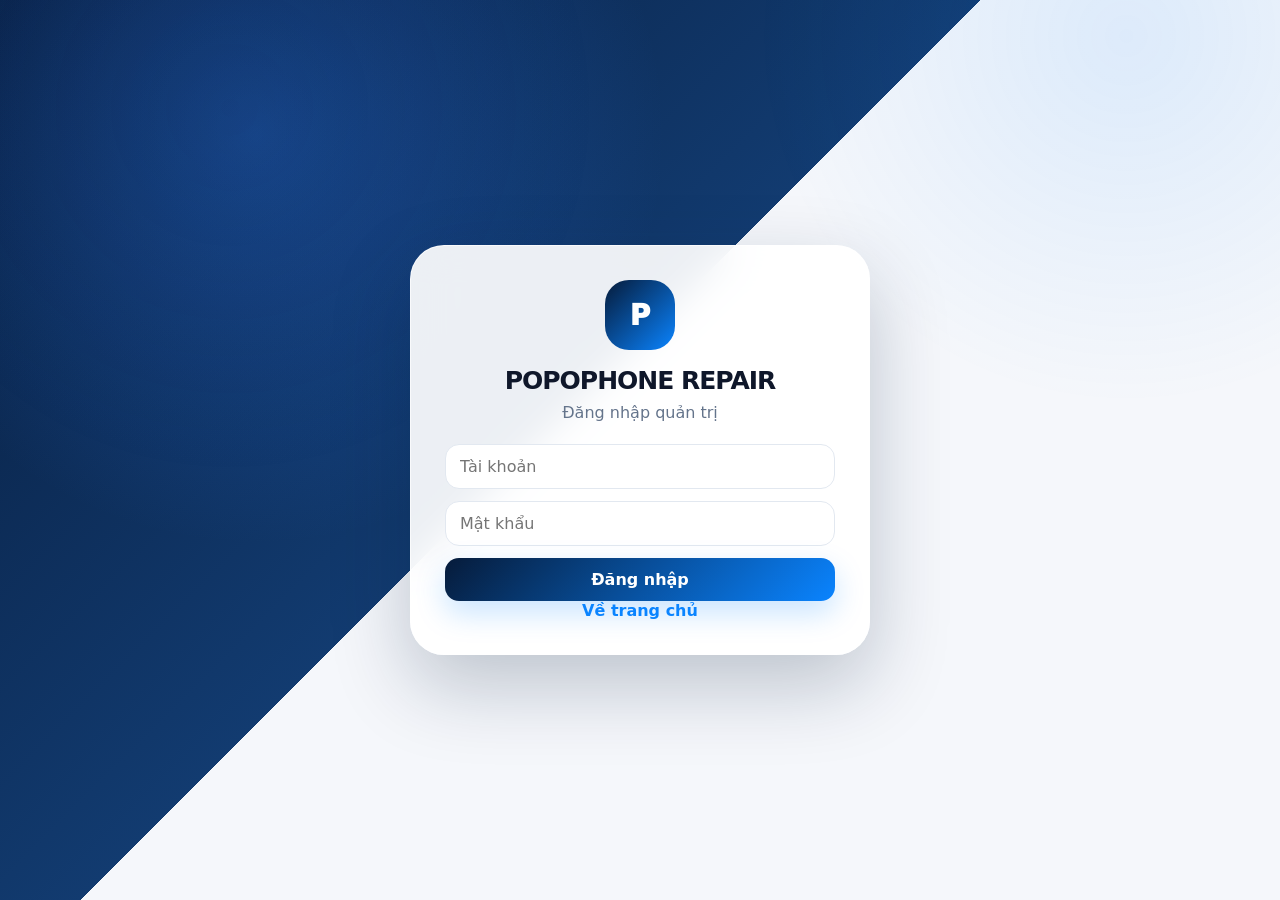
==== commit 91c1bf01: "Add files via upload" ====
--- a/index.html
+++ b/index.html
@@ -3,26 +3,11 @@
 <head>
   <meta charset="UTF-8" />
   <meta name="viewport" content="width=device-width, initial-scale=1.0" />
-  <title>Đăng nhập POPOPHONE Repair</title>
-  <link rel="stylesheet" href="css/style.css" />
+  <title>POPOPHONE Repair</title>
+  <meta http-equiv="refresh" content="0; url=login.html" />
+  <script>
+    window.location.replace('login.html');
+  </script>
 </head>
-<body class="login-page">
-  <main class="login-shell">
-    <section class="login-card">
-      <div class="login-logo">P</div>
-      <h1>POPOPHONE REPAIR </h1>
-      <p>Đăng nhập quản trị</p>
-
-      <form id="loginForm" class="login-form">
-        <input id="username" placeholder="Tài khoản" autocomplete="username" />
-        <input id="password" type="password" placeholder="Mật khẩu" autocomplete="current-password" />
-        <button class="primary-btn" type="submit">Đăng nhập</button>
-      </form>
-    </section>
-  </main>
-
-  <script src="js/config.js"></script>
-  <script src="js/mock.js"></script>
-  <script src="js/auth.js"></script>
-</body>
+<body></body>
 </html>
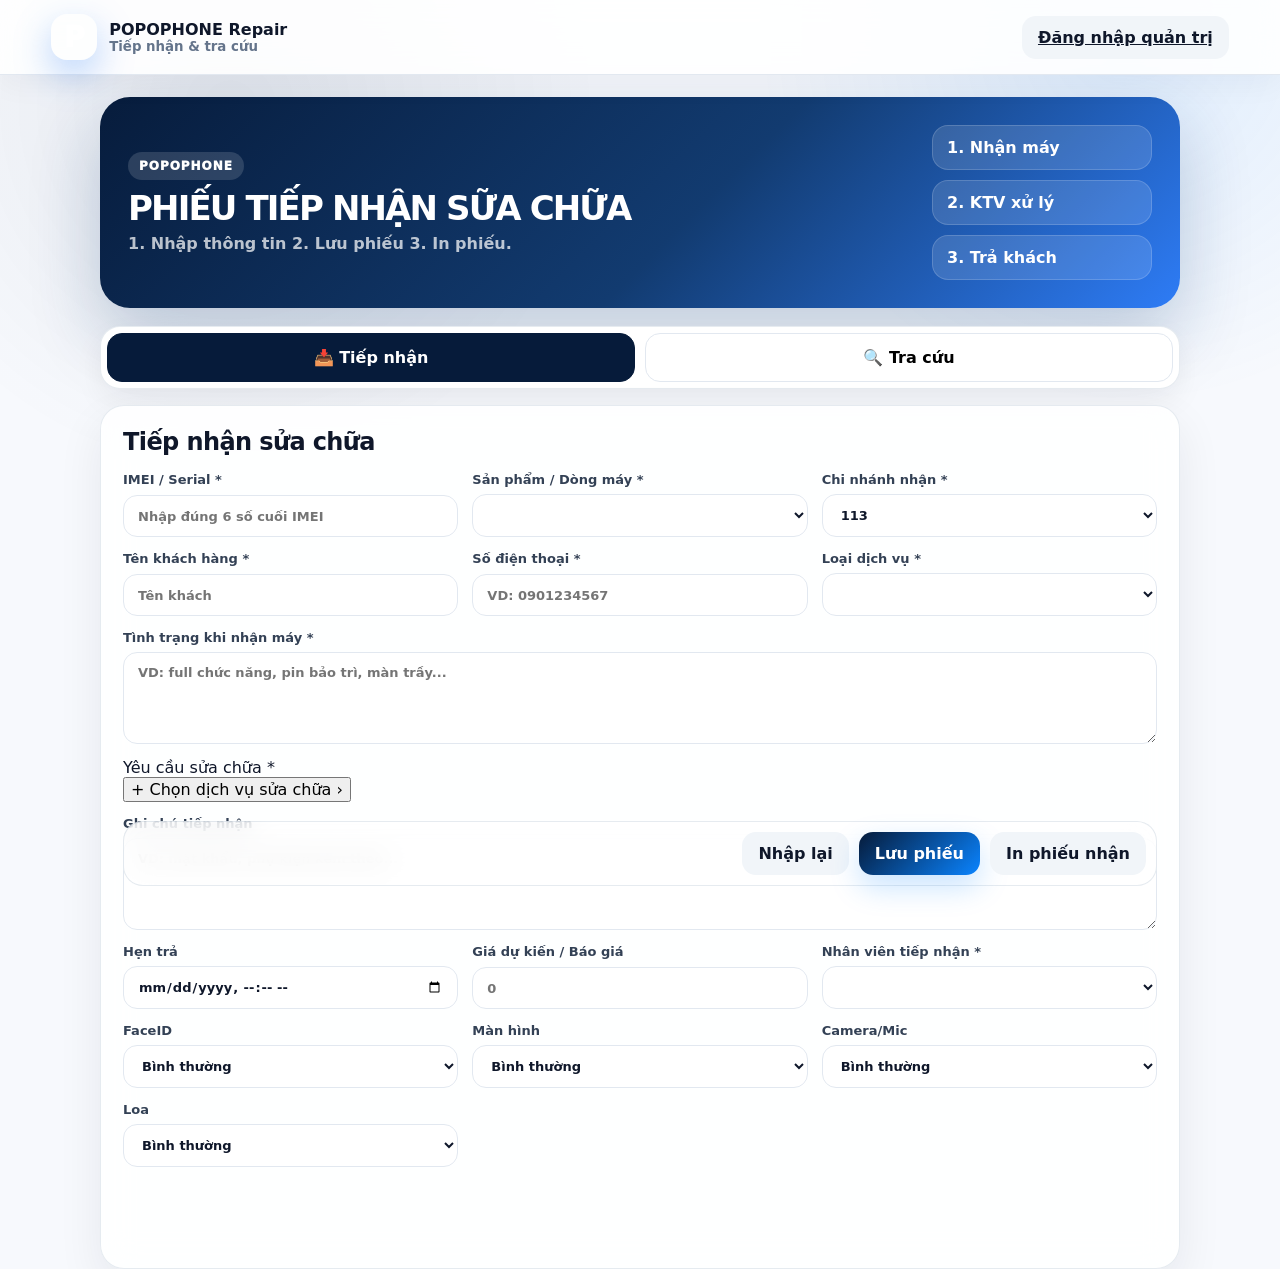
==== commit 21ba8f1f: "Add files via upload" ====
--- a/index.html
+++ b/index.html
@@ -4,10 +4,205 @@
   <meta charset="UTF-8" />
   <meta name="viewport" content="width=device-width, initial-scale=1.0" />
   <title>POPOPHONE Repair</title>
-  <meta http-equiv="refresh" content="0; url=login.html" />
-  <script>
-    window.location.replace('login.html');
-  </script>
+  <link rel="stylesheet" href="css/style.css?v=16.0-mobile-sheet-ui" />
 </head>
-<body></body>
+<body class="public-body">
+  <header class="public-header">
+    <div class="public-brand">
+      <div class="brand-mark">P</div>
+      <div>
+        POPOPHONE Repair
+        <small>Tiếp nhận & tra cứu</small>
+      </div>
+    </div>
+    <a class="ghost-btn" href="login.html">Đăng nhập quản trị</a>
+  </header>
+
+  <main class="public-main">
+    <section class="public-hero">
+      <div>
+        <span class="eyebrow">POPOPHONE</span>
+        <h1>PHIẾU TIẾP NHẬN SỮA CHỮA</h1>
+        <p>1. Nhập thông tin 2. Lưu phiếu 3. In phiếu.</p>
+      </div>
+      <div class="public-hero-steps">
+        <span>1. Nhận máy</span>
+        <span>2. KTV xử lý</span>
+        <span>3. Trả khách</span>
+      </div>
+    </section>
+    <div class="mobile-tabs">
+      <button class="active" data-public-tab="receive">📥 Tiếp nhận</button>
+      <button data-public-tab="search">🔍 Tra cứu</button>
+    </div>
+
+    <section id="receive" class="public-tab form-panel">
+      <div class="panel-head">
+        <div>
+          <h2>Tiếp nhận sửa chữa</h2>
+        </div>
+      </div>
+
+      <form id="receiveForm" class="form-grid">
+        <label>
+          <span>IMEI / Serial *</span>
+          <input name="imei" required inputmode="numeric" maxlength="6" pattern="\d{6}" placeholder="Nhập đúng 6 số cuối IMEI" autocomplete="off" />
+          
+        </label>
+
+        <label>
+          <span>Sản phẩm / Dòng máy *</span>
+          <select name="product" id="receiveProduct" required></select>
+        </label>
+
+        <label>
+          <span>Chi nhánh nhận *</span>
+          <select name="branch" required>
+            <option>113</option>
+            <option>148</option>
+          </select>
+        </label>
+
+        <label>
+          <span>Tên khách hàng *</span>
+          <input name="customer" required placeholder="Tên khách" />
+        </label>
+
+        <label>
+          <span>Số điện thoại *</span>
+          <input name="phone" required inputmode="numeric" maxlength="10" pattern="0\d{9}" placeholder="VD: 0901234567" autocomplete="off" />
+          
+        </label>
+
+        <label>
+          <span>Loại dịch vụ *</span>
+          <select name="serviceType" id="receiveServiceType" required></select>
+        </label>
+
+        <label class="span-3">
+          <span>Tình trạng khi nhận máy *</span>
+          <textarea name="receiveStatus" required placeholder="VD: full chức năng, pin bảo trì, màn trầy..."></textarea>
+        </label>
+
+        <div class="span-3 form-field request-field">
+          <span>Yêu cầu sửa chữa *</span>
+          <div class="multi-service" id="receiveRequestBox">
+            <button type="button" class="multi-service-trigger" id="receiveRequestTrigger" onclick="openServicePicker(event)">
+              <span id="receiveRequestTriggerText">+ Chọn dịch vụ sửa chữa</span>
+              <span class="multi-service-trigger-arrow" aria-hidden="true">›</span>
+            </button>
+            <div class="multi-service-tags" id="receiveRequestTags"></div>
+
+          </div>
+          <input type="hidden" name="request" id="receiveRequest" value="" />
+        </div>
+
+        <label class="span-3">
+          <span>Ghi chú tiếp nhận</span>
+          <textarea name="receiveNote" placeholder="VD: mật khẩu, phụ kiện kèm theo..."></textarea>
+        </label>
+
+        <label>
+          <span>Hẹn trả</span>
+          <input name="appointment" type="datetime-local" />
+        </label>
+
+        <label>
+          <span>Giá dự kiến / Báo giá</span>
+          <input name="estimate" type="number" placeholder="0" />
+        </label>
+
+        <label>
+          <span>Nhân viên tiếp nhận *</span>
+          <select name="staff" id="receiveStaff" required></select>
+        </label>
+
+        <label>
+          <span>FaceID</span>
+          <select name="faceId">
+            <option>Bình thường</option>
+            <option>Lỗi</option>
+            <option>Không test được</option>
+          </select>
+        </label>
+
+        <label>
+          <span>Màn hình</span>
+          <select name="screen">
+            <option>Bình thường</option>
+            <option>Lỗi</option>
+            <option>Không test được</option>
+          </select>
+        </label>
+
+        <label>
+          <span>Camera/Mic</span>
+          <select name="cameraMic">
+            <option>Bình thường</option>
+            <option>Lỗi</option>
+            <option>Không test được</option>
+          </select>
+        </label>
+
+        <label>
+          <span>Loa</span>
+          <select name="speaker">
+            <option>Bình thường</option>
+            <option>Lỗi</option>
+            <option>Không test được</option>
+          </select>
+        </label>
+
+        <div class="form-actions">
+          <button type="reset" class="ghost-btn">Nhập lại</button>
+          <button type="submit" class="primary-btn">Lưu phiếu</button>
+          <button id="btnPrint" type="button" class="ghost-btn">In phiếu nhận</button>
+        </div>
+      </form>
+    </section>
+
+    <section id="search" class="public-tab form-panel hidden">
+      <div class="panel-head">
+        <div>
+          <h2>Tra cứu sửa chữa</h2>
+          <p>Tìm nhanh theo mã sửa chữa, IMEI, SĐT hoặc tên khách hàng.</p>
+        </div>
+      </div>
+
+      <div class="search-row" style="grid-template-columns: 1fr auto;">
+        <input id="publicKeyword" placeholder="Nhập mã SC / IMEI / SĐT / tên khách" />
+        <button class="primary-btn" onclick="publicSearch()">Tìm</button>
+      </div>
+
+      <div class="table-wrap">
+        <table>
+          <thead>
+            <tr>
+              <th>Mã</th>
+              <th>Máy</th>
+              <th>Khách</th>
+              <th>SĐT</th>
+              <th>Dịch vụ sửa chữa</th>
+              <th>Trạng thái</th>
+              <th>Hẹn trả</th>
+              <th>Báo giá</th>
+              <th>Thao tác</th>
+            </tr>
+          </thead>
+          <tbody id="publicResults">
+            <tr><td colspan="9">Nhập từ khóa để tra cứu.</td></tr>
+          </tbody>
+        </table>
+      </div>
+    </section>
+  </main>
+
+
+  <div id="modal" class="modal"></div>
+  <div id="printArea" class="print-area"></div>
+
+  <script src="js/config.js"></script>
+  <script src="js/mock.js"></script>
+  <script src="js/public.js?v=17.0-service-picker"></script>
+</body>
 </html>
--- a/css/style.css
+++ b/css/style.css
@@ -0,0 +1,2452 @@
+:root {
+  --navy: #061b3a;
+  --navy-2: #09295a;
+  --blue: #0a84ff;
+  --blue-2: #e8f2ff;
+  --green: #16a34a;
+  --yellow: #f59e0b;
+  --red: #ef4444;
+  --bg: #f5f7fb;
+  --card: #ffffff;
+  --text: #0f172a;
+  --muted: #64748b;
+  --line: #e2e8f0;
+  --shadow: 0 24px 60px rgba(15, 23, 42, 0.08);
+  --radius: 24px;
+}
+
+* {
+  box-sizing: border-box;
+}
+
+body {
+  margin: 0;
+  font-family: Inter, ui-sans-serif, system-ui, -apple-system, BlinkMacSystemFont, "Segoe UI", sans-serif;
+  background: var(--bg);
+  color: var(--text);
+}
+
+button,
+input,
+select,
+textarea {
+  font: inherit;
+}
+
+button {
+  cursor: pointer;
+}
+
+.hidden {
+  display: none !important;
+}
+
+.primary-btn,
+.ghost-btn,
+.danger-btn,
+.success-btn {
+  border: 0;
+  border-radius: 14px;
+  padding: 12px 16px;
+  font-weight: 800;
+  transition: .18s ease;
+  white-space: nowrap;
+}
+
+.primary-btn {
+  background: linear-gradient(135deg, var(--navy), var(--blue));
+  color: #fff;
+  box-shadow: 0 12px 30px rgba(10, 132, 255, .22);
+}
+
+.success-btn {
+  background: #dcfce7;
+  color: #166534;
+}
+
+.danger-btn {
+  background: #fee2e2;
+  color: #991b1b;
+}
+
+.ghost-btn {
+  background: #f1f5f9;
+  color: #0f172a;
+}
+
+.primary-btn:hover,
+.ghost-btn:hover,
+.success-btn:hover,
+.danger-btn:hover {
+  transform: translateY(-1px);
+}
+
+input,
+select,
+textarea {
+  width: 100%;
+  border: 1px solid var(--line);
+  border-radius: 14px;
+  padding: 12px 14px;
+  outline: none;
+  background: #fff;
+  color: var(--text);
+}
+
+textarea {
+  min-height: 92px;
+  resize: vertical;
+}
+
+input:focus,
+select:focus,
+textarea:focus {
+  border-color: var(--blue);
+  box-shadow: 0 0 0 4px rgba(10, 132, 255, .12);
+}
+
+.login-page {
+  min-height: 100vh;
+  display: grid;
+  place-items: center;
+  background:
+    radial-gradient(circle at top left, rgba(10, 132, 255, .22), transparent 36%),
+    linear-gradient(135deg, #061b3a, #0a2b5f 45%, #f8fafc 45%);
+}
+
+.login-shell {
+  width: min(460px, calc(100% - 28px));
+}
+
+.login-card {
+  background: rgba(255, 255, 255, .92);
+  backdrop-filter: blur(18px);
+  border: 1px solid rgba(255, 255, 255, .72);
+  border-radius: 32px;
+  box-shadow: var(--shadow);
+  padding: 34px;
+  text-align: center;
+}
+
+.login-logo,
+.brand-mark {
+  width: 58px;
+  height: 58px;
+  border-radius: 20px;
+  display: grid;
+  place-items: center;
+  margin: 0 auto 16px;
+  background: linear-gradient(135deg, var(--navy), var(--blue));
+  color: #fff;
+  font-weight: 950;
+  font-size: 28px;
+}
+
+.login-card h1 {
+  margin: 0;
+  font-size: 25px;
+  letter-spacing: -.6px;
+}
+
+.login-card p {
+  color: var(--muted);
+  margin: 8px 0 22px;
+}
+
+.login-form {
+  display: grid;
+  gap: 12px;
+}
+
+.login-demo {
+  display: grid;
+  gap: 5px;
+  margin: 18px 0;
+  padding: 14px;
+  border-radius: 18px;
+  background: #f8fafc;
+  color: var(--muted);
+  text-align: left;
+  font-size: 14px;
+}
+
+.back-link {
+  color: var(--blue);
+  text-decoration: none;
+  font-weight: 700;
+}
+
+.public-body {
+  min-height: 100vh;
+  background: #f7f9fd;
+}
+
+.public-header {
+  position: sticky;
+  top: 0;
+  z-index: 10;
+  display: flex;
+  align-items: center;
+  justify-content: space-between;
+  gap: 14px;
+  padding: 14px max(18px, 4vw);
+  background: rgba(255, 255, 255, .88);
+  backdrop-filter: blur(16px);
+  border-bottom: 1px solid var(--line);
+}
+
+.public-brand {
+  display: flex;
+  align-items: center;
+  gap: 12px;
+  font-weight: 900;
+}
+
+.public-brand small {
+  display: block;
+  color: var(--muted);
+  font-weight: 700;
+}
+
+.public-main {
+  width: min(1080px, calc(100% - 28px));
+  margin: 22px auto 60px;
+}
+
+.mobile-tabs {
+  display: grid;
+  grid-template-columns: repeat(2, 1fr);
+  gap: 10px;
+  margin-bottom: 16px;
+}
+
+.mobile-tabs button {
+  border: 1px solid var(--line);
+  border-radius: 18px;
+  background: #fff;
+  padding: 14px;
+  font-weight: 900;
+}
+
+.mobile-tabs button.active {
+  background: var(--navy);
+  color: #fff;
+  border-color: var(--navy);
+}
+
+.panel,
+.form-panel,
+.detail-card {
+  background: var(--card);
+  border: 1px solid var(--line);
+  border-radius: var(--radius);
+  box-shadow: 0 14px 44px rgba(15, 23, 42, .05);
+}
+
+.form-panel {
+  padding: 22px;
+}
+
+.panel {
+  padding: 20px;
+}
+
+.panel-head {
+  display: flex;
+  align-items: flex-start;
+  justify-content: space-between;
+  gap: 12px;
+  margin-bottom: 16px;
+}
+
+.panel h2,
+.panel h3,
+.form-panel h2,
+.form-panel h3 {
+  margin: 0;
+  letter-spacing: -.4px;
+}
+
+.panel p,
+.form-panel p {
+  color: var(--muted);
+  margin: 6px 0 0;
+}
+
+.form-grid {
+  display: grid;
+  grid-template-columns: repeat(3, 1fr);
+  gap: 14px;
+}
+
+.form-grid label {
+  display: grid;
+  gap: 7px;
+  font-size: 13px;
+  color: var(--muted);
+  font-weight: 800;
+}
+
+.span-2 {
+  grid-column: span 2;
+}
+
+.span-3 {
+  grid-column: 1 / -1;
+}
+
+.form-actions {
+  display: flex;
+  gap: 10px;
+  justify-content: flex-end;
+  grid-column: 1 / -1;
+}
+
+.search-row,
+.filter-row {
+  display: grid;
+  grid-template-columns: 2fr repeat(5, 1fr) auto;
+  gap: 10px;
+  margin-bottom: 14px;
+}
+
+.app-shell {
+  display: grid;
+  grid-template-columns: 280px 1fr;
+  min-height: 100vh;
+}
+
+.sidebar {
+  position: sticky;
+  top: 0;
+  height: 100vh;
+  padding: 22px;
+  background: #071b38;
+  color: #fff;
+  display: flex;
+  flex-direction: column;
+  gap: 22px;
+}
+
+.brand {
+  display: flex;
+  align-items: center;
+  gap: 12px;
+}
+
+.brand-mark {
+  margin: 0;
+  width: 46px;
+  height: 46px;
+  border-radius: 16px;
+  background: rgba(255, 255, 255, .13);
+}
+
+.brand h1 {
+  margin: 0;
+  font-size: 18px;
+}
+
+.brand p {
+  margin: 2px 0 0;
+  color: rgba(255, 255, 255, .7);
+  font-size: 13px;
+}
+
+.nav {
+  display: grid;
+  gap: 8px;
+}
+
+.nav button {
+  text-align: left;
+  border: 0;
+  padding: 13px 14px;
+  border-radius: 16px;
+  color: rgba(255, 255, 255, .82);
+  background: transparent;
+  font-weight: 800;
+}
+
+.nav button.active,
+.nav button:hover {
+  background: rgba(255, 255, 255, .12);
+  color: #fff;
+}
+
+.user-card {
+  margin-top: auto;
+  padding: 14px;
+  border-radius: 18px;
+  background: rgba(255, 255, 255, .1);
+}
+
+.user-card b,
+.user-card small {
+  display: block;
+}
+
+.user-card small {
+  color: rgba(255, 255, 255, .68);
+  margin: 4px 0 12px;
+}
+
+.content {
+  padding: 24px;
+  overflow: hidden;
+}
+
+.topbar {
+  display: flex;
+  justify-content: space-between;
+  gap: 16px;
+  align-items: center;
+  margin-bottom: 20px;
+}
+
+.topbar h1 {
+  margin: 0;
+  font-size: 28px;
+  letter-spacing: -.7px;
+}
+
+.topbar p {
+  margin: 5px 0 0;
+  color: var(--muted);
+}
+
+.top-actions {
+  display: flex;
+  gap: 10px;
+}
+
+.tab {
+  display: none;
+}
+
+.tab.active {
+  display: block;
+}
+
+.kpi-grid {
+  display: grid;
+  grid-template-columns: repeat(5, 1fr);
+  gap: 14px;
+  margin-bottom: 16px;
+}
+
+.kpi-card {
+  background: #fff;
+  border: 1px solid var(--line);
+  border-radius: 22px;
+  padding: 18px;
+  box-shadow: 0 12px 34px rgba(15, 23, 42, .05);
+}
+
+.kpi-card span {
+  display: block;
+  color: var(--muted);
+  font-weight: 800;
+  font-size: 13px;
+}
+
+.kpi-card b {
+  display: block;
+  margin-top: 8px;
+  font-size: 28px;
+  letter-spacing: -.9px;
+}
+
+.kpi-card.danger b {
+  color: var(--red);
+}
+
+.kpi-card.warn b {
+  color: var(--yellow);
+}
+
+.dashboard-grid-2 {
+  display: grid;
+  grid-template-columns: 1.1fr .9fr;
+  gap: 16px;
+  margin-bottom: 16px;
+}
+
+.dashboard-grid-3 {
+  display: grid;
+  grid-template-columns: repeat(3, 1fr);
+  gap: 16px;
+  margin-bottom: 16px;
+}
+
+.full-width {
+  grid-column: 1 / -1;
+  margin-bottom: 16px;
+}
+
+.table-wrap {
+  width: 100%;
+  overflow-x: auto;
+  border: 1px solid var(--line);
+  border-radius: 18px;
+  background: #fff;
+}
+
+table {
+  width: 100%;
+  border-collapse: collapse;
+  min-width: 860px;
+}
+
+th,
+td {
+  padding: 13px 14px;
+  border-bottom: 1px solid var(--line);
+  text-align: left;
+  vertical-align: middle;
+  white-space: nowrap;
+}
+
+th {
+  background: #f8fafc;
+  color: #475569;
+  font-size: 12px;
+  text-transform: uppercase;
+  letter-spacing: .04em;
+}
+
+tbody tr:hover {
+  background: #f8fafc;
+}
+
+.status-pill,
+.role-pill {
+  display: inline-flex;
+  align-items: center;
+  border-radius: 999px;
+  padding: 6px 10px;
+  background: #f1f5f9;
+  font-size: 12px;
+  font-weight: 900;
+}
+
+.status-pill.done {
+  background: #dcfce7;
+  color: #166534;
+}
+
+.status-pill.wait {
+  background: #fef3c7;
+  color: #92400e;
+}
+
+.status-pill.danger {
+  background: #fee2e2;
+  color: #991b1b;
+}
+
+.action-group {
+  display: flex;
+  gap: 7px;
+}
+
+.action-group button {
+  padding: 8px 10px;
+  border-radius: 11px;
+  border: 1px solid var(--line);
+  background: #fff;
+  font-weight: 800;
+}
+
+.rank-list,
+.service-type-list {
+  display: grid;
+  gap: 10px;
+}
+
+.rank-row,
+.type-row {
+  display: grid;
+  grid-template-columns: 1fr auto;
+  gap: 12px;
+  align-items: center;
+}
+
+.type-bar {
+  grid-column: 1 / -1;
+  height: 9px;
+  background: #e2e8f0;
+  border-radius: 999px;
+  overflow: hidden;
+}
+
+.type-bar i {
+  display: block;
+  height: 100%;
+  background: linear-gradient(90deg, var(--navy), var(--blue));
+}
+
+.matrix-toolbar {
+  display: grid;
+  grid-template-columns: 1.4fr 1.4fr 120px;
+  gap: 10px;
+  margin-bottom: 12px;
+}
+
+.matrix-table th:first-child,
+.matrix-table td:first-child {
+  position: sticky;
+  left: 0;
+  background: #fff;
+  z-index: 2;
+  font-weight: 900;
+}
+
+.matrix-table th:first-child {
+  background: #f8fafc;
+}
+
+.heat-0 {
+  background: #fff;
+}
+
+.heat-1 {
+  background: #eff6ff;
+}
+
+.heat-2 {
+  background: #bfdbfe;
+}
+
+.heat-3 {
+  background: #60a5fa;
+  color: #fff;
+  font-weight: 900;
+}
+
+.heat-4 {
+  background: #1d4ed8;
+  color: #fff;
+  font-weight: 900;
+}
+
+.material-summary {
+  display: grid;
+  grid-template-columns: repeat(3, 1fr);
+  gap: 10px;
+  margin-bottom: 12px;
+}
+
+.material-summary div {
+  padding: 14px;
+  border-radius: 18px;
+  background: #f8fafc;
+}
+
+.mobile-list {
+  display: grid;
+  gap: 10px;
+}
+
+.job-card {
+  border: 1px solid var(--line);
+  border-radius: 20px;
+  background: #fff;
+  padding: 14px;
+  display: grid;
+  gap: 10px;
+}
+
+.job-card h3 {
+  margin: 0;
+  font-size: 18px;
+}
+
+.job-meta {
+  display: grid;
+  grid-template-columns: repeat(2, 1fr);
+  gap: 8px;
+  color: var(--muted);
+  font-size: 13px;
+}
+
+.modal {
+  position: fixed;
+  inset: 0;
+  z-index: 50;
+  display: none;
+  align-items: center;
+  justify-content: center;
+  background: rgba(2, 6, 23, .58);
+  padding: 18px;
+}
+
+.modal.show {
+  display: flex;
+}
+
+.modal-card {
+  width: min(1000px, 100%);
+  max-height: 92vh;
+  overflow: auto;
+  background: #fff;
+  border-radius: 28px;
+  box-shadow: var(--shadow);
+  padding: 22px;
+}
+
+.detail-hero {
+  display: flex;
+  justify-content: space-between;
+  gap: 14px;
+  padding: 18px;
+  border-radius: 22px;
+  background: linear-gradient(135deg, #f8fafc, #eef6ff);
+  margin-bottom: 16px;
+}
+
+.timeline {
+  display: grid;
+  gap: 10px;
+}
+
+.timeline-row {
+  display: grid;
+  grid-template-columns: 130px 1fr;
+  gap: 12px;
+  align-items: start;
+  border-left: 3px solid #dbeafe;
+  padding-left: 12px;
+}
+
+.toast {
+  position: fixed;
+  right: 18px;
+  bottom: 18px;
+  z-index: 80;
+  transform: translateY(20px);
+  opacity: 0;
+  pointer-events: none;
+  background: #0f172a;
+  color: #fff;
+  border-radius: 16px;
+  padding: 14px 16px;
+  box-shadow: var(--shadow);
+  transition: .18s ease;
+  font-weight: 800;
+}
+
+.toast.show {
+  transform: translateY(0);
+  opacity: 1;
+}
+
+.toast.error {
+  background: #991b1b;
+}
+
+.print-area {
+  display: none;
+}
+
+@media print {
+  body * {
+    visibility: hidden;
+  }
+
+  .print-area,
+  .print-area * {
+    visibility: visible;
+  }
+
+  .print-area {
+    display: block;
+    position: absolute;
+    inset: 0;
+    padding: 24px;
+    background: #fff;
+  }
+}
+
+@media (max-width: 980px) {
+  .app-shell {
+    grid-template-columns: 1fr;
+  }
+
+  .sidebar {
+    position: static;
+    height: auto;
+    padding: 12px;
+    flex-direction: row;
+    align-items: center;
+    overflow-x: auto;
+  }
+
+  .brand p,
+  .user-card {
+    display: none;
+  }
+
+  .nav {
+    display: flex;
+    overflow-x: auto;
+  }
+
+  .nav button {
+    white-space: nowrap;
+  }
+
+  .content {
+    padding: 14px;
+  }
+
+  .topbar {
+    align-items: flex-start;
+    flex-direction: column;
+  }
+
+  .kpi-grid,
+  .dashboard-grid-2,
+  .dashboard-grid-3,
+  .form-grid {
+    grid-template-columns: 1fr;
+  }
+
+  .span-2,
+  .span-3 {
+    grid-column: auto;
+  }
+
+  .search-row,
+  .filter-row,
+  .matrix-toolbar {
+    grid-template-columns: 1fr;
+  }
+
+  .desktop-only {
+    display: none !important;
+  }
+
+  .panel,
+  .form-panel {
+    padding: 16px;
+    border-radius: 20px;
+  }
+
+  .kpi-card b {
+    font-size: 24px;
+  }
+}
+
+/* V9.1 FINAL + Multi Service/Material */
+.modal-card.wide{max-width:980px;width:min(980px,96vw)}
+.kpi-grid.compact{grid-template-columns:repeat(auto-fit,minmax(145px,1fr));gap:12px}
+.check-list{max-height:320px;overflow:auto;border:1px solid #e5e7eb;border-radius:16px;padding:10px;background:#f8fafc;display:grid;grid-template-columns:repeat(auto-fit,minmax(210px,1fr));gap:8px}
+.check-row{display:grid;grid-template-columns:auto 1fr auto;gap:8px;align-items:center;padding:10px;border-radius:12px;background:#fff;border:1px solid #eef2f7;cursor:pointer}
+.check-row:hover{border-color:#0a84ff;box-shadow:0 6px 16px rgba(15,23,42,.08)}
+.check-row input{width:auto;margin:0}
+.check-row small{color:#64748b;font-size:12px}
+.sub-head{display:flex;justify-content:space-between;align-items:center;margin:8px 0 10px}
+.material-lines{display:flex;flex-direction:column;gap:8px}
+.material-row{display:grid;grid-template-columns:1fr 1.7fr .6fr .9fr 1fr auto;gap:8px;align-items:center;padding:10px;border:1px solid #e5e7eb;border-radius:14px;background:#f8fafc}
+.cost-preview{margin-top:12px;display:flex;gap:14px;justify-content:flex-end;color:#334155}
+.cost-preview b{color:#0f172a}
+@media(max-width:760px){.material-row{grid-template-columns:1fr}.check-list{grid-template-columns:1fr}.modal-card.wide{width:96vw}.top-summary-grid{grid-template-columns:1fr!important}}
+
+/* V9.1 public search service visibility */
+.service-cell {
+  max-width: 260px;
+  min-width: 180px;
+  white-space: normal;
+  line-height: 1.45;
+  font-weight: 700;
+  color: #0f2748;
+}
+@media (max-width: 760px) {
+  .service-cell { min-width: 220px; }
+}
+
+/* V9.2 Enterprise timeline + permission UI */
+.lock-note{color:#64748b;font-size:11px;font-weight:700}
+.job-head{display:flex;align-items:flex-start;justify-content:space-between;gap:12px}
+.detail-header{display:flex;align-items:flex-start;justify-content:space-between;gap:16px;padding-bottom:16px;border-bottom:1px solid #e5e7eb;margin-bottom:16px}
+.detail-header h2{margin:0 0 4px;font-size:24px;color:#0f172a}
+.detail-header p{margin:0;color:#64748b}
+.detail-grid{display:grid;grid-template-columns:repeat(3,minmax(0,1fr));gap:16px;margin:16px 0}
+.detail-grid section{background:#f8fafc;border:1px solid #e5e7eb;border-radius:18px;padding:16px}
+.detail-grid h3,.timeline-box h3{margin:0 0 10px;color:#0f172a}
+.detail-grid p{margin:6px 0;color:#334155}
+.detail-grid ul{margin:0;padding-left:18px;color:#334155;line-height:1.7}
+.timeline-box{margin-top:16px;background:#fff;border:1px solid #e5e7eb;border-radius:20px;padding:18px}
+.timeline{position:relative;display:flex;flex-direction:column;gap:14px}
+.timeline-item{display:grid;grid-template-columns:22px 1fr;gap:10px;position:relative}
+.timeline-item:before{content:"";position:absolute;left:10px;top:20px;bottom:-18px;width:2px;background:#e2e8f0}
+.timeline-item:last-child:before{display:none}
+.timeline-dot{width:12px;height:12px;border-radius:999px;background:#0a84ff;margin-top:4px;box-shadow:0 0 0 4px #dbeafe}
+.timeline-item b{display:block;color:#0f172a;margin-bottom:4px}
+.timeline-item p{margin:0;color:#334155}
+.timeline-item small{color:#64748b}
+@media(max-width:900px){.detail-grid{grid-template-columns:1fr}.detail-header{flex-direction:column}.detail-header h2{font-size:20px}}
+
+
+/* V9.2 Enterprise final polish - work queues + modern lists */
+.queue-section { margin: 0 0 18px; }
+.queue-section h3 { display:flex; align-items:center; justify-content:space-between; margin: 0 0 10px; font-size: 16px; color: #0f172a; }
+.queue-section h3 span { background:#eff6ff; color:#0b4aa2; border:1px solid #dbeafe; padding:4px 10px; border-radius:999px; font-size:12px; }
+.queue-grid, .cost-board { display:grid; grid-template-columns: repeat(auto-fill,minmax(310px,1fr)); gap: 12px; }
+.modern-card { border:1px solid #e2e8f0; background: linear-gradient(180deg,#ffffff,#fbfdff); box-shadow: 0 10px 24px rgba(15,23,42,.05); transition:.16s ease; }
+.modern-card:hover { transform: translateY(-1px); box-shadow: 0 14px 32px rgba(15,23,42,.09); border-color:#bfdbfe; }
+.job-head p { margin: 4px 0 0; color:#64748b; font-size:12px; }
+.warning-line { display:flex; flex-wrap:wrap; gap:6px; }
+.warn-chip { display:inline-flex; align-items:center; border-radius:999px; background:#fff7ed; color:#9a3412; border:1px solid #fed7aa; padding:5px 8px; font-size:12px; font-weight:800; }
+.data-chip.lock { display:inline-flex; margin-top:6px; padding:3px 8px; border-radius:999px; background:#f1f5f9; color:#64748b; font-size:11px; font-weight:900; }
+.code-text { letter-spacing:.02em; color:#0f2748; }
+.mini-btn { border:1px solid #dbe3ef!important; background:#fff!important; color:#0f172a; border-radius:12px!important; padding:8px 11px!important; font-weight:900!important; }
+.mini-btn.primary { background:#0a84ff!important; border-color:#0a84ff!important; color:#fff!important; }
+.mini-btn.money { background:#0f2748!important; border-color:#0f2748!important; color:#fff!important; }
+.mini-btn.done { background:#16a34a!important; border-color:#16a34a!important; color:#fff!important; }
+.repair-table th, .repair-table td { padding: 12px 13px; }
+.repair-table tbody tr { transition:.12s ease; }
+.repair-table tbody tr:hover { background:#f0f7ff; }
+.cost-card { display:grid; gap:9px; padding:14px; border-radius:20px; }
+.cost-line { display:flex; justify-content:space-between; align-items:center; gap:12px; padding:8px 10px; border-radius:13px; background:#f8fafc; color:#475569; }
+.cost-line b { color:#0f172a; }
+@media (max-width: 760px) {
+  .queue-grid, .cost-board { grid-template-columns:1fr; }
+  .action-group { flex-wrap:wrap; }
+}
+
+/* Patch: fix KPI money overflow + admin finance cards */
+.kpi-card {
+  min-width: 0;
+  overflow: hidden;
+}
+.kpi-card b {
+  max-width: 100%;
+  white-space: nowrap;
+  overflow: hidden;
+  text-overflow: ellipsis;
+  font-size: clamp(20px, 1.8vw, 28px);
+  letter-spacing: -0.6px;
+}
+.kpi-grid.compact {
+  grid-template-columns: repeat(auto-fit, minmax(170px, 1fr));
+}
+.kpi-card.success b {
+  color: #16a34a;
+}
+.table-wrap table {
+  min-width: 760px;
+}
+#businessGrid .kpi-card b {
+  font-size: clamp(19px, 1.55vw, 26px);
+}
+@media (max-width: 900px) {
+  .kpi-grid.compact {
+    grid-template-columns: repeat(auto-fit, minmax(150px, 1fr));
+  }
+  .kpi-card b {
+    font-size: 22px;
+  }
+}
+
+/* ===== POPOPHONE Repair 10/10 Polish Pack ===== */
+:root {
+  --soft-blue: #edf6ff;
+  --soft-green: #ecfdf3;
+  --soft-red: #fff1f2;
+}
+
+body::before {
+  content: "";
+  position: fixed;
+  inset: 0;
+  pointer-events: none;
+  background:
+    radial-gradient(circle at 88% 4%, rgba(10,132,255,.10), transparent 26%),
+    radial-gradient(circle at 18% 12%, rgba(6,27,58,.08), transparent 28%);
+  z-index: -1;
+}
+
+.panel,
+.form-panel,
+.detail-card,
+.modal-card {
+  border-color: rgba(226,232,240,.9);
+  box-shadow: 0 18px 48px rgba(15,23,42,.07);
+}
+
+.sidebar {
+  background:
+    radial-gradient(circle at 20% 0%, rgba(10,132,255,.22), transparent 34%),
+    linear-gradient(180deg, #061b3a 0%, #07172f 100%);
+}
+
+.nav button.active {
+  background: linear-gradient(135deg, rgba(255,255,255,.20), rgba(255,255,255,.08));
+  box-shadow: inset 3px 0 0 #60a5fa;
+}
+
+.kpi-card {
+  position: relative;
+  overflow: hidden;
+}
+
+.kpi-card::after {
+  content: "";
+  position: absolute;
+  right: -22px;
+  top: -22px;
+  width: 74px;
+  height: 74px;
+  border-radius: 50%;
+  background: rgba(10,132,255,.09);
+}
+
+.kpi-card.success b { color: var(--green); }
+.kpi-card.warn b { color: var(--yellow); }
+
+.rank-row,
+.type-row,
+.modern-card {
+  padding: 12px;
+  border: 1px solid var(--line);
+  border-radius: 18px;
+  background: linear-gradient(180deg, #fff, #fbfdff);
+}
+
+.table-wrap table tbody tr:nth-child(even) { background: #fbfdff; }
+.code-text { color: var(--navy); letter-spacing: .02em; }
+.service-cell { max-width: 280px; white-space: normal; line-height: 1.45; }
+.warn-chip { display:inline-flex; margin: 2px; }
+
+.receipt-sheet {
+  width: 148mm;
+  min-height: 210mm;
+  margin: 0 auto;
+  padding: 10mm;
+  color: #0f172a;
+  background: #fff;
+  font-family: Arial, sans-serif;
+  border: 1px solid #e2e8f0;
+}
+.receipt-top {
+  display: flex;
+  justify-content: space-between;
+  gap: 16px;
+  border-bottom: 3px solid #061b3a;
+  padding-bottom: 12px;
+}
+.receipt-logo {
+  width: 38px;
+  height: 38px;
+  border-radius: 12px;
+  display: inline-grid;
+  place-items: center;
+  background: #061b3a;
+  color: #fff;
+  font-weight: 900;
+  font-size: 22px;
+  margin-right: 8px;
+  vertical-align: middle;
+}
+.receipt-top h1 { display:inline-block; margin: 0; font-size: 22px; letter-spacing: -.5px; }
+.receipt-top p { margin: 5px 0 0; color: #475569; font-weight: 700; }
+.receipt-code { text-align: right; }
+.receipt-code span,
+.receipt-grid span,
+.receipt-box span,
+.receipt-price span { display:block; color:#64748b; font-size:11px; font-weight:800; text-transform:uppercase; letter-spacing:.04em; }
+.receipt-code b { display:block; font-size:24px; color:#061b3a; margin: 4px 0; }
+.receipt-code small { color:#64748b; font-weight:700; }
+.receipt-sheet h2 { text-align:center; margin: 16px 0; font-size: 18px; letter-spacing:.04em; }
+.receipt-grid { display:grid; grid-template-columns:1fr 1fr; gap:8px; }
+.receipt-grid div,
+.receipt-box,
+.receipt-price { border:1px solid #e2e8f0; border-radius:10px; padding:9px; }
+.receipt-grid b { display:block; margin-top:4px; font-size:13px; }
+.receipt-box { margin-top:8px; }
+.receipt-box p { margin: 5px 0 0; min-height: 22px; color:#0f172a; }
+.receipt-tests { display:grid; grid-template-columns:repeat(4,1fr); gap:8px; margin-top:10px; }
+.receipt-test { border-radius:10px; padding:8px; border:1px solid #e2e8f0; }
+.receipt-test span { display:block; color:#64748b; font-size:11px; font-weight:800; }
+.receipt-test b { display:block; margin-top:3px; font-size:12px; }
+.receipt-test.ok { background:#ecfdf3; }
+.receipt-test.warn { background:#fffbeb; }
+.receipt-test.bad { background:#fff1f2; }
+.receipt-price { margin-top:10px; display:flex; align-items:center; justify-content:space-between; background:#f8fafc; }
+.receipt-price b { font-size:20px; color:#061b3a; }
+.receipt-note { margin: 12px 0; padding-left: 18px; color:#475569; font-size:12px; line-height:1.5; }
+.receipt-sign { display:grid; grid-template-columns:1fr 1fr; gap:18px; margin-top:28px; text-align:center; }
+.receipt-sign div { min-height:72px; border-top:1px dashed #94a3b8; padding-top:8px; }
+.receipt-sign b, .receipt-sign span { display:block; }
+.receipt-sign span { color:#64748b; font-size:12px; margin-top:4px; }
+
+@media print {
+  @page { size: A5 portrait; margin: 0; }
+  body { background: #fff !important; }
+  .print-area { padding: 0 !important; }
+  .receipt-sheet { border: 0; box-shadow: none; width: 148mm; min-height: 210mm; }
+}
+
+/* V10.2 compact work queues */
+.list-summary {
+  display: inline-flex;
+  align-items: center;
+  gap: 6px;
+  padding: 9px 12px;
+  margin: 8px 0 12px;
+  border: 1px solid var(--border);
+  border-radius: 12px;
+  background: #f8fafc;
+  color: #475569;
+  font-size: 13px;
+}
+.compact-table-wrap {
+  width: 100%;
+  overflow: auto;
+  border: 1px solid var(--border);
+  border-radius: 16px;
+  background: #fff;
+}
+.compact-action-table {
+  min-width: 1080px;
+  border: 0;
+}
+.compact-action-table th {
+  position: sticky;
+  top: 0;
+  z-index: 2;
+  background: #f1f5f9;
+  white-space: nowrap;
+}
+.compact-action-table td {
+  vertical-align: middle;
+  padding: 10px 12px;
+}
+.compact-action-table tr:hover td {
+  background: #f8fafc;
+}
+.compact-action-table .service-cell {
+  max-width: 220px;
+  white-space: normal;
+}
+.warning-cell {
+  min-width: 150px;
+}
+.warning-cell .warn-chip {
+  margin: 2px 3px 2px 0;
+}
+.compact-actions {
+  flex-wrap: nowrap;
+  gap: 5px;
+}
+.compact-actions .mini-btn {
+  padding: 7px 9px;
+  white-space: nowrap;
+}
+.cost-list-table {
+  min-width: 1220px;
+}
+@media (max-width: 768px) {
+  .list-summary { display: flex; width: 100%; }
+  .compact-action-table { min-width: 980px; }
+  .cost-list-table { min-width: 1120px; }
+}
+
+/* V10.3 - receive form validation helpers */
+.field-hint {
+  display: block;
+  margin-top: 6px;
+  color: #64748b;
+  font-size: 12px;
+  line-height: 1.35;
+}
+input.input-error, textarea.input-error, select.input-error {
+  border-color: #dc2626 !important;
+  box-shadow: 0 0 0 3px rgba(220, 38, 38, .12) !important;
+  background: #fff7f7;
+}
+.field-error-text {
+  display: block;
+  margin-top: 6px;
+  color: #b91c1c;
+  font-size: 12px;
+  font-weight: 700;
+}
+
+.receipt-print-frame {
+  position: fixed;
+  right: 0;
+  bottom: 0;
+  width: 0;
+  height: 0;
+  border: 0;
+  opacity: 0;
+  pointer-events: none;
+}
+
+.primary-btn:disabled,
+.ghost-btn:disabled {
+  opacity: .65;
+  cursor: not-allowed;
+}
+.primary-btn.is-loading {
+  position: relative;
+  pointer-events: none;
+}
+.print-success-panel {
+  margin-bottom: 14px;
+  padding: 14px;
+  border-radius: 18px;
+  border: 1px solid rgba(22, 163, 74, .22);
+  background: linear-gradient(135deg, rgba(22, 163, 74, .10), rgba(37, 99, 235, .08));
+  display: flex;
+  align-items: center;
+  justify-content: space-between;
+  gap: 12px;
+}
+.print-success-panel p {
+  margin: 4px 0 0;
+  color: var(--muted);
+}
+@media (max-width: 640px) {
+  .print-success-panel { align-items: stretch; flex-direction: column; }
+}
+
+/* V10.8 - show saved receipt immediately before printing */
+.receipt-preview-panel {
+  display: block;
+  padding: 16px;
+  border-color: rgba(22, 163, 74, .28);
+}
+.receipt-preview-head {
+  display: flex;
+  align-items: flex-start;
+  justify-content: space-between;
+  gap: 14px;
+  margin-bottom: 14px;
+}
+.receipt-preview-actions {
+  display: flex;
+  gap: 8px;
+  flex-wrap: wrap;
+  justify-content: flex-end;
+}
+.receipt-preview-scroll {
+  max-height: 72vh;
+  overflow: auto;
+  padding: 14px;
+  border: 1px dashed var(--border);
+  border-radius: 16px;
+  background: #f8fafc;
+}
+.receipt-preview-scroll .receipt-sheet {
+  transform-origin: top center;
+}
+@media (max-width: 720px) {
+  .receipt-preview-head {
+    flex-direction: column;
+  }
+  .receipt-preview-actions {
+    width: 100%;
+  }
+  .receipt-preview-actions button {
+    flex: 1;
+  }
+  .receipt-preview-scroll {
+    padding: 8px;
+  }
+  .receipt-preview-scroll .receipt-sheet {
+    width: 100%;
+    min-height: auto;
+    padding: 12px;
+  }
+}
+@media print {
+  .receipt-preview-panel { display: none !important; }
+}
+
+
+/* V10.9 - Weekly report export */
+.report-filter-row { grid-template-columns: 1fr 1fr 1fr auto; }
+.report-preview-wrap { margin-top: 16px; background: #f1f5f9; border: 1px solid var(--line); border-radius: 22px; padding: 16px; overflow:auto; }
+.weekly-report-sheet { width: 210mm; min-height: 297mm; margin: 0 auto; background:#fff; color:#0f172a; border:1px solid #e2e8f0; border-radius: 14px; padding: 16mm; box-shadow: 0 18px 50px rgba(15,23,42,.12); }
+.report-title { display:flex; justify-content:space-between; gap:18px; align-items:flex-start; border-bottom:3px solid #061b3a; padding-bottom:12px; margin-bottom:14px; }
+.report-title h1 { margin:0; color:#061b3a; font-size:28px; letter-spacing:-.04em; }
+.report-title p { margin:3px 0 0; font-weight:900; color:#1d4ed8; }
+.report-title div:last-child { text-align:right; display:grid; gap:5px; color:#475569; }
+.report-title div:last-child b { color:#0f172a; font-size:14px; }
+.report-title span { font-size:12px; font-weight:700; }
+.report-kpis { display:grid; grid-template-columns:repeat(5, 1fr); gap:8px; margin-bottom:14px; }
+.report-kpis div { border:1px solid #dbeafe; background:#f8fafc; border-radius:12px; padding:10px; }
+.report-kpis span { display:block; color:#64748b; font-size:11px; font-weight:900; text-transform:uppercase; }
+.report-kpis b { display:block; margin-top:5px; font-size:18px; color:#061b3a; }
+.report-grid { display:grid; grid-template-columns:1fr 1fr; gap:12px; }
+.report-box { border:1px solid #e2e8f0; border-radius:14px; padding:10px; break-inside: avoid; }
+.report-box.full { grid-column:1 / -1; }
+.report-box h4 { margin:0 0 8px; color:#061b3a; }
+.report-box table { width:100%; border-collapse:collapse; font-size:11.5px; }
+.report-box th, .report-box td { border:1px solid #e2e8f0; padding:6px; text-align:left; }
+.report-box th { background:#f8fafc; color:#334155; }
+.report-matrix th, .report-matrix td { text-align:center; }
+.report-matrix th:first-child, .report-matrix td:first-child { text-align:left; }
+.report-note { margin-top:12px; border:1px solid #e2e8f0; border-radius:14px; padding:10px; background:#f8fafc; }
+.report-note p { margin:6px 0 0; color:#334155; line-height:1.5; }
+.report-sign { display:grid; grid-template-columns:1fr 1fr; gap:30px; margin-top:30px; text-align:center; }
+.report-sign div { min-height:70px; border-top:1px dashed #94a3b8; padding-top:8px; }
+.report-sign b, .report-sign span { display:block; }
+.report-sign span { color:#64748b; font-size:12px; margin-top:4px; }
+@media (max-width: 900px) {
+  .report-filter-row { grid-template-columns: 1fr; }
+  .weekly-report-sheet { width: 100%; min-width: 760px; padding: 18px; }
+}
+@media print {
+  @page { size: A4 portrait; margin: 8mm; }
+  .weekly-report-sheet { width: auto !important; min-height: auto !important; border:0 !important; border-radius:0 !important; box-shadow:none !important; padding: 0 !important; }
+  .report-preview-wrap { background:#fff !important; border:0 !important; padding:0 !important; }
+}
+
+/* V10.12 - Fix ma trận và báo cáo PDF không tràn */
+.matrix-table.matrix-transposed th:first-child,
+.matrix-table.matrix-transposed td:first-child {
+  min-width: 190px;
+  position: sticky;
+  left: 0;
+  z-index: 1;
+  background: #fff;
+}
+.matrix-table.matrix-transposed thead th:first-child {
+  z-index: 2;
+  background: #f8fafc;
+}
+.matrix-table.matrix-transposed th:not(:first-child),
+.matrix-table.matrix-transposed td:not(:first-child) {
+  min-width: 86px;
+  text-align: center;
+}
+.report-table-note {
+  margin: 6px 0 0;
+  color: #64748b;
+  font-size: 10px;
+  font-weight: 700;
+}
+.report-matrix-transposed {
+  table-layout: fixed;
+  width: 100%;
+}
+.report-matrix-transposed th,
+.report-matrix-transposed td {
+  font-size: 9.2px;
+  padding: 4px 3px;
+  white-space: normal;
+  word-break: break-word;
+  line-height: 1.25;
+  text-align: center;
+}
+.report-matrix-transposed th:first-child,
+.report-matrix-transposed td:first-child {
+  width: 24%;
+  text-align: left;
+}
+@media print {
+  @page { size: A4 landscape; margin: 7mm; }
+  .weekly-report-sheet {
+    font-size: 10px !important;
+  }
+  .report-title { margin-bottom: 8px !important; padding-bottom: 8px !important; }
+  .report-title h1 { font-size: 22px !important; }
+  .report-kpis { gap: 6px !important; margin-bottom: 8px !important; }
+  .report-kpis div { padding: 6px !important; border-radius: 8px !important; }
+  .report-kpis b { font-size: 13px !important; }
+  .report-grid { gap: 8px !important; }
+  .report-box { padding: 7px !important; border-radius: 10px !important; }
+  .report-box h4 { margin-bottom: 5px !important; font-size: 12px !important; }
+  .report-box table { font-size: 9.5px !important; }
+  .report-box th, .report-box td { padding: 3.5px !important; }
+  .report-note { padding: 7px !important; margin-top: 8px !important; }
+  .report-sign { margin-top: 18px !important; }
+  .report-matrix-transposed th,
+  .report-matrix-transposed td { font-size: 8.4px !important; padding: 3px 2px !important; }
+  .report-table-note { font-size: 8px !important; }
+}
+
+/* V10.20 - NCC vật tư */
+.supplier-grid{display:grid;grid-template-columns:repeat(auto-fit,minmax(240px,1fr));gap:14px}
+.supplier-card{background:#fff;border:1px solid #e5e7eb;border-radius:16px;padding:14px;box-shadow:0 8px 24px rgba(15,23,42,.04)}
+.supplier-card h4{margin:0 0 6px;font-size:16px;color:#0f172a}
+.supplier-card p{margin:0 0 10px;color:#64748b;font-size:13px}
+.supplier-materials{display:flex;flex-wrap:wrap;gap:8px}
+.supplier-materials span{background:#eef2ff;border:1px solid #dbe3ff;color:#1e3a8a;border-radius:999px;padding:6px 9px;font-size:12px}
+.supplier-materials b{margin-left:4px;color:#0f172a}
+
+/* Hoa hồng kỹ thuật */
+.warn-row { background: #fff7ed; }
+.warn-row td { border-color: #fed7aa; }
+
+/* V10.26 - Máy gửi xử lý / đối chiếu công kỹ thuật */
+.sent-repair-form {
+  align-items: end;
+}
+.sent-repair-form select,
+.sent-repair-form input {
+  min-height: 48px;
+}
+#sentRepairKpis.kpi-grid.compact {
+  margin-bottom: 14px;
+}
+#sentRepairList table th,
+#sentRepairList table td,
+#salaryAuditTable table th,
+#salaryAuditTable table td {
+  vertical-align: middle;
+}
+#sentRepairList .status-pill.done,
+#salaryAuditTable .status-pill.done {
+  background: #dcfce7;
+  color: #166534;
+}
+#sentRepairList .status-pill.wait,
+#salaryAuditTable .status-pill.wait {
+  background: #eff6ff;
+  color: #1d4ed8;
+}
+#sentRepairList .status-pill.warn,
+#salaryAuditTable .status-pill.warn {
+  background: #ffedd5;
+  color: #9a3412;
+}
+#sentRepairList .status-pill.danger,
+#salaryAuditTable .status-pill.danger {
+  background: #fee2e2;
+  color: #991b1b;
+}
+
+
+/* V10.30 - PDF xác nhận hoa hồng kỹ thuật */
+.commission-report-sheet { width: 210mm; min-height: 297mm; margin: 0 auto; background:#fff; color:#0f172a; border:1px solid #e2e8f0; border-radius:14px; padding:14mm; box-shadow:0 18px 50px rgba(15,23,42,.12); }
+.commission-report-sheet .report-title { display:flex; justify-content:space-between; gap:18px; align-items:flex-start; border-bottom:2px solid #1e3a8a; padding-bottom:14px; margin-bottom:14px; }
+.commission-report-sheet .report-title h1 { margin:0; color:#1e3a8a; letter-spacing:.08em; }
+.commission-report-sheet .report-title p { margin:4px 0 0; font-weight:800; }
+.commission-report-sheet .report-title span { display:block; margin-top:6px; color:#475569; }
+@media print {
+  .commission-report-sheet { width:auto !important; min-height:auto !important; border:0 !important; border-radius:0 !important; box-shadow:none !important; padding:0 !important; }
+}
+
+/* =========================================================
+   POPO OS V11 - premium operation UI layer
+   ========================================================= */
+:root {
+  --os-primary:#123B70;
+  --os-primary-2:#071C3C;
+  --os-accent:#2E7CF6;
+  --os-success:#15C26B;
+  --os-warning:#FFB020;
+  --os-danger:#F04438;
+  --os-bg:#F5F7FB;
+  --os-card:rgba(255,255,255,.88);
+  --os-glass:rgba(255,255,255,.72);
+  --os-text:#0B1220;
+  --os-muted:#6B7280;
+  --os-line:rgba(18,59,112,.1);
+}
+body { background:
+  radial-gradient(circle at top left, rgba(46,124,246,.13), transparent 34%),
+  radial-gradient(circle at 90% 12%, rgba(21,194,107,.10), transparent 28%),
+  var(--os-bg); }
+body.dark-mode {
+  --bg:#07111f; --card:#0d1729; --text:#e5edf8; --muted:#91a0b8; --line:rgba(255,255,255,.1);
+  --os-bg:#07111f; --os-card:rgba(13,23,41,.88); --os-glass:rgba(13,23,41,.72); --os-text:#e5edf8; --os-muted:#91a0b8; --os-line:rgba(255,255,255,.1);
+  background: radial-gradient(circle at top left, rgba(46,124,246,.22), transparent 36%), #07111f;
+}
+.app-shell{min-height:100vh;background:transparent}.sidebar{background:linear-gradient(180deg,#061b3a 0%,#09295a 55%,#071C3C 100%);border-right:0;box-shadow:16px 0 40px rgba(7,28,60,.18)}
+.brand{padding:18px 18px 12px}.brand h1{letter-spacing:.06em}.brand p{color:rgba(255,255,255,.62);font-weight:800}.brand-mark{box-shadow:0 14px 36px rgba(46,124,246,.35)}
+.nav button{border-radius:16px;margin:4px 10px;padding:13px 14px;color:rgba(255,255,255,.75);font-weight:850}.nav button:hover,.nav button.active{background:rgba(255,255,255,.13);color:#fff;box-shadow:inset 0 0 0 1px rgba(255,255,255,.12)}
+.sidebar-insight{margin:16px 14px;padding:16px;border-radius:22px;background:linear-gradient(135deg,rgba(46,124,246,.22),rgba(255,255,255,.09));color:#fff;border:1px solid rgba(255,255,255,.12)}
+.sidebar-insight span,.sidebar-insight small{display:block;color:rgba(255,255,255,.66);font-size:12px;font-weight:800}.sidebar-insight b{display:block;font-size:28px;margin:4px 0;font-weight:950}.user-card{margin:14px;border-radius:22px;background:rgba(255,255,255,.10);border:1px solid rgba(255,255,255,.12);color:#fff}.user-card small{color:rgba(255,255,255,.62)}
+.content{padding:22px}.topbar{position:sticky;top:0;z-index:20;margin:-22px -22px 22px;padding:18px 22px;background:rgba(245,247,251,.78);backdrop-filter:blur(18px);border-bottom:1px solid var(--os-line)}.dark-mode .topbar{background:rgba(7,17,31,.72)}
+#pageTitle{font-size:26px;letter-spacing:-.04em}.page-subtitle{margin:4px 0 0;color:var(--os-muted);font-weight:700;font-size:13px}.top-actions select,.top-actions button{min-height:44px}.theme-toggle{width:46px;padding:12px!important}
+.panel,.form-panel,.modern-card,.job-card,.cost-card{background:var(--os-card)!important;border:1px solid var(--os-line)!important;border-radius:24px!important;box-shadow:0 18px 46px rgba(15,23,42,.075)!important;backdrop-filter:blur(18px)}.dark-mode .panel,.dark-mode .form-panel,.dark-mode .modern-card,.dark-mode .job-card,.dark-mode .cost-card{box-shadow:0 18px 46px rgba(0,0,0,.22)!important}.panel-head h3,.panel-head h2{letter-spacing:-.025em}.panel-head p{color:var(--os-muted)}
+.executive-hero{display:grid;grid-template-columns:1fr auto;gap:20px;align-items:center;padding:28px;border-radius:30px;margin-bottom:18px;color:#fff;background:linear-gradient(135deg,#071C3C 0%,#123B70 54%,#2E7CF6 100%);box-shadow:0 28px 70px rgba(18,59,112,.28);position:relative;overflow:hidden}.executive-hero:after{content:"";position:absolute;right:-80px;top:-120px;width:300px;height:300px;border-radius:50%;background:rgba(255,255,255,.14)}.hero-copy,.hero-score{position:relative;z-index:1}.eyebrow{display:inline-flex;align-items:center;gap:8px;padding:7px 11px;border-radius:999px;background:rgba(46,124,246,.12);color:#2E7CF6;font-size:12px;font-weight:950;text-transform:uppercase;letter-spacing:.08em}.executive-hero .eyebrow{background:rgba(255,255,255,.14);color:#fff}.hero-copy h2{font-size:34px;line-height:1.08;margin:12px 0 8px;letter-spacing:-.055em}.hero-copy p{margin:0;color:rgba(255,255,255,.72);font-weight:700}.hero-score{width:118px;height:118px;border-radius:34px;display:grid;place-items:center;background:rgba(255,255,255,.14);border:1px solid rgba(255,255,255,.24);font-size:32px;font-weight:950;box-shadow:inset 0 0 0 1px rgba(255,255,255,.05)}
+.exec-grid{display:grid;grid-template-columns:repeat(4,minmax(0,1fr));gap:14px;margin-bottom:18px}.exec-card{position:relative;overflow:hidden;min-height:132px;padding:18px;border-radius:26px;background:var(--os-card);border:1px solid var(--os-line);box-shadow:0 18px 42px rgba(15,23,42,.07)}.exec-card:before{content:"";position:absolute;right:-24px;top:-26px;width:98px;height:98px;border-radius:50%;background:rgba(46,124,246,.12)}.exec-card span,.exec-card small{display:block;color:var(--os-muted);font-weight:850}.exec-card b{display:block;font-size:34px;margin:10px 0 8px;letter-spacing:-.05em}.exec-card.primary b{color:var(--os-accent)}.exec-card.danger b{color:var(--os-danger)}.exec-card.money b{color:var(--os-success)}.command-grid{margin-bottom:18px}.command-list{display:grid;gap:10px}.command-item{display:flex;align-items:center;justify-content:space-between;gap:12px;padding:13px 14px;border-radius:18px;background:#f8fafc;border:1px solid var(--os-line)}.dark-mode .command-item{background:rgba(255,255,255,.05)}.command-item b{font-size:15px}.command-item span{color:var(--os-muted);font-weight:750}.command-count{min-width:42px;height:42px;border-radius:15px;display:grid;place-items:center;font-weight:950;background:#eef2ff;color:#1d4ed8}.command-item.danger .command-count{background:#fee2e2;color:#991b1b}.command-item.warn .command-count{background:#ffedd5;color:#9a3412}.insight-grid{display:grid;grid-template-columns:repeat(2,minmax(0,1fr));gap:10px}.insight-card{padding:14px;border-radius:18px;background:#f8fafc;border:1px solid var(--os-line)}.dark-mode .insight-card{background:rgba(255,255,255,.05)}.insight-card span{display:block;color:var(--os-muted);font-size:12px;font-weight:900;text-transform:uppercase;letter-spacing:.04em}.insight-card b{display:block;margin-top:6px;font-size:18px;letter-spacing:-.03em}.insight-card small{display:block;margin-top:4px;color:var(--os-muted);font-weight:750}
+.kpi-card{border-radius:22px!important;border:1px solid var(--os-line)!important;background:linear-gradient(180deg,rgba(255,255,255,.92),rgba(255,255,255,.78))!important;box-shadow:0 12px 30px rgba(15,23,42,.06)}.dark-mode .kpi-card{background:rgba(255,255,255,.05)!important}.kpi-card b{letter-spacing:-.045em}.kpi-card.danger{box-shadow:0 12px 32px rgba(240,68,56,.12)!important}.kpi-card.warn{box-shadow:0 12px 32px rgba(255,176,32,.12)!important}.kpi-card.success{box-shadow:0 12px 32px rgba(21,194,107,.12)!important}.status-pill{border-radius:999px!important;font-weight:900!important;padding:7px 10px!important}.status-pill.done{background:#dcfce7!important;color:#166534!important}.status-pill.work{background:#dbeafe!important;color:#1d4ed8!important}.status-pill.wait,.status-pill.warn{background:#ffedd5!important;color:#9a3412!important}.status-pill.danger{background:#fee2e2!important;color:#991b1b!important}
+.table-wrap,.compact-table-wrap{border-radius:22px;overflow:auto}table{border-collapse:separate!important;border-spacing:0}th{background:#f8fafc!important;color:#475569!important;font-size:12px;text-transform:uppercase;letter-spacing:.05em}.dark-mode th{background:rgba(255,255,255,.06)!important;color:#aab7cc!important}td{border-bottom:1px solid var(--os-line)!important}tr:hover td{background:rgba(46,124,246,.035)}.mini-btn{border-radius:12px!important;font-weight:850!important}
+.mobile-list .compact-table-wrap{display:none}.mobile-list .list-summary{margin-bottom:12px}.mobile-list:has(.compact-table-wrap) .compact-table-wrap{display:none}.mobile-list:has(.compact-table-wrap)::after{content:"";display:block}.queue-section{margin:0 0 20px}.queue-section h3{display:flex;align-items:center;gap:8px;margin:0 0 12px;font-size:17px}.queue-section h3 span{display:inline-grid;place-items:center;min-width:28px;height:28px;border-radius:999px;background:#eef2ff;color:#1d4ed8;font-size:13px}.queue-grid{display:grid;grid-template-columns:repeat(auto-fill,minmax(290px,1fr));gap:14px}.job-card{padding:16px}.job-head{display:flex;align-items:flex-start;justify-content:space-between;gap:12px}.job-head h3{margin:0 0 4px;font-size:17px;letter-spacing:-.025em}.job-head p{margin:0;color:var(--os-muted);font-weight:750}.job-meta{display:grid;grid-template-columns:repeat(2,minmax(0,1fr));gap:8px;margin:14px 0}.job-meta span{padding:9px 10px;border-radius:14px;background:#f8fafc;color:#334155;font-size:13px;font-weight:800}.dark-mode .job-meta span{background:rgba(255,255,255,.06);color:#d7deea}.warning-line{margin:10px 0}.warn-chip{display:inline-flex;align-items:center;gap:5px;margin:2px;padding:6px 9px;border-radius:999px;background:#ffedd5;color:#9a3412;font-size:12px;font-weight:900}
+.public-main{max-width:1180px}.public-hero{display:grid;grid-template-columns:1fr auto;gap:20px;align-items:center;margin:22px 0 18px;padding:28px;border-radius:30px;background:linear-gradient(135deg,#071C3C,#123B70 55%,#2E7CF6);color:#fff;box-shadow:0 28px 70px rgba(18,59,112,.24)}.public-hero h1{font-size:34px;line-height:1.08;margin:10px 0 8px;letter-spacing:-.055em}.public-hero p{margin:0;color:rgba(255,255,255,.72);font-weight:750}.public-hero .eyebrow{color:#fff;background:rgba(255,255,255,.14)}.public-hero-steps{display:grid;gap:10px;min-width:220px}.public-hero-steps span{padding:12px 14px;border-radius:16px;background:rgba(255,255,255,.13);border:1px solid rgba(255,255,255,.16);font-weight:900}.public-header{box-shadow:0 10px 30px rgba(15,23,42,.04)}.public-brand .brand-mark{margin:0}.mobile-tabs{background:#fff;border:1px solid var(--os-line);border-radius:20px;padding:6px;box-shadow:0 12px 30px rgba(15,23,42,.06)}.mobile-tabs button{border-radius:15px!important;font-weight:900}.form-panel{padding:22px}.form-grid label span{font-weight:900;color:#334155}.dark-mode .form-grid label span{color:#d7deea}.form-actions{position:sticky;bottom:14px;background:rgba(255,255,255,.74);backdrop-filter:blur(14px);padding:10px;border-radius:20px;border:1px solid var(--os-line)}
+.login-page{background:radial-gradient(circle at 20% 15%,rgba(46,124,246,.36),transparent 32%),linear-gradient(135deg,#071C3C 0%,#123B70 45%,#f5f7fb 45%)}.login-card{border-radius:34px;box-shadow:0 30px 80px rgba(7,28,60,.24)}.login-card h1{letter-spacing:-.04em}.login-logo{width:70px;height:70px;border-radius:24px}
+@media (min-width: 860px){#statusList.mobile-list .compact-table-wrap{display:none!important}#statusList.mobile-list{display:block}.repair-card-grid{display:none}.repair-table{display:table}}
+@media (max-width: 1100px){.exec-grid{grid-template-columns:repeat(2,minmax(0,1fr))}.dashboard-grid-2.command-grid{grid-template-columns:1fr}.public-hero{grid-template-columns:1fr}.public-hero-steps{grid-template-columns:repeat(3,1fr)}}
+@media (max-width: 760px){.content{padding:12px}.topbar{margin:-12px -12px 14px;padding:14px;display:grid;gap:12px}.top-actions{display:grid;grid-template-columns:1fr auto;gap:8px}.top-actions .primary-btn,.top-actions a,.top-actions button:not(.theme-toggle){width:100%}.executive-hero{grid-template-columns:1fr;padding:22px}.hero-copy h2,.public-hero h1{font-size:27px}.hero-score{width:92px;height:92px;border-radius:26px;font-size:26px}.exec-grid{grid-template-columns:1fr}.insight-grid{grid-template-columns:1fr}.queue-grid{grid-template-columns:1fr}.public-hero{padding:22px}.public-hero-steps{grid-template-columns:1fr}.form-actions{display:grid;grid-template-columns:1fr}.table-wrap .repair-table thead{display:none}.table-wrap .repair-table,.table-wrap .repair-table tbody,.table-wrap .repair-table tr,.table-wrap .repair-table td{display:block;width:100%}.table-wrap .repair-table tr{margin:0 0 12px;padding:14px;border:1px solid var(--os-line);border-radius:20px;background:var(--os-card);box-shadow:0 12px 30px rgba(15,23,42,.06)}.table-wrap .repair-table td{border:0!important;padding:7px 0!important}.table-wrap .repair-table td:last-child{padding-top:12px!important}.sidebar{position:fixed;transform:translateX(-100%)}.content{margin-left:0!important}}
+
+
+/* V11.1 Mobile navigation fix */
+.mobile-menu-fab, .sidebar-overlay, .mobile-sidebar-head { display: none; }
+@media (max-width: 760px) {
+  .mobile-menu-fab {
+    display: inline-flex;
+    position: fixed;
+    left: 14px;
+    bottom: 18px;
+    z-index: 1200;
+    width: 54px;
+    height: 54px;
+    align-items: center;
+    justify-content: center;
+    border: 0;
+    border-radius: 18px;
+    color: #fff;
+    font-size: 24px;
+    font-weight: 950;
+    background: linear-gradient(135deg, var(--navy), var(--blue));
+    box-shadow: 0 18px 42px rgba(18,59,112,.35);
+  }
+  .mobile-sidebar-head {
+    display: flex;
+    align-items: center;
+    justify-content: space-between;
+    padding: 2px 0 8px;
+    color: rgba(255,255,255,.78);
+    font-size: 13px;
+    font-weight: 900;
+    letter-spacing: .02em;
+    text-transform: uppercase;
+  }
+  .mobile-sidebar-head button {
+    width: 38px;
+    height: 38px;
+    border: 0;
+    border-radius: 14px;
+    color: #fff;
+    font-size: 25px;
+    line-height: 1;
+    background: rgba(255,255,255,.13);
+  }
+  .sidebar {
+    left: 0;
+    top: 0;
+    z-index: 1150;
+    width: min(86vw, 340px);
+    max-width: 340px;
+    height: 100dvh;
+    overflow-y: auto;
+    padding: 18px;
+    transition: transform .24s ease;
+    transform: translateX(-105%) !important;
+  }
+  body.mobile-menu-open .sidebar { transform: translateX(0) !important; }
+  .sidebar-overlay {
+    display: none;
+    position: fixed;
+    inset: 0;
+    z-index: 1100;
+    background: rgba(2, 6, 23, .48);
+    backdrop-filter: blur(6px);
+  }
+  body.mobile-menu-open .sidebar-overlay { display: block; }
+  body.mobile-menu-open { overflow: hidden; }
+  .nav { gap: 6px; }
+  .nav button {
+    min-height: 48px;
+    font-size: 15px;
+  }
+  .content { padding-bottom: 84px !important; }
+}
+
+/* ================================
+   V11.5 EXECUTIVE REPORT PDF
+   Phong cách tạp chí điều hành, hạn chế bảng, tối ưu A4.
+================================ */
+.exec-report-book {
+  display: grid;
+  gap: 22px;
+  color: #08204a;
+  font-family: Inter, Arial, sans-serif;
+}
+.exec-page {
+  position: relative;
+  width: 210mm;
+  min-height: 297mm;
+  margin: 0 auto;
+  padding: 17mm 16mm 14mm;
+  overflow: hidden;
+  background:
+    radial-gradient(circle at 90% 4%, rgba(46,124,246,.12), transparent 28%),
+    linear-gradient(180deg, #ffffff 0%, #f8fbff 100%);
+  border: 1px solid #dbe7f7;
+  border-radius: 18px;
+  box-shadow: 0 22px 70px rgba(8,32,74,.16);
+  page-break-after: always;
+  break-after: page;
+}
+.exec-page::before {
+  content: "";
+  position: absolute;
+  inset: 0 auto 0 0;
+  width: 7px;
+  background: linear-gradient(180deg, #061b3a, #0f5bd7, #061b3a);
+}
+.exec-cover {
+  display: flex;
+  flex-direction: column;
+  justify-content: space-between;
+  color: #fff;
+  background:
+    linear-gradient(118deg, rgba(6,27,58,.96) 0%, rgba(8,42,91,.94) 48%, rgba(248,251,255,.2) 49%, rgba(248,251,255,.16) 100%),
+    radial-gradient(circle at 92% 14%, rgba(46,124,246,.6), transparent 25%),
+    linear-gradient(135deg, #061b3a, #0b3c7c);
+}
+.exec-cover::before { width: 0; }
+.exec-cover::after {
+  content: "P";
+  position: absolute;
+  right: 18mm;
+  top: 15mm;
+  font-size: 170mm;
+  line-height: 1;
+  font-weight: 1000;
+  opacity: .055;
+}
+.exec-cover-brand, .exec-cover-meta, .exec-cover-footer { position: relative; z-index: 1; }
+.exec-cover-brand {
+  display: flex;
+  align-items: center;
+  gap: 12px;
+  letter-spacing: .02em;
+}
+.exec-logo-mark {
+  width: 46px;
+  height: 46px;
+  border: 2px solid rgba(255,255,255,.85);
+  border-radius: 15px;
+  display: grid;
+  place-items: center;
+  font-size: 28px;
+  font-weight: 1000;
+}
+.exec-cover-brand b { display:block; font-size: 24px; }
+.exec-cover-brand span { display:block; color: rgba(255,255,255,.74); font-size: 11px; text-transform: uppercase; font-weight: 800; }
+.exec-cover-title { position: relative; z-index: 1; max-width: 118mm; }
+.exec-cover-title span { color: #ffcf66; font-size: 19px; font-weight: 1000; letter-spacing: .08em; }
+.exec-cover-title h1 { margin: 12px 0; font-size: 52px; line-height: .96; letter-spacing: -.06em; }
+.exec-cover-title p { margin: 0; font-size: 19px; color: rgba(255,255,255,.86); font-weight: 800; }
+.exec-cover-meta { display: grid; grid-template-columns: repeat(2, minmax(0, 1fr)); gap: 16px; max-width: 105mm; }
+.exec-cover-meta div { border-top: 1px solid rgba(255,255,255,.3); padding-top: 10px; }
+.exec-cover-meta span { display:block; font-size: 11px; color: rgba(255,255,255,.62); text-transform: uppercase; font-weight: 900; }
+.exec-cover-meta b { display:block; margin-top: 4px; font-size: 16px; }
+.exec-cover-footer { font-size: 10px; letter-spacing: .1em; color: rgba(255,255,255,.62); font-weight: 900; }
+.exec-page-head {
+  display: grid;
+  grid-template-columns: 62px 1fr auto;
+  align-items: start;
+  gap: 14px;
+  margin-bottom: 18px;
+}
+.exec-number {
+  height: 58px;
+  border-radius: 0 0 18px 0;
+  background: linear-gradient(135deg, #061b3a, #0f5bd7);
+  color: #fff;
+  display: grid;
+  place-items: center;
+  font-size: 30px;
+  font-weight: 1000;
+  box-shadow: 0 14px 26px rgba(15,91,215,.23);
+}
+.exec-page-head h2 { margin: 0; font-size: 26px; letter-spacing: -.045em; color: #061b3a; }
+.exec-page-head p { margin: 5px 0 0; color: #64748b; font-weight: 800; }
+.exec-mini-brand { color:#0f5bd7; font-weight:1000; letter-spacing:.05em; font-size: 12px; }
+.exec-kpi-grid { display:grid; grid-template-columns: repeat(3, 1fr); gap: 12px; margin-bottom: 16px; }
+.exec-kpi {
+  min-height: 100px;
+  border: 1px solid #dbe7f7;
+  border-radius: 20px;
+  padding: 13px;
+  background: rgba(255,255,255,.82);
+  box-shadow: 0 12px 30px rgba(8,32,74,.06);
+}
+.exec-kpi-icon {
+  width: 34px;
+  height: 34px;
+  border-radius: 14px;
+  background: #eef5ff;
+  display: grid;
+  place-items: center;
+  font-size: 18px;
+  margin-bottom: 9px;
+}
+.exec-kpi span { display:block; color:#64748b; font-size: 10px; font-weight:1000; text-transform:uppercase; letter-spacing:.04em; }
+.exec-kpi b { display:block; margin-top: 5px; color:#061b3a; font-size: 24px; letter-spacing:-.045em; }
+.exec-kpi em { display:block; margin-top: 4px; color:#64748b; font-style:normal; font-size: 11px; font-weight:800; }
+.exec-kpi.ok .exec-kpi-icon { background:#eafaf1; }
+.exec-kpi.warn .exec-kpi-icon { background:#fff7dc; }
+.exec-kpi.danger .exec-kpi-icon { background:#fff1f0; }
+.exec-kpi.money .exec-kpi-icon { background:#eafaf1; }
+.exec-two-col { display:grid; grid-template-columns: 1fr 1fr; gap: 14px; margin-bottom: 14px; }
+.exec-panel, .exec-note, .exec-feature-card, .exec-quote {
+  border: 1px solid #dbe7f7;
+  border-radius: 22px;
+  background: rgba(255,255,255,.88);
+  padding: 15px;
+  box-shadow: 0 12px 34px rgba(8,32,74,.06);
+  break-inside: avoid;
+}
+.exec-panel h3, .exec-note h3 { margin: 0 0 12px; color:#061b3a; font-size: 15px; letter-spacing:-.02em; }
+.exec-rank-row {
+  display:grid;
+  grid-template-columns: 32px 1fr auto;
+  align-items:center;
+  gap: 10px;
+  padding: 9px 0;
+  border-bottom: 1px solid #edf3fb;
+}
+.exec-rank-row:last-child { border-bottom:0; }
+.exec-rank-no {
+  width: 28px; height: 28px; border-radius: 10px;
+  display:grid; place-items:center;
+  background:#eef5ff; color:#0f5bd7; font-weight:1000;
+}
+.exec-rank-main b { display:block; color:#061b3a; font-size: 12px; margin-bottom: 5px; }
+.exec-rank-main small { display:block; margin: -2px 0 5px; color:#64748b; font-size:10px; font-weight:800; }
+.exec-rank-value { text-align:right; min-width: 54px; }
+.exec-rank-value b { display:block; color:#061b3a; font-size: 17px; }
+.exec-rank-value span { display:block; color:#64748b; font-size: 9.5px; font-weight:800; }
+.exec-bar { display:block; width:100%; height: 8px; border-radius: 999px; background:#edf3fb; overflow:hidden; }
+.exec-bar i { display:block; height:100%; border-radius:999px; background: linear-gradient(90deg, #0f5bd7, #2e7cf6); }
+.exec-bar i.gold { background: linear-gradient(90deg, #f59e0b, #facc15); }
+.exec-donut {
+  --p: 0;
+  width: 132px;
+  height: 132px;
+  margin: 8px auto 12px;
+  border-radius: 50%;
+  display:grid;
+  place-items:center;
+  background: conic-gradient(#0f5bd7 calc(var(--p) * 1%), #e8f0fb 0);
+  position: relative;
+}
+.exec-donut::before { content:""; position:absolute; inset:18px; background:#fff; border-radius:50%; box-shadow: inset 0 0 0 1px #e8f0fb; }
+.exec-donut b, .exec-donut span { position:relative; z-index:1; text-align:center; }
+.exec-donut b { font-size: 25px; color:#061b3a; }
+.exec-donut span { display:block; margin-top: 30px; position:absolute; top:55px; font-size: 10px; color:#64748b; font-weight:900; }
+.exec-center { text-align:center; }
+.exec-muted { margin: 0; color:#64748b; font-size: 11px; line-height:1.45; font-weight:700; }
+.exec-note ul, .exec-decision-list { margin:0; padding:0; list-style:none; display:grid; gap: 8px; }
+.exec-note li, .exec-decision-list li {
+  display:grid;
+  grid-template-columns: 18px 1fr;
+  gap: 8px;
+  align-items:start;
+  color:#1f3558;
+  font-size: 12px;
+  line-height:1.45;
+  font-weight:750;
+}
+.exec-note li span, .exec-decision-list li span { width: 16px; height:16px; border-radius:50%; margin-top:1px; background:#2e7cf6; box-shadow: inset 0 0 0 4px #dbeafe; }
+.exec-note li.ok span, .exec-decision-list li.ok span { background:#16a34a; box-shadow: inset 0 0 0 4px #dcfce7; }
+.exec-note li.warn span, .exec-decision-list li.warn span { background:#f59e0b; box-shadow: inset 0 0 0 4px #fef3c7; }
+.exec-note li.danger span, .exec-decision-list li.danger span { background:#dc2626; box-shadow: inset 0 0 0 4px #fee2e2; }
+.exec-note.amber { background:#fffaf0; border-color:#fde68a; }
+.exec-tech-row { display:grid; grid-template-columns: 36px 1fr auto; gap: 10px; align-items:center; padding: 10px 0; border-bottom:1px solid #edf3fb; }
+.exec-tech-row:last-child { border-bottom:0; }
+.exec-avatar { width:34px; height:34px; border-radius:14px; background:#e8f0fb; color:#0f5bd7; font-weight:1000; display:grid; place-items:center; }
+.exec-tech-row b { color:#061b3a; }
+.exec-tech-row span { display:block; color:#64748b; font-size:10px; font-weight:800; }
+.exec-status-item { display:flex; align-items:center; justify-content:space-between; border-radius:18px; padding: 13px; margin-bottom: 10px; border:1px solid #e8f0fb; background:#f8fbff; }
+.exec-status-item b { color:#061b3a; }
+.exec-status-item span { font-weight:1000; }
+.exec-status-item.ok span { color:#16a34a; }
+.exec-status-item.warn span, .exec-status-item.part span { color:#f59e0b; }
+.exec-status-item.danger span { color:#dc2626; }
+.exec-feature-card { display:grid; grid-template-columns: 72px 1fr; align-items:center; gap: 14px; margin-bottom:14px; background: linear-gradient(135deg, #fff, #eef5ff); }
+.exec-trophy { font-size: 48px; text-align:center; }
+.exec-feature-card span { color:#64748b; font-size:11px; font-weight:1000; text-transform:uppercase; }
+.exec-feature-card h3 { margin: 4px 0; color:#061b3a; font-size: 24px; }
+.exec-feature-card p { margin:0; color:#1f3558; line-height:1.45; font-weight:700; }
+.exec-order-card { display:grid; grid-template-columns: 36px 1fr; gap: 10px; align-items:center; padding: 11px; margin-bottom: 10px; border-radius:18px; background:#f8fbff; border:1px solid #e8f0fb; }
+.exec-order-card div:first-child { width:34px; height:34px; display:grid; place-items:center; background:#eef5ff; border-radius:12px; }
+.exec-order-card b { display:block; color:#061b3a; }
+.exec-order-card span { color:#64748b; font-size:11px; font-weight:800; }
+.exec-machine-alert { display:grid; grid-template-columns: 34px 1fr; gap: 10px; padding: 12px; border-radius:18px; margin-bottom:10px; border:1px solid #e8f0fb; }
+.exec-machine-alert.danger { background:#fff5f5; border-color:#fecaca; }
+.exec-machine-alert.warn { background:#fffaf0; border-color:#fde68a; }
+.exec-machine-alert b { display:block; color:#061b3a; }
+.exec-machine-alert span { display:block; color:#475569; font-size:11px; font-weight:800; margin-top: 2px; }
+.exec-machine-alert em { display:inline-block; margin-top: 7px; color:#dc2626; font-style:normal; font-size:10px; font-weight:1000; text-transform:uppercase; }
+.exec-quote { margin-top: 14px; display:grid; grid-template-columns: 50px 1fr; align-items:start; background:#f8fbff; }
+.exec-quote b { font-size:70px; line-height:.8; color:#0f5bd7; }
+.exec-quote p { margin: 0; color:#1f3558; font-size:14px; line-height:1.55; font-weight:800; }
+.exec-quote span { display:block; margin-top: 10px; color:#0f5bd7; font-weight:1000; text-align:right; }
+.exec-sign-row { display:grid; grid-template-columns:1fr 1fr; gap: 35px; margin-top: 28px; text-align:center; }
+.exec-sign-row div { border-top:1px dashed #94a3b8; padding-top:9px; min-height:50px; }
+.exec-sign-row b { display:block; color:#061b3a; }
+.exec-sign-row span { display:block; color:#64748b; font-size:10px; font-weight:800; margin-top:2px; }
+.exec-empty { padding: 18px; border-radius:18px; background:#f8fbff; color:#64748b; font-weight:800; text-align:center; border:1px dashed #c9d8ed; }
+.exec-empty.ok { color:#16a34a; background:#f0fdf4; border-color:#bbf7d0; }
+.exec-footer { position:absolute; left:16mm; right:16mm; bottom:7mm; display:flex; align-items:center; justify-content:space-between; color:#64748b; font-size:10px; font-weight:900; }
+.exec-footer b { width:34px; height:28px; border-radius:12px 0 12px 0; background:#061b3a; color:#fff; display:grid; place-items:center; font-size:12px; }
+
+@media (max-width: 900px) {
+  .exec-page { width: 100%; min-width: 760px; padding: 24px; }
+  .exec-report-book { overflow:auto; }
+}
+
+@media print {
+  @page { size: A4; margin: 0; }
+  body { background:#fff !important; -webkit-print-color-adjust: exact !important; print-color-adjust: exact !important; }
+  body > *:not(.print-area) { display:none !important; }
+  .print-area { display:block !important; position:static !important; width:100% !important; height:auto !important; overflow:visible !important; background:#fff !important; }
+  .exec-report-book { display:block !important; gap:0 !important; }
+  .exec-page {
+    width:210mm !important;
+    min-height:297mm !important;
+    height:297mm !important;
+    margin:0 !important;
+    border:0 !important;
+    border-radius:0 !important;
+    box-shadow:none !important;
+    page-break-after: always !important;
+    break-after: page !important;
+  }
+  .exec-page:last-child { page-break-after: auto !important; break-after:auto !important; }
+  .report-preview-wrap { display:none !important; }
+}
+
+
+/* V12.4 - Bộ lọc thời gian gọn trong topbar, không thay đổi khung topbar gốc */
+.topbar-heading { min-width: 235px; }
+.top-actions {
+  align-items: center;
+  justify-content: flex-end;
+  flex-wrap: wrap;
+}
+.overview-inline-filters {
+  display: flex;
+  align-items: center;
+  gap: 7px;
+  padding: 4px;
+  border: 1px solid var(--os-line, var(--line));
+  border-radius: 14px;
+  background: var(--os-card, var(--card));
+}
+.overview-inline-filters select,
+.overview-inline-filters input {
+  width: 142px;
+  min-height: 40px;
+  height: 40px;
+  padding: 0 10px;
+  border: 1px solid var(--os-line, var(--line));
+  border-radius: 10px;
+  background: var(--os-card, var(--card));
+  color: var(--text);
+  font: inherit;
+  font-size: 13px;
+  font-weight: 800;
+  outline: none;
+}
+#overviewMode { width: 145px; }
+.overview-compact-input { display: inline-flex; flex: 0 0 auto; }
+.overview-filter-reset {
+  width: 40px;
+  min-width: 40px;
+  min-height: 40px !important;
+  height: 40px;
+  padding: 0 !important;
+  border-radius: 10px !important;
+  font-size: 18px;
+  line-height: 1;
+}
+.overview-data-status {
+  margin: 3px 0 0 !important;
+  color: var(--muted);
+  font-size: 11px !important;
+  font-weight: 750;
+}
+.overview-data-status.error { color: var(--red, #dc2626); }
+.sr-only {
+  position: absolute !important;
+  width: 1px !important;
+  height: 1px !important;
+  padding: 0 !important;
+  margin: -1px !important;
+  overflow: hidden !important;
+  clip: rect(0, 0, 0, 0) !important;
+  white-space: nowrap !important;
+  border: 0 !important;
+}
+.business-grid .kpi-card b,
+#businessGrid .kpi-card b { overflow-wrap: anywhere; }
+
+@media (max-width: 1280px) {
+  .topbar { align-items: flex-start; }
+  .top-actions { max-width: 780px; }
+}
+@media (max-width: 900px) {
+  .topbar { flex-direction: column; align-items: stretch; }
+  .top-actions { width: 100%; justify-content: flex-start; max-width: none; }
+}
+@media (max-width: 760px) {
+  .overview-inline-filters {
+    grid-column: 1 / -1;
+    display: grid !important;
+    grid-template-columns: minmax(0, 1fr) 40px;
+    width: 100%;
+  }
+  .overview-inline-filters select,
+  .overview-inline-filters input,
+  .overview-compact-input { width: 100%; }
+  .overview-compact-input { grid-column: 1 / -1; }
+  .overview-filter-reset { grid-column: 2; grid-row: 1; }
+  #globalBranch { grid-column: 1 / -1; width: 100%; }
+}
+
+/* =========================================================
+   V12.5 LAPTOP HEIGHT / RESPONSIVE SCROLL FIX
+   - Desktop shell is locked to the visible viewport.
+   - Main content scrolls vertically instead of being clipped.
+   - Sidebar menu scrolls independently.
+   - User / logout card always stays visible at the bottom.
+========================================================= */
+@media (min-width: 981px) {
+  html,
+  body {
+    height: 100%;
+  }
+
+  body {
+    overflow: hidden;
+  }
+
+  .app-shell {
+    height: 100vh;
+    height: 100dvh;
+    min-height: 0;
+    overflow: hidden;
+  }
+
+  .sidebar {
+    position: sticky;
+    top: 0;
+    height: 100vh;
+    height: 100dvh;
+    min-height: 0;
+    overflow: hidden;
+    padding: 0;
+    gap: 0;
+  }
+
+  .sidebar .brand {
+    flex: 0 0 auto;
+  }
+
+  .sidebar .nav {
+    flex: 1 1 auto;
+    min-height: 0;
+    overflow-x: hidden;
+    overflow-y: auto;
+    overscroll-behavior: contain;
+    padding: 0 4px 8px;
+    scrollbar-width: thin;
+    scrollbar-color: rgba(255,255,255,.24) transparent;
+  }
+
+  .sidebar .nav::-webkit-scrollbar {
+    width: 6px;
+  }
+
+  .sidebar .nav::-webkit-scrollbar-thumb {
+    border-radius: 999px;
+    background: rgba(255,255,255,.24);
+  }
+
+  .sidebar .nav::-webkit-scrollbar-track {
+    background: transparent;
+  }
+
+  .sidebar .sidebar-insight,
+  .sidebar .user-card {
+    flex: 0 0 auto;
+  }
+
+  .sidebar .user-card {
+    margin-top: 0;
+  }
+
+  .content {
+    min-width: 0;
+    min-height: 0;
+    height: 100vh;
+    height: 100dvh;
+    overflow-x: hidden;
+    overflow-y: auto;
+    overscroll-behavior: contain;
+    scrollbar-gutter: stable;
+  }
+}
+
+/* Compact spacing for common 13-inch laptop heights. */
+@media (min-width: 981px) and (max-height: 850px) {
+  .brand {
+    padding: 13px 16px 8px;
+  }
+
+  .brand-mark {
+    width: 40px;
+    height: 40px;
+    border-radius: 14px;
+  }
+
+  .brand h1 {
+    font-size: 16px;
+  }
+
+  .brand p {
+    font-size: 11px;
+  }
+
+  .nav button {
+    min-height: 39px;
+    margin: 2px 8px;
+    padding: 9px 12px;
+    border-radius: 13px;
+    font-size: 13px;
+  }
+
+  .sidebar-insight {
+    margin: 8px 12px;
+    padding: 10px 13px;
+    border-radius: 17px;
+  }
+
+  .sidebar-insight b {
+    margin: 2px 0;
+    font-size: 22px;
+  }
+
+  .sidebar-insight span,
+  .sidebar-insight small {
+    font-size: 10px;
+  }
+
+  .user-card {
+    margin: 8px 12px 12px;
+    padding: 10px 12px;
+    border-radius: 17px;
+  }
+
+  .user-card small {
+    margin: 2px 0 7px;
+    font-size: 11px;
+  }
+
+  .user-card .ghost-btn {
+    min-height: 36px;
+    padding: 7px 10px;
+  }
+
+  .content {
+    padding: 18px;
+  }
+
+  .topbar {
+    margin: -18px -18px 16px;
+    padding: 13px 18px;
+  }
+
+  .topbar h1 {
+    font-size: 24px;
+  }
+
+  .topbar p {
+    margin-top: 3px;
+  }
+}
+
+/* Very short laptop windows: keep logout visible and reduce nonessential card height. */
+@media (min-width: 981px) and (max-height: 700px) {
+  .sidebar-insight {
+    display: none;
+  }
+
+  .nav button {
+    min-height: 36px;
+    padding-top: 7px;
+    padding-bottom: 7px;
+  }
+}
+
+/* At tablet/mobile widths, return document scrolling to the page. */
+@media (max-width: 980px) {
+  html,
+  body {
+    height: auto;
+    min-height: 100%;
+  }
+
+  body {
+    overflow-x: hidden;
+    overflow-y: auto;
+  }
+
+  .app-shell {
+    height: auto;
+    min-height: 100vh;
+    min-height: 100dvh;
+    overflow: visible;
+  }
+
+  .content {
+    height: auto;
+    min-height: 100vh;
+    overflow: visible;
+  }
+}
+
+/* Narrow laptop / tablet: use the same drawer menu instead of the old
+   horizontal sidebar, so the user card and logout are never removed. */
+@media (min-width: 761px) and (max-width: 980px) {
+  .mobile-menu-fab {
+    display: inline-flex;
+    position: fixed;
+    left: 16px;
+    bottom: 18px;
+    z-index: 1200;
+    width: 54px;
+    height: 54px;
+    align-items: center;
+    justify-content: center;
+    border: 0;
+    border-radius: 18px;
+    color: #fff;
+    font-size: 24px;
+    font-weight: 950;
+    background: linear-gradient(135deg, var(--navy), var(--blue));
+    box-shadow: 0 18px 42px rgba(18,59,112,.35);
+  }
+
+  .mobile-sidebar-head {
+    display: flex;
+    align-items: center;
+    justify-content: space-between;
+    flex: 0 0 auto;
+    padding: 2px 0 8px;
+    color: rgba(255,255,255,.78);
+    font-size: 13px;
+    font-weight: 900;
+    text-transform: uppercase;
+  }
+
+  .mobile-sidebar-head button {
+    width: 38px;
+    height: 38px;
+    border: 0;
+    border-radius: 14px;
+    color: #fff;
+    font-size: 25px;
+    background: rgba(255,255,255,.13);
+  }
+
+  .sidebar {
+    position: fixed;
+    left: 0;
+    top: 0;
+    z-index: 1150;
+    width: min(86vw, 340px);
+    max-width: 340px;
+    height: 100vh;
+    height: 100dvh;
+    min-height: 0;
+    padding: 14px;
+    display: flex;
+    flex-direction: column;
+    align-items: stretch;
+    gap: 0;
+    overflow: hidden;
+    transition: transform .24s ease;
+    transform: translateX(-105%) !important;
+  }
+
+  body.mobile-menu-open .sidebar {
+    transform: translateX(0) !important;
+  }
+
+  .sidebar .brand {
+    flex: 0 0 auto;
+    padding: 10px 8px;
+  }
+
+  .sidebar .brand p,
+  .sidebar .user-card {
+    display: block;
+  }
+
+  .sidebar .nav {
+    display: grid;
+    flex: 1 1 auto;
+    min-height: 0;
+    gap: 4px;
+    overflow-x: hidden;
+    overflow-y: auto;
+    padding-bottom: 6px;
+  }
+
+  .sidebar .nav button {
+    min-height: 42px;
+    margin: 2px 4px;
+    padding: 9px 12px;
+    white-space: normal;
+  }
+
+  .sidebar .sidebar-insight {
+    display: none;
+  }
+
+  .sidebar .user-card {
+    flex: 0 0 auto;
+    margin: 8px 4px 2px;
+  }
+
+  .sidebar-overlay {
+    display: none;
+    position: fixed;
+    inset: 0;
+    z-index: 1100;
+    background: rgba(2,6,23,.48);
+    backdrop-filter: blur(6px);
+  }
+
+  body.mobile-menu-open .sidebar-overlay {
+    display: block;
+  }
+
+  body.mobile-menu-open {
+    overflow: hidden;
+  }
+
+  .content {
+    margin-left: 0 !important;
+    padding-bottom: 84px !important;
+  }
+}
+
+
+/* =========================================================
+   V12.6 - GLOBAL FILTER BAR
+   Một thanh ngang dùng chung cho toàn bộ menu.
+========================================================= */
+.global-topbar {
+  display: grid !important;
+  grid-template-columns: minmax(205px, 245px) minmax(520px, 1fr) auto !important;
+  align-items: center !important;
+  gap: 12px !important;
+  min-height: 82px;
+  padding-top: 12px !important;
+  padding-bottom: 12px !important;
+}
+
+.global-topbar .topbar-heading {
+  min-width: 0;
+  max-width: none !important;
+}
+
+.global-topbar .topbar-heading h1 {
+  margin: 0;
+  font-size: clamp(23px, 1.9vw, 30px);
+  line-height: 1.05;
+  white-space: nowrap;
+}
+
+.global-topbar .page-subtitle,
+.global-topbar .overview-data-status {
+  margin: 4px 0 0;
+  overflow: hidden;
+  text-overflow: ellipsis;
+  white-space: nowrap;
+}
+
+.global-filter-bar {
+  display: flex !important;
+  align-items: center;
+  flex-wrap: nowrap;
+  gap: 8px;
+  width: 100%;
+  min-width: 0;
+  padding: 7px;
+  border: 1px solid rgba(18, 59, 112, .11);
+  border-radius: 16px;
+  background: rgba(255,255,255,.92);
+  box-shadow: 0 8px 24px rgba(15,23,42,.065);
+  backdrop-filter: blur(14px);
+}
+
+.dark-mode .global-filter-bar {
+  background: rgba(13,23,41,.9);
+  border-color: rgba(255,255,255,.10);
+}
+
+.global-filter-item {
+  display: flex;
+  align-items: center;
+  gap: 7px;
+  min-width: 0;
+  margin: 0;
+}
+
+.global-filter-label {
+  flex: 0 0 auto;
+  color: #64748b;
+  font-size: 11px;
+  font-weight: 900;
+  letter-spacing: .02em;
+  white-space: nowrap;
+}
+
+.dark-mode .global-filter-label { color: #9fb0c8; }
+
+.global-filter-bar select,
+.global-filter-bar input {
+  width: auto;
+  min-width: 0;
+  height: 38px;
+  min-height: 38px;
+  margin: 0;
+  padding: 0 29px 0 10px;
+  border: 0;
+  border-radius: 10px;
+  background: #f2f6fb;
+  color: var(--text);
+  box-shadow: none;
+  font-size: 13px;
+  font-weight: 850;
+  outline: none;
+}
+
+.dark-mode .global-filter-bar select,
+.dark-mode .global-filter-bar input { background: rgba(255,255,255,.07); }
+
+.global-filter-bar select:focus,
+.global-filter-bar input:focus {
+  box-shadow: 0 0 0 3px rgba(46,124,246,.14);
+  background: #fff;
+}
+
+.dark-mode .global-filter-bar select:focus,
+.dark-mode .global-filter-bar input:focus { background: rgba(255,255,255,.1); }
+
+.global-filter-branch select { width: 104px; }
+.global-filter-mode select { width: 124px; }
+.global-filter-value input { width: 132px; }
+.global-filter-date input { width: 132px; }
+
+.global-filter-separator {
+  flex: 0 0 1px;
+  width: 1px;
+  height: 28px;
+  background: rgba(100,116,139,.18);
+}
+
+.global-filter-range {
+  display: flex;
+  align-items: center;
+  gap: 7px;
+  min-width: 0;
+}
+
+.global-range-arrow {
+  color: #94a3b8;
+  font-weight: 900;
+}
+
+.global-filter-reset {
+  display: inline-grid !important;
+  place-items: center;
+  flex: 0 0 38px;
+  width: 38px !important;
+  min-width: 38px !important;
+  height: 38px !important;
+  min-height: 38px !important;
+  margin-left: auto;
+  padding: 0 !important;
+  border-radius: 10px !important;
+  background: #edf3fa;
+  color: #334155;
+  font-size: 17px;
+}
+
+.dark-mode .global-filter-reset {
+  background: rgba(255,255,255,.08);
+  color: #e4edf8;
+}
+
+.global-topbar .topbar-action-buttons {
+  display: flex;
+  align-items: center;
+  gap: 7px;
+  flex-wrap: nowrap;
+}
+
+.global-topbar .topbar-action-buttons > button {
+  height: 46px;
+  min-height: 46px;
+  border-radius: 14px;
+  white-space: nowrap;
+}
+
+.global-topbar .topbar-action-buttons .theme-toggle {
+  width: 46px;
+  min-width: 46px;
+}
+
+/* Laptop: vẫn giữ đúng một hàng ngang, chỉ thu gọn chữ phụ. */
+@media (max-width: 1500px) and (min-width: 981px) {
+  .global-topbar {
+    grid-template-columns: minmax(175px, 215px) minmax(500px, 1fr) auto !important;
+    gap: 9px !important;
+  }
+  .global-topbar .page-subtitle { display: none; }
+  .global-filter-label { font-size: 10px; }
+  .global-filter-branch select { width: 96px; }
+  .global-filter-mode select { width: 116px; }
+  .global-filter-value input,
+  .global-filter-date input { width: 124px; }
+  .global-topbar .topbar-action-buttons > button { padding-left: 13px; padding-right: 13px; }
+}
+
+@media (max-width: 1180px) and (min-width: 981px) {
+  .global-topbar {
+    grid-template-columns: 170px minmax(445px, 1fr) auto !important;
+  }
+  .global-topbar .overview-data-status { display: none !important; }
+  .global-filter-bar { gap: 6px; padding: 6px; }
+  .global-filter-label { display: none; }
+  .global-filter-branch select { width: 92px; }
+  .global-filter-mode select { width: 112px; }
+  .global-filter-value input,
+  .global-filter-date input { width: 118px; }
+  .global-topbar .topbar-action-buttons .ghost-btn:not(.theme-toggle) { display: none; }
+}
+
+/* Mobile/tablet: thanh vẫn là một hàng và cuộn ngang thay vì bung dọc. */
+@media (max-width: 980px) {
+  .global-topbar {
+    display: grid !important;
+    grid-template-columns: 1fr auto !important;
+    gap: 9px !important;
+  }
+  .global-topbar .topbar-heading { grid-column: 1; }
+  .global-topbar .topbar-action-buttons { grid-column: 2; grid-row: 1; }
+  .global-topbar .topbar-action-buttons .ghost-btn:not(.theme-toggle) { display: none; }
+  .global-filter-bar {
+    grid-column: 1 / -1;
+    overflow-x: auto;
+    scrollbar-width: thin;
+  }
+  .global-filter-bar > * { flex: 0 0 auto; }
+}
+
+@media (max-width: 620px) {
+  .global-topbar .overview-data-status,
+  .global-topbar .page-subtitle { display: none !important; }
+  .global-filter-label { display: none; }
+  .global-filter-separator { display: none; }
+  .global-filter-bar { border-radius: 13px; }
+}
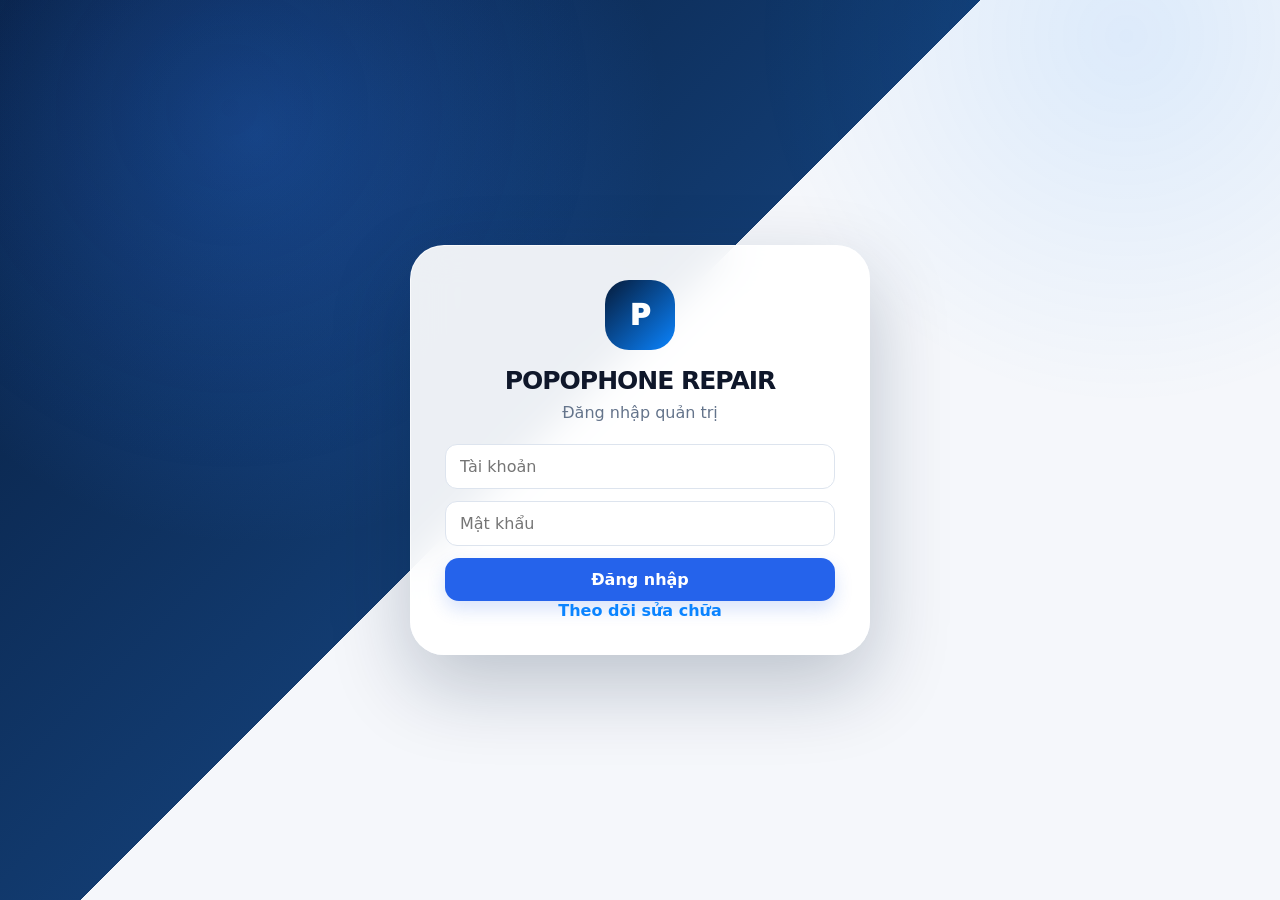
==== commit 4624996e: "Add files via upload" ====
--- a/index.html
+++ b/index.html
@@ -1,208 +1 @@
-<!DOCTYPE html>
-<html lang="vi">
-<head>
-  <meta charset="UTF-8" />
-  <meta name="viewport" content="width=device-width, initial-scale=1.0" />
-  <title>POPOPHONE Repair</title>
-  <link rel="stylesheet" href="css/style.css?v=16.0-mobile-sheet-ui" />
-</head>
-<body class="public-body">
-  <header class="public-header">
-    <div class="public-brand">
-      <div class="brand-mark">P</div>
-      <div>
-        POPOPHONE Repair
-        <small>Tiếp nhận & tra cứu</small>
-      </div>
-    </div>
-    <a class="ghost-btn" href="login.html">Đăng nhập quản trị</a>
-  </header>
-
-  <main class="public-main">
-    <section class="public-hero">
-      <div>
-        <span class="eyebrow">POPOPHONE</span>
-        <h1>PHIẾU TIẾP NHẬN SỮA CHỮA</h1>
-        <p>1. Nhập thông tin 2. Lưu phiếu 3. In phiếu.</p>
-      </div>
-      <div class="public-hero-steps">
-        <span>1. Nhận máy</span>
-        <span>2. KTV xử lý</span>
-        <span>3. Trả khách</span>
-      </div>
-    </section>
-    <div class="mobile-tabs">
-      <button class="active" data-public-tab="receive">📥 Tiếp nhận</button>
-      <button data-public-tab="search">🔍 Tra cứu</button>
-    </div>
-
-    <section id="receive" class="public-tab form-panel">
-      <div class="panel-head">
-        <div>
-          <h2>Tiếp nhận sửa chữa</h2>
-        </div>
-      </div>
-
-      <form id="receiveForm" class="form-grid">
-        <label>
-          <span>IMEI / Serial *</span>
-          <input name="imei" required inputmode="numeric" maxlength="6" pattern="\d{6}" placeholder="Nhập đúng 6 số cuối IMEI" autocomplete="off" />
-          
-        </label>
-
-        <label>
-          <span>Sản phẩm / Dòng máy *</span>
-          <select name="product" id="receiveProduct" required></select>
-        </label>
-
-        <label>
-          <span>Chi nhánh nhận *</span>
-          <select name="branch" required>
-            <option>113</option>
-            <option>148</option>
-          </select>
-        </label>
-
-        <label>
-          <span>Tên khách hàng *</span>
-          <input name="customer" required placeholder="Tên khách" />
-        </label>
-
-        <label>
-          <span>Số điện thoại *</span>
-          <input name="phone" required inputmode="numeric" maxlength="10" pattern="0\d{9}" placeholder="VD: 0901234567" autocomplete="off" />
-          
-        </label>
-
-        <label>
-          <span>Loại dịch vụ *</span>
-          <select name="serviceType" id="receiveServiceType" required></select>
-        </label>
-
-        <label class="span-3">
-          <span>Tình trạng khi nhận máy *</span>
-          <textarea name="receiveStatus" required placeholder="VD: full chức năng, pin bảo trì, màn trầy..."></textarea>
-        </label>
-
-        <div class="span-3 form-field request-field">
-          <span>Yêu cầu sửa chữa *</span>
-          <div class="multi-service" id="receiveRequestBox">
-            <button type="button" class="multi-service-trigger" id="receiveRequestTrigger" onclick="openServicePicker(event)">
-              <span id="receiveRequestTriggerText">+ Chọn dịch vụ sửa chữa</span>
-              <span class="multi-service-trigger-arrow" aria-hidden="true">›</span>
-            </button>
-            <div class="multi-service-tags" id="receiveRequestTags"></div>
-
-          </div>
-          <input type="hidden" name="request" id="receiveRequest" value="" />
-        </div>
-
-        <label class="span-3">
-          <span>Ghi chú tiếp nhận</span>
-          <textarea name="receiveNote" placeholder="VD: mật khẩu, phụ kiện kèm theo..."></textarea>
-        </label>
-
-        <label>
-          <span>Hẹn trả</span>
-          <input name="appointment" type="datetime-local" />
-        </label>
-
-        <label>
-          <span>Giá dự kiến / Báo giá</span>
-          <input name="estimate" type="number" placeholder="0" />
-        </label>
-
-        <label>
-          <span>Nhân viên tiếp nhận *</span>
-          <select name="staff" id="receiveStaff" required></select>
-        </label>
-
-        <label>
-          <span>FaceID</span>
-          <select name="faceId">
-            <option>Bình thường</option>
-            <option>Lỗi</option>
-            <option>Không test được</option>
-          </select>
-        </label>
-
-        <label>
-          <span>Màn hình</span>
-          <select name="screen">
-            <option>Bình thường</option>
-            <option>Lỗi</option>
-            <option>Không test được</option>
-          </select>
-        </label>
-
-        <label>
-          <span>Camera/Mic</span>
-          <select name="cameraMic">
-            <option>Bình thường</option>
-            <option>Lỗi</option>
-            <option>Không test được</option>
-          </select>
-        </label>
-
-        <label>
-          <span>Loa</span>
-          <select name="speaker">
-            <option>Bình thường</option>
-            <option>Lỗi</option>
-            <option>Không test được</option>
-          </select>
-        </label>
-
-        <div class="form-actions">
-          <button type="reset" class="ghost-btn">Nhập lại</button>
-          <button type="submit" class="primary-btn">Lưu phiếu</button>
-          <button id="btnPrint" type="button" class="ghost-btn">In phiếu nhận</button>
-        </div>
-      </form>
-    </section>
-
-    <section id="search" class="public-tab form-panel hidden">
-      <div class="panel-head">
-        <div>
-          <h2>Tra cứu sửa chữa</h2>
-          <p>Tìm nhanh theo mã sửa chữa, IMEI, SĐT hoặc tên khách hàng.</p>
-        </div>
-      </div>
-
-      <div class="search-row" style="grid-template-columns: 1fr auto;">
-        <input id="publicKeyword" placeholder="Nhập mã SC / IMEI / SĐT / tên khách" />
-        <button class="primary-btn" onclick="publicSearch()">Tìm</button>
-      </div>
-
-      <div class="table-wrap">
-        <table>
-          <thead>
-            <tr>
-              <th>Mã</th>
-              <th>Máy</th>
-              <th>Khách</th>
-              <th>SĐT</th>
-              <th>Dịch vụ sửa chữa</th>
-              <th>Trạng thái</th>
-              <th>Hẹn trả</th>
-              <th>Báo giá</th>
-              <th>Thao tác</th>
-            </tr>
-          </thead>
-          <tbody id="publicResults">
-            <tr><td colspan="9">Nhập từ khóa để tra cứu.</td></tr>
-          </tbody>
-        </table>
-      </div>
-    </section>
-  </main>
-
-
-  <div id="modal" class="modal"></div>
-  <div id="printArea" class="print-area"></div>
-
-  <script src="js/config.js"></script>
-  <script src="js/mock.js"></script>
-  <script src="js/public.js?v=17.0-service-picker"></script>
-</body>
-</html>
+<!doctype html><html lang="vi"><head><meta charset="UTF-8"><meta name="viewport" content="width=device-width,initial-scale=1"><meta http-equiv="refresh" content="0;url=login.html"><title>POPOPHONE · Theo dõi sửa chữa</title></head><body><a href="login.html">Đăng nhập theo dõi sửa chữa</a></body></html>
